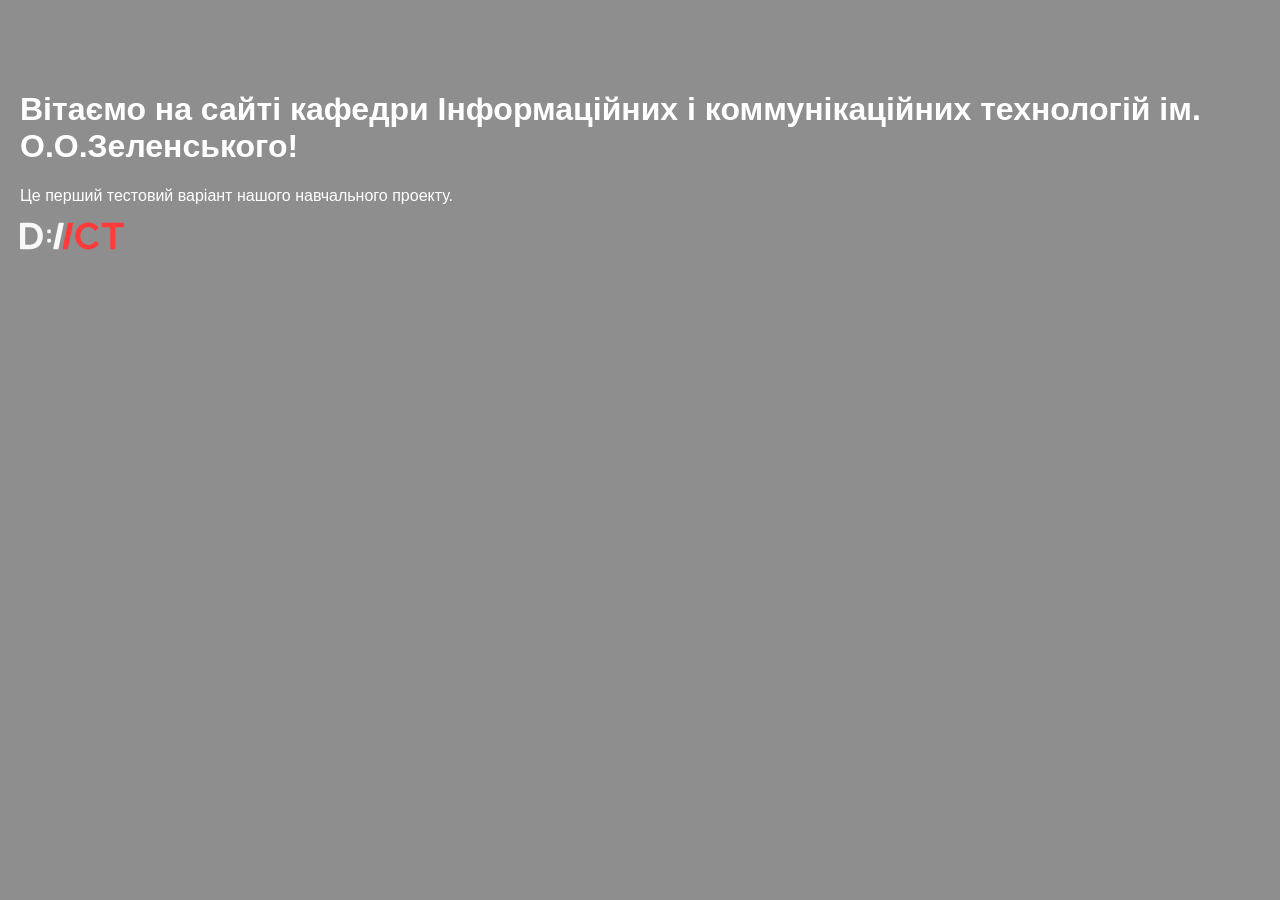
==== index.html @ aa23039f "Initial commit: create proect" ====
<!doctype html>
<html lang="en">
<head>
    <meta charset="UTF-8">
    <meta name="viewport"
          content="width=device-width, user-scalable=no, initial-scale=1.0, maximum-scale=1.0, minimum-scale=1.0">
    <meta http-equiv="X-UA-Compatible" content="ie=edge">
    <title>Homepage | Department of Information and
        Communication Technologies</title>
    <link rel="stylesheet" href="css/style.css">
</head>
<body>
<h1>Вітаємо на сайті кафедри Інформаційних і
    коммунікаційних технологій ім. О.О.Зеленського!</h1>
<p>Це перший тестовий варіант нашого навчального
    проекту.</p>
<img src="images/logo.svg" alt="Логотип кафедри">
<script src="js/main.js"></script>
</body>
</html>
---- css/style.css ----
body {
    font-family: Arial, sans-serif;
    background-color: #8E8E8E;
    color: #FFF;
    max-width: 1280px;
    margin: 50px auto;
    padding: 20px;
}
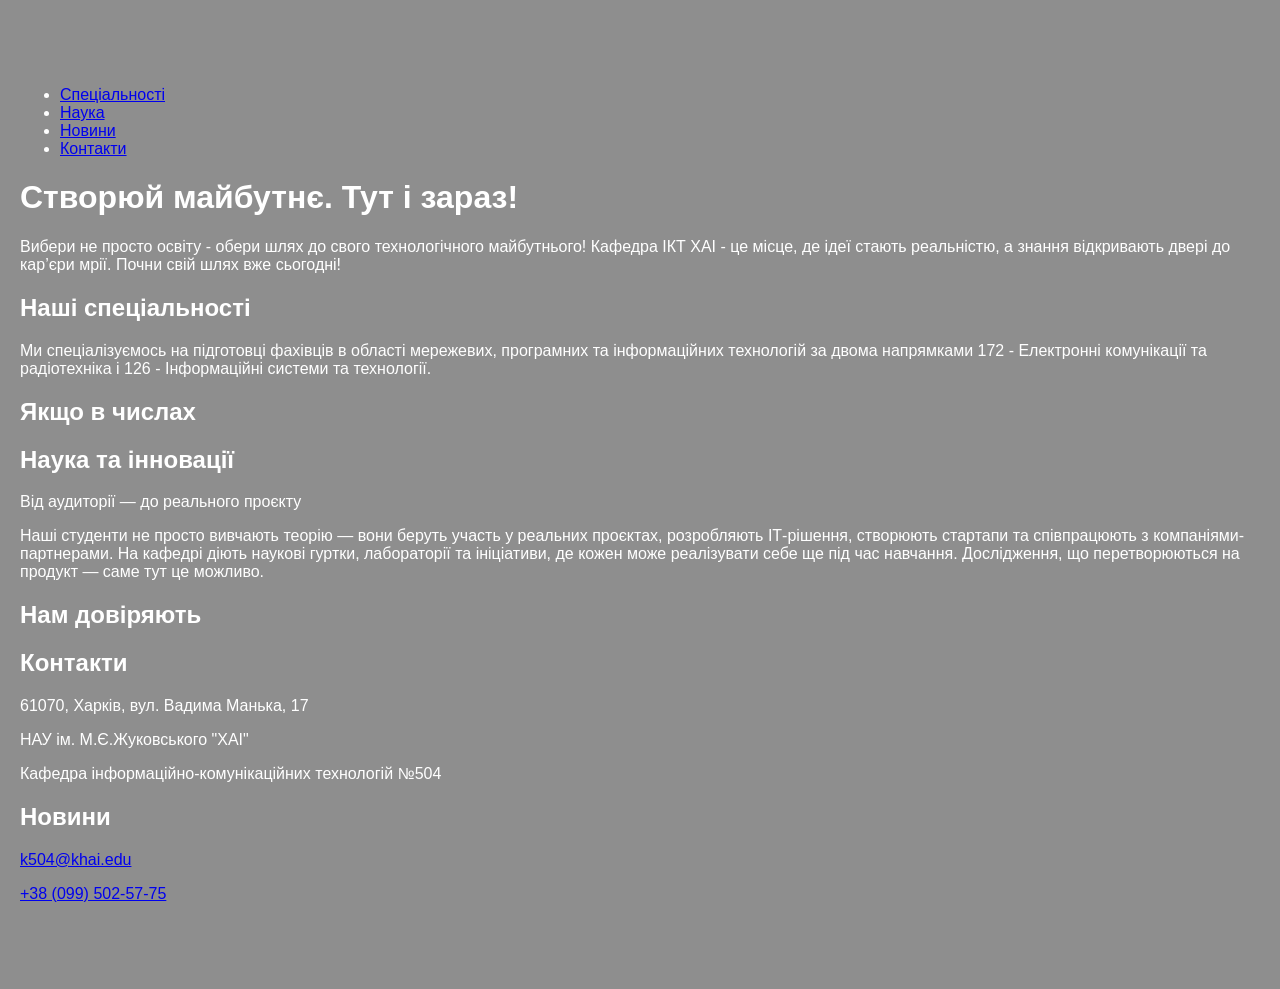
==== commit 5bf7ec49: "Practical work #2: created a basic page structure" ====
--- a/index.html
+++ b/index.html
@@ -10,11 +10,53 @@
     <link rel="stylesheet" href="css/style.css">
 </head>
 <body>
-<h1>Вітаємо на сайті кафедри Інформаційних і
-    коммунікаційних технологій ім. О.О.Зеленського!</h1>
-<p>Це перший тестовий варіант нашого навчального
-    проекту.</p>
-<img src="images/logo.svg" alt="Логотип кафедри">
-<script src="js/main.js"></script>
+<nav>
+    <ul>
+        <li><a href="#specialties">Спеціальності</a></li>
+        <li><a href="#science">Наука</a></li>
+        <li><a href="#news">Новини</a></li>
+        <li><a href="#contact">Контакти</a></li>
+    </ul>
+</nav>
+
+<h1>Створюй майбутнє. Тут і зараз!</h1>
+<p>
+    Вибери не просто освіту - обери шлях до свого технологічного майбутнього!
+    Кафедра ІКТ ХАІ - це місце, де ідеї
+    стають реальністю, а знання відкривають двері до кар’єри мрії. Почни свій
+    шлях вже сьогодні!
+</p>
+<h2 id="specialties">Наші спеціальності</h2>
+<p>
+    Ми спеціалізуємось на підготовці фахівців в області мережевих, програмних
+    та інформаційних технологій за двома
+    напрямками 172 - Електронні комунікації та радіотехніка і 126 -
+    Інформаційні системи та технології.
+</p>
+<h2>Якщо в числах</h2>
+<h2 id="science">Наука та інновації</h2>
+<p>Від аудиторії — до реального проєкту</p>
+<p>
+    Наші студенти не просто вивчають теорію — вони беруть участь у реальних
+    проєктах, розробляють ІТ-рішення,
+    створюють стартапи та співпрацюють з компаніями-партнерами. На кафедрі
+    діють наукові гуртки, лабораторії та
+    ініціативи, де кожен може реалізувати себе ще під час навчання.
+    Дослідження, що перетворюються на продукт —
+    саме тут це можливо.
+</p>
+<h2>Нам довіряють</h2>
+<h2 id="contact">Контакти</h2>
+<p>61070, Харків, вул. Вадима Манька, 17</p>
+<p>НАУ ім. М.Є.Жуковського "ХАІ"</p>
+<p>Кафедра інформаційно-комунікаційних технологій №504</p>
+<h2 id="news">Новини</h2>
+<p>
+    <a href="mailto:k504@khai.edu">k504@khai.edu</a>
+</p>
+
+<p>
+    <a href="tel:+380995025775">+38 (099) 502-57-75</a>
+</p>
 </body>
 </html>
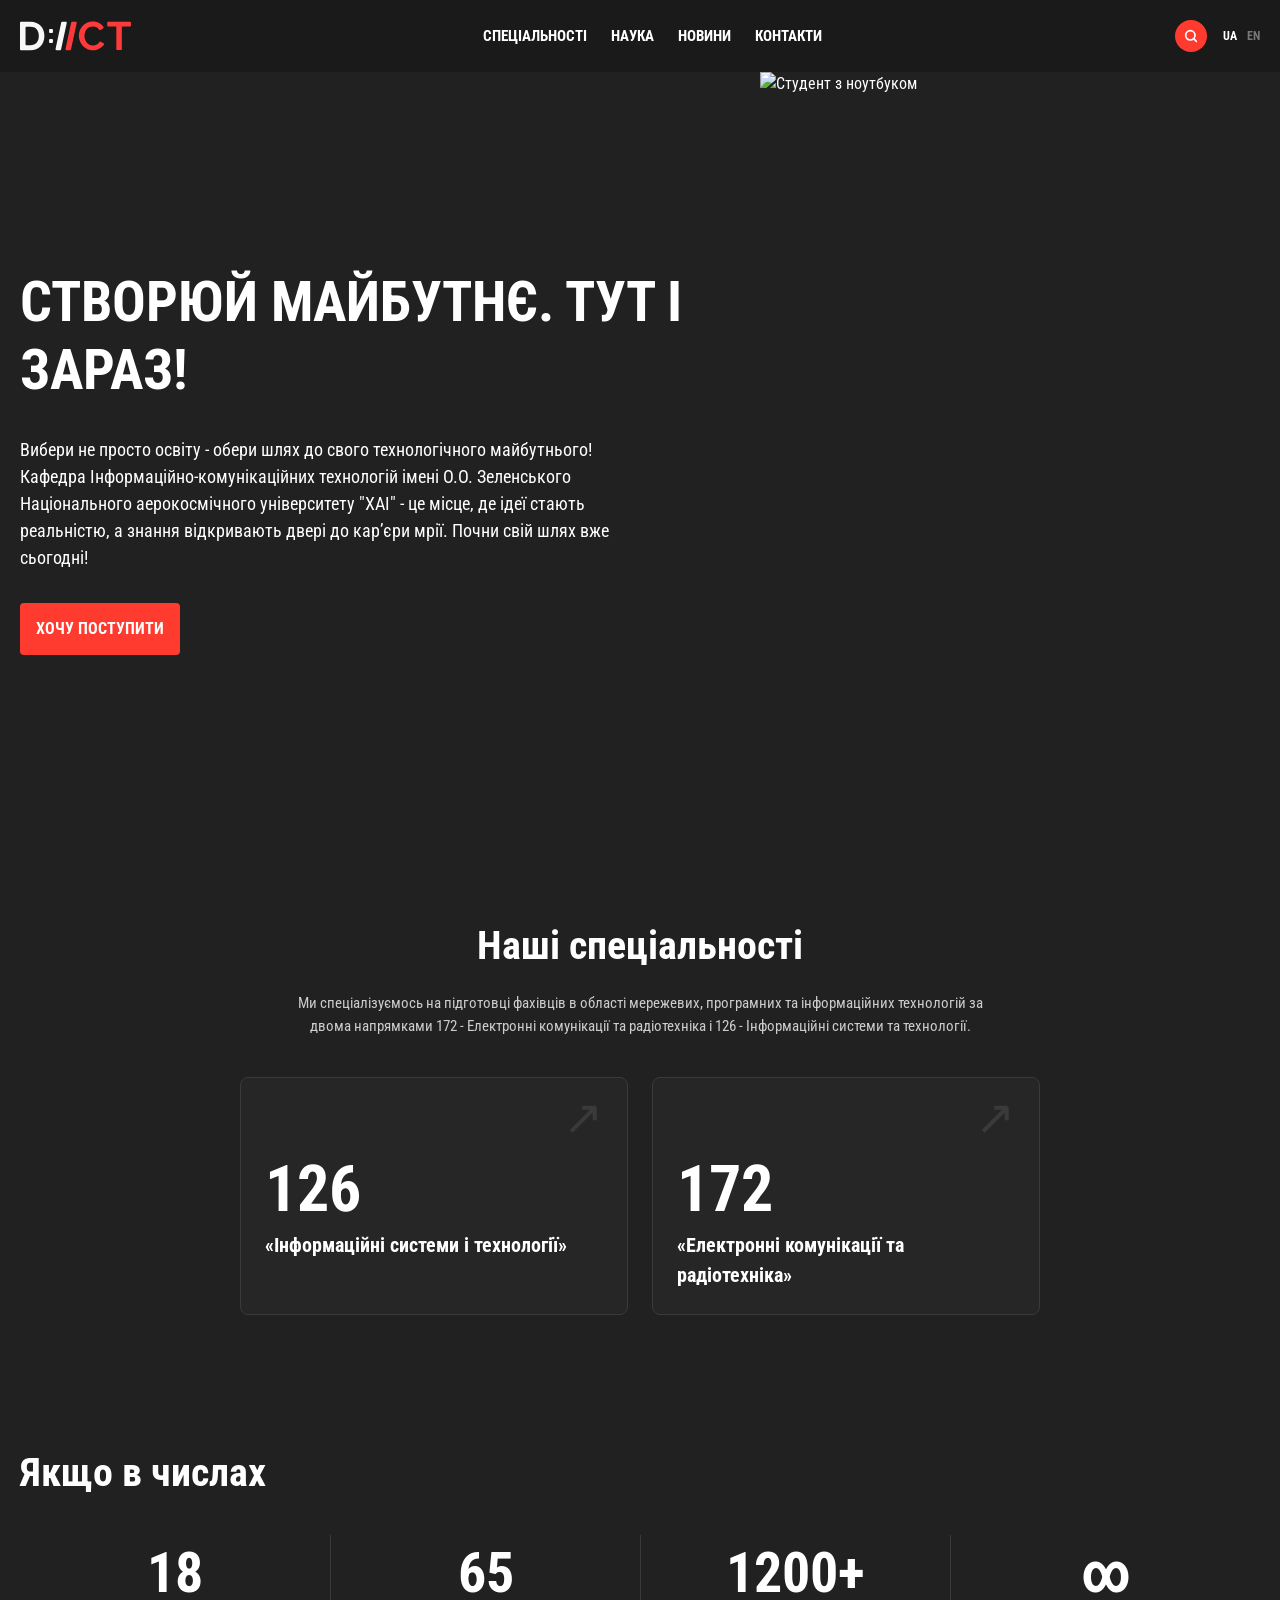
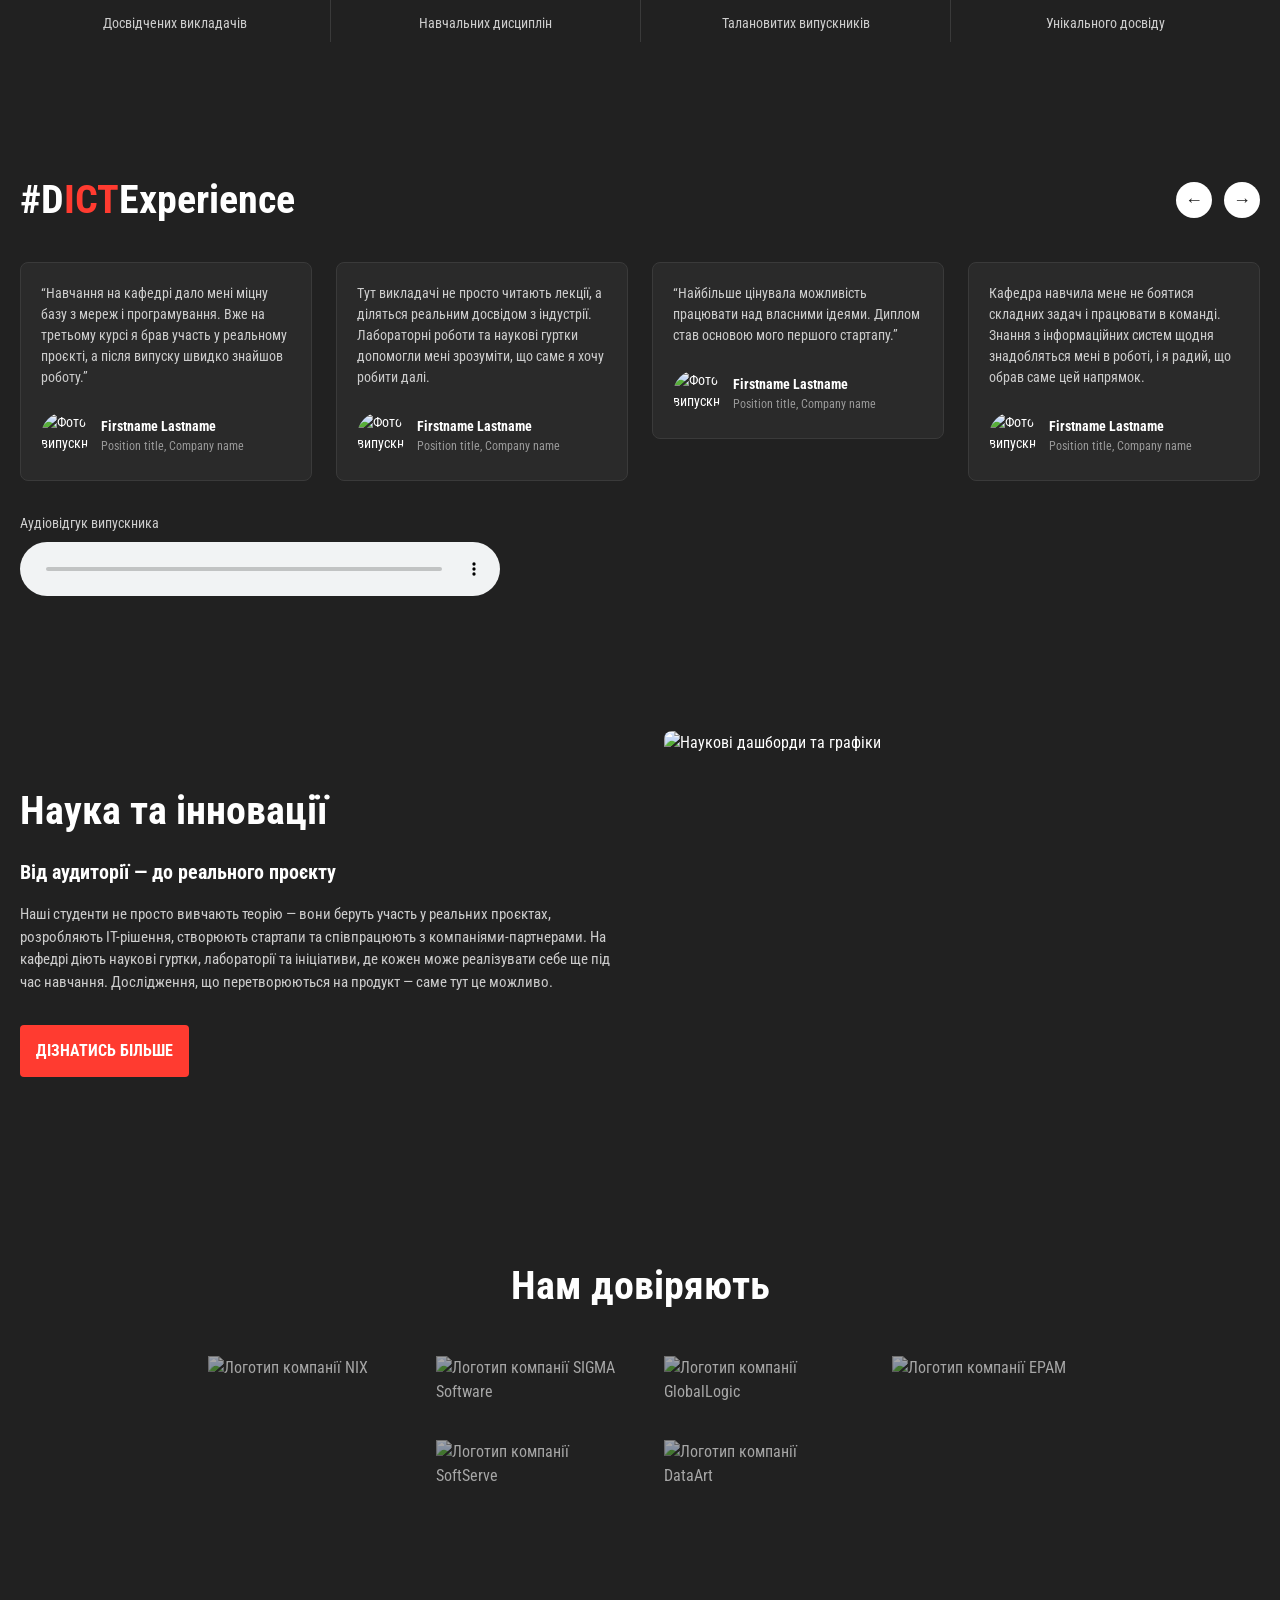
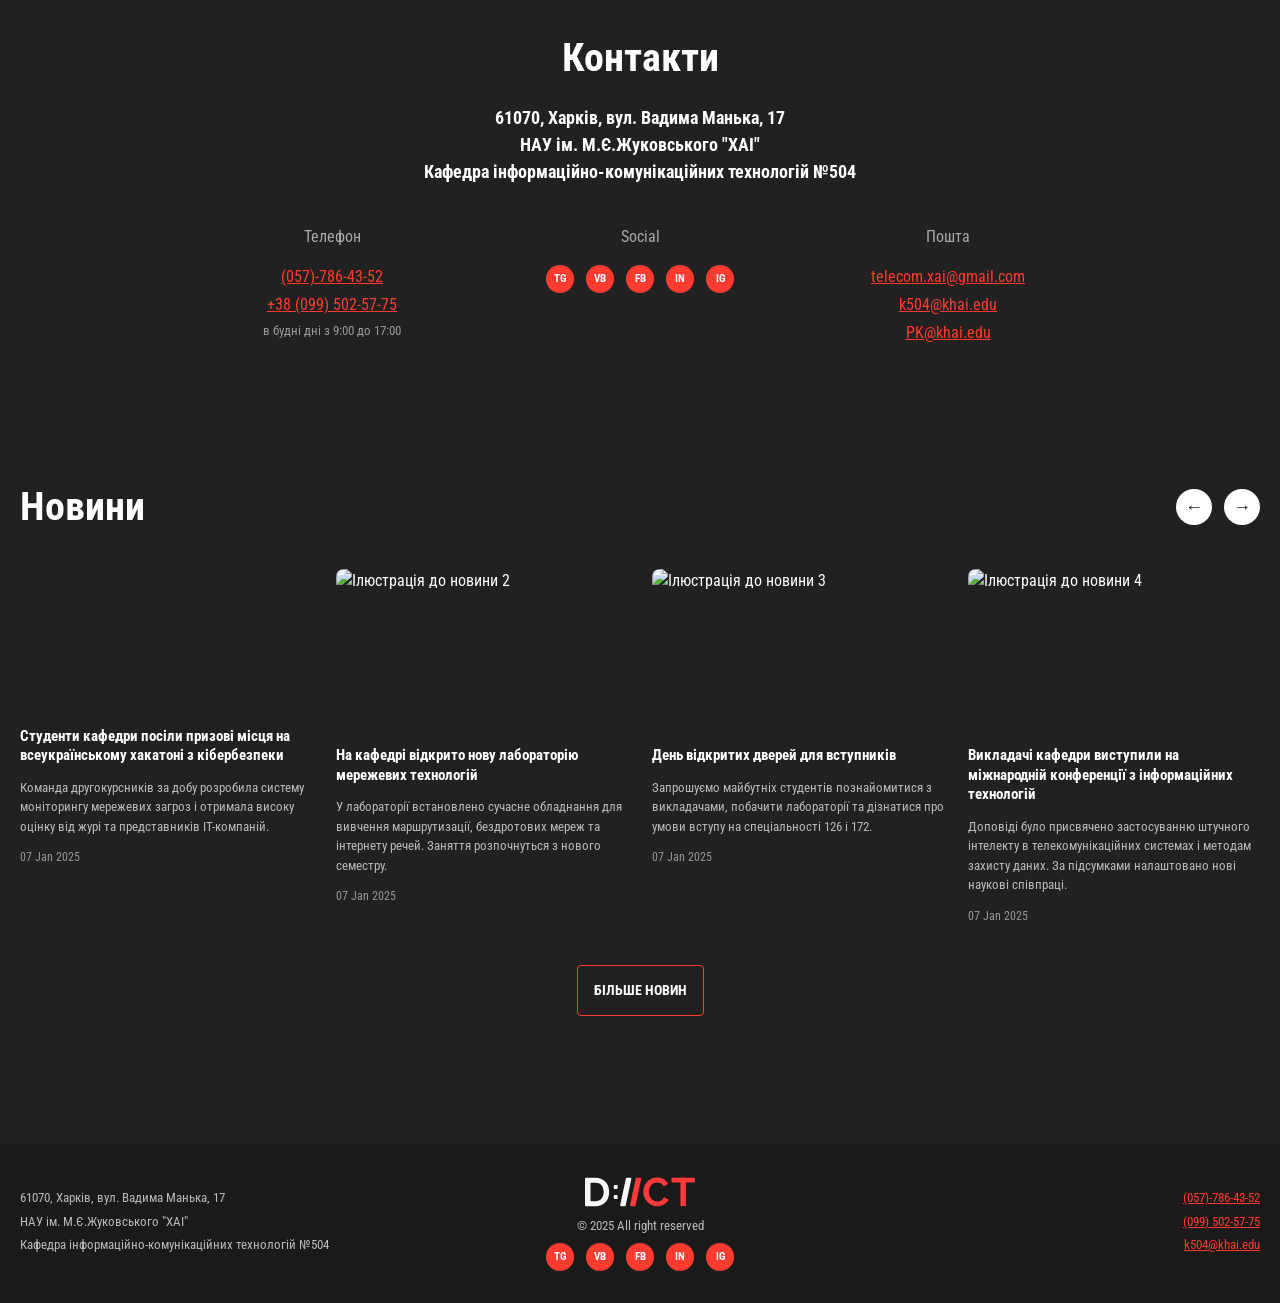
==== commit a2d0beae: "Practical work #3: structural and media elements" ====
--- a/index.html
+++ b/index.html
@@ -1,62 +1,368 @@
 <!doctype html>
-<html lang="en">
+<html lang="uk">
 <head>
     <meta charset="UTF-8">
-    <meta name="viewport"
-          content="width=device-width, user-scalable=no, initial-scale=1.0, maximum-scale=1.0, minimum-scale=1.0">
-    <meta http-equiv="X-UA-Compatible" content="ie=edge">
-    <title>Homepage | Department of Information and
-        Communication Technologies</title>
+    <meta name="viewport" content="width=device-width, initial-scale=1.0">
+    <title>Homepage | Department of Information and Communication Technologies</title>
+    <link rel="preconnect" href="https://fonts.googleapis.com">
+    <link rel="preconnect" href="https://fonts.gstatic.com" crossorigin>
+    <link href="https://fonts.googleapis.com/css2?family=Roboto+Condensed:wght@400;700&display=swap" rel="stylesheet">
     <link rel="stylesheet" href="css/style.css">
+    <script src="js/main.js" defer></script>
 </head>
 <body>
-<nav>
-    <ul>
-        <li><a href="#specialties">Спеціальності</a></li>
-        <li><a href="#science">Наука</a></li>
-        <li><a href="#news">Новини</a></li>
-        <li><a href="#contact">Контакти</a></li>
-    </ul>
-</nav>
-
-<h1>Створюй майбутнє. Тут і зараз!</h1>
-<p>
-    Вибери не просто освіту - обери шлях до свого технологічного майбутнього!
-    Кафедра ІКТ ХАІ - це місце, де ідеї
-    стають реальністю, а знання відкривають двері до кар’єри мрії. Почни свій
-    шлях вже сьогодні!
-</p>
-<h2 id="specialties">Наші спеціальності</h2>
-<p>
-    Ми спеціалізуємось на підготовці фахівців в області мережевих, програмних
-    та інформаційних технологій за двома
-    напрямками 172 - Електронні комунікації та радіотехніка і 126 -
-    Інформаційні системи та технології.
-</p>
-<h2>Якщо в числах</h2>
-<h2 id="science">Наука та інновації</h2>
-<p>Від аудиторії — до реального проєкту</p>
-<p>
-    Наші студенти не просто вивчають теорію — вони беруть участь у реальних
-    проєктах, розробляють ІТ-рішення,
-    створюють стартапи та співпрацюють з компаніями-партнерами. На кафедрі
-    діють наукові гуртки, лабораторії та
-    ініціативи, де кожен може реалізувати себе ще під час навчання.
-    Дослідження, що перетворюються на продукт —
-    саме тут це можливо.
-</p>
-<h2>Нам довіряють</h2>
-<h2 id="contact">Контакти</h2>
-<p>61070, Харків, вул. Вадима Манька, 17</p>
-<p>НАУ ім. М.Є.Жуковського "ХАІ"</p>
-<p>Кафедра інформаційно-комунікаційних технологій №504</p>
-<h2 id="news">Новини</h2>
-<p>
-    <a href="mailto:k504@khai.edu">k504@khai.edu</a>
-</p>
-
-<p>
-    <a href="tel:+380995025775">+38 (099) 502-57-75</a>
-</p>
+
+<header>
+    <div class="header-inner">
+        <a href="#top" class="logo">
+            <img src="images/logo.svg" alt="Логотип кафедри ІКТ ХАІ" title="Кафедра ІКТ ХАІ" height="32">
+        </a>
+
+        <nav aria-label="Головне меню">
+            <ul>
+                <li><a href="#specialties">Спеціальності</a></li>
+                <li><a href="#science">Наука</a></li>
+                <li><a href="#news">Новини</a></li>
+                <li><a href="#contact">Контакти</a></li>
+            </ul>
+        </nav>
+
+        <div class="header-tools">
+            <button type="button" class="search-btn" aria-label="Пошук" title="Пошук">
+                <svg width="16" height="16" viewBox="0 0 24 24" fill="none" stroke="currentColor"
+                     stroke-width="2.5" stroke-linecap="round" aria-hidden="true">
+                    <circle cx="11" cy="11" r="7"/>
+                    <path d="M20 20l-4-4"/>
+                </svg>
+            </button>
+            <div class="lang-switch">
+                <a href="#" hreflang="uk" aria-current="true">UA</a>
+                <a href="#" hreflang="en">EN</a>
+            </div>
+        </div>
+    </div>
+</header>
+
+<main id="top">
+    <section id="banner">
+        <div class="banner-text">
+            <h1>Створюй майбутнє. Тут і зараз!</h1>
+            <p>
+                Вибери не просто освіту - обери шлях до свого технологічного майбутнього!
+                Кафедра Інформаційно-комунікаційних технологій імені О.О. Зеленського
+                Національного аерокосмічного університету "ХАІ" - це місце, де ідеї стають
+                реальністю, а знання відкривають двері до кар’єри мрії. Почни свій шлях вже сьогодні!
+            </p>
+            <a href="#contact" class="btn">Хочу поступити</a>
+        </div>
+        <img class="banner-img"
+             src="https://placehold.co/500x780/c0392b/ffffff?text=Banner"
+             alt="Студент з ноутбуком"
+             title="Створюй майбутнє разом з кафедрою ІКТ"
+             width="500" height="780">
+    </section>
+
+    <section id="specialties">
+        <h2>Наші спеціальності</h2>
+        <p class="section-desc">
+            Ми спеціалізуємось на підготовці фахівців в області мережевих, програмних
+            та інформаційних технологій за двома напрямками 172 - Електронні комунікації
+            та радіотехніка і 126 - Інформаційні системи та технології.
+        </p>
+        <ul class="cards cards-2">
+            <li>
+                <article class="card">
+                    <a href="#" class="card-link">
+                        <h3>126</h3>
+                        <p>«Інформаційні системи і технології»</p>
+                    </a>
+                </article>
+            </li>
+            <li>
+                <article class="card">
+                    <a href="#" class="card-link">
+                        <h3>172</h3>
+                        <p>«Електронні комунікації та радіотехніка»</p>
+                    </a>
+                </article>
+            </li>
+        </ul>
+    </section>
+
+    <section id="numbers">
+        <h2>Якщо в числах</h2>
+        <ul class="stats">
+            <li>
+                <p class="stat-value">18</p>
+                <p class="stat-label">Досвідчених викладачів</p>
+            </li>
+            <li>
+                <p class="stat-value">65</p>
+                <p class="stat-label">Навчальних дисциплін</p>
+            </li>
+            <li>
+                <p class="stat-value">1200+</p>
+                <p class="stat-label">Талановитих випускників</p>
+            </li>
+            <li>
+                <p class="stat-value">∞</p>
+                <p class="stat-label">Унікального досвіду</p>
+            </li>
+        </ul>
+    </section>
+
+    <section id="reviews">
+        <div class="section-head">
+            <h2>#D<span class="accent">ICT</span>Experience</h2>
+            <div class="carousel-controls">
+                <button type="button" aria-label="Попередні відгуки" title="Назад">&larr;</button>
+                <button type="button" aria-label="Наступні відгуки" title="Вперед">&rarr;</button>
+            </div>
+        </div>
+
+        <ul class="cards cards-4">
+            <li>
+                <article class="review-card">
+                    <blockquote>
+                        <p>“Навчання на кафедрі дало мені міцну базу з мереж і програмування. Вже на третьому курсі я брав участь у реальному проєкті, а після випуску швидко знайшов роботу.”</p>
+                    </blockquote>
+                    <footer>
+                        <img src="https://placehold.co/48x48/555555/ffffff?text=A"
+                             alt="Фото випускника" title="Firstname Lastname" width="48" height="48">
+                        <div>
+                            <strong>Firstname Lastname</strong>
+                            <span>Position title, Company name</span>
+                        </div>
+                    </footer>
+                </article>
+            </li>
+            <li>
+                <article class="review-card">
+                    <blockquote>
+                        <p>Тут викладачі не просто читають лекції, а діляться реальним досвідом з індустрії. Лабораторні роботи та наукові гуртки допомогли мені зрозуміти, що саме я хочу робити далі.</p>
+                    </blockquote>
+                    <footer>
+                        <img src="https://placehold.co/48x48/555555/ffffff?text=B"
+                             alt="Фото випускника" title="Firstname Lastname" width="48" height="48">
+                        <div>
+                            <strong>Firstname Lastname</strong>
+                            <span>Position title, Company name</span>
+                        </div>
+                    </footer>
+                </article>
+            </li>
+            <li>
+                <article class="review-card">
+                    <blockquote>
+                        <p>“Найбільше цінувала можливість працювати над власними ідеями. Диплом став основою мого першого стартапу.”</p>
+                    </blockquote>
+                    <footer>
+                        <img src="https://placehold.co/48x48/555555/ffffff?text=C"
+                             alt="Фото випускника" title="Firstname Lastname" width="48" height="48">
+                        <div>
+                            <strong>Firstname Lastname</strong>
+                            <span>Position title, Company name</span>
+                        </div>
+                    </footer>
+                </article>
+            </li>
+            <li>
+                <article class="review-card">
+                    <blockquote>
+                        <p>Кафедра навчила мене не боятися складних задач і працювати в команді. Знання з інформаційних систем щодня знадобляться мені в роботі, і я радий, що обрав саме цей напрямок.</p>
+                    </blockquote>
+                    <footer>
+                        <img src="https://placehold.co/48x48/555555/ffffff?text=D"
+                             alt="Фото випускника" title="Firstname Lastname" width="48" height="48">
+                        <div>
+                            <strong>Firstname Lastname</strong>
+                            <span>Position title, Company name</span>
+                        </div>
+                    </footer>
+                </article>
+            </li>
+        </ul>
+
+        <figure class="audio-review">
+            <figcaption>Аудіовідгук випускника</figcaption>
+            <audio controls preload="none" title="Аудіовідгук випускника">
+                <source src="audio/review.mp3" type="audio/mpeg">
+                Ваш браузер не підтримує елемент audio.
+            </audio>
+        </figure>
+
+    </section>
+
+    <section id="science">
+        <div class="science-text">
+            <h2>Наука та інновації</h2>
+            <h3>Від аудиторії — до реального проєкту</h3>
+            <p>
+                Наші студенти не просто вивчають теорію — вони беруть участь у реальних
+                проєктах, розробляють ІТ-рішення, створюють стартапи та співпрацюють з
+                компаніями-партнерами. На кафедрі діють наукові гуртки, лабораторії та
+                ініціативи, де кожен може реалізувати себе ще під час навчання.
+                Дослідження, що перетворюються на продукт — саме тут це можливо.
+            </p>
+            <a href="#" class="btn">Дізнатись більше</a>
+        </div>
+        <img class="science-img"
+             src="https://placehold.co/600x400/2a2a2a/ff3b30?text=Science"
+             alt="Наукові дашборди та графіки"
+             title="Наука та інновації"
+             width="600" height="400">
+    </section>
+
+    <section id="partners">
+        <h2>Нам довіряють</h2>
+        <ul class="logos">
+            <li>
+                <img src="https://placehold.co/180x60/212121/777777?text=nix"
+                     alt="Логотип компанії NIX" title="NIX" width="180" height="60">
+            </li>
+            <li>
+                <img src="https://placehold.co/180x60/212121/777777?text=SIGMA"
+                     alt="Логотип компанії SIGMA Software" title="SIGMA Software" width="180" height="60">
+            </li>
+            <li>
+                <img src="https://placehold.co/180x60/212121/777777?text=GlobalLogic"
+                     alt="Логотип компанії GlobalLogic" title="GlobalLogic" width="180" height="60">
+            </li>
+            <li>
+                <img src="https://placehold.co/180x60/212121/777777?text=EPAM"
+                     alt="Логотип компанії EPAM" title="EPAM" width="180" height="60">
+            </li>
+            <li>
+                <img src="https://placehold.co/180x60/212121/777777?text=SoftServe"
+                     alt="Логотип компанії SoftServe" title="SoftServe" width="180" height="60">
+            </li>
+            <li>
+                <img src="https://placehold.co/180x60/212121/777777?text=DataArt"
+                     alt="Логотип компанії DataArt" title="DataArt" width="180" height="60">
+            </li>
+        </ul>
+    </section>
+
+    <section id="contact">
+        <h2>Контакти</h2>
+        <address class="contact-address">
+            <p>61070, Харків, вул. Вадима Манька, 17</p>
+            <p>НАУ ім. М.Є.Жуковського "ХАІ"</p>
+            <p>Кафедра інформаційно-комунікаційних технологій №504</p>
+        </address>
+
+        <div class="contact-columns">
+            <div>
+                <h3>Телефон</h3>
+                <p><a href="tel:+380577864352">(057)-786-43-52</a></p>
+                <p><a href="tel:+380995025775">+38 (099) 502-57-75</a></p>
+                <p class="contact-note">в будні дні з 9:00 до 17:00</p>
+            </div>
+            <div>
+                <h3>Social</h3>
+                <ul class="socials">
+                    <li><a href="#" title="Telegram" aria-label="Telegram">TG</a></li>
+                    <li><a href="#" title="Viber" aria-label="Viber">VB</a></li>
+                    <li><a href="#" title="Facebook" aria-label="Facebook">FB</a></li>
+                    <li><a href="#" title="LinkedIn" aria-label="LinkedIn">IN</a></li>
+                    <li><a href="#" title="Instagram" aria-label="Instagram">IG</a></li>
+                </ul>
+            </div>
+            <div>
+                <h3>Пошта</h3>
+                <p><a href="mailto:telecom.xai@gmail.com">telecom.xai@gmail.com</a></p>
+                <p><a href="mailto:k504@khai.edu">k504@khai.edu</a></p>
+                <p><a href="mailto:PK@khai.edu">PK@khai.edu</a></p>
+            </div>
+        </div>
+    </section>
+
+    <section id="news">
+        <div class="section-head">
+            <h2>Новини</h2>
+            <div class="carousel-controls">
+                <button type="button" aria-label="Попередні новини" title="Назад">&larr;</button>
+                <button type="button" aria-label="Наступні новини" title="Вперед">&rarr;</button>
+            </div>
+        </div>
+
+        <ul class="cards cards-4">
+            <li>
+                <article class="news-card">
+                    <video autoplay muted loop playsinline
+                           poster="https://placehold.co/300x170/2a2a2a/ff3b30?text=Video"
+                           title="Тестове відео новини" width="300" height="170">
+                        <source src="https://interactive-examples.mdn.mozilla.net/media/cc0-videos/flower.webm" type="video/webm">
+                        <source src="https://interactive-examples.mdn.mozilla.net/media/cc0-videos/flower.mp4" type="video/mp4">
+                        Ваш браузер не підтримує елемент video.
+                    </video>
+                    <h3>Студенти кафедри посіли призові місця на всеукраїнському хакатоні з кібербезпеки</h3>
+                    <p>Команда другокурсників за добу розробила систему моніторингу мережевих загроз і отримала високу оцінку від журі та представників ІТ-компаній.</p>
+                    <time datetime="2025-01-07">07 Jan 2025</time>
+                </article>
+            </li>
+            <li>
+                <article class="news-card">
+                    <img src="https://placehold.co/300x170/2a2a2a/ff3b30?text=News+2"
+                         alt="Ілюстрація до новини 2" title="Новина 2" width="300" height="170">
+                    <h3>На кафедрі відкрито нову лабораторію мережевих технологій</h3>
+                    <p>У лабораторії встановлено сучасне обладнання для вивчення маршрутизації, бездротових мереж та інтернету речей. Заняття розпочнуться з нового семестру.</p>
+                    <time datetime="2025-01-07">07 Jan 2025</time>
+                </article>
+            </li>
+            <li>
+                <article class="news-card">
+                    <img src="https://placehold.co/300x170/2a2a2a/ff3b30?text=News+3"
+                         alt="Ілюстрація до новини 3" title="Новина 3" width="300" height="170">
+                    <h3>День відкритих дверей для вступників</h3>
+                    <p>Запрошуємо майбутніх студентів познайомитися з викладачами, побачити лабораторії та дізнатися про умови вступу на спеціальності 126 і 172.</p>
+                    <time datetime="2025-01-07">07 Jan 2025</time>
+                </article>
+            </li>
+            <li>
+                <article class="news-card">
+                    <img src="https://placehold.co/300x170/2a2a2a/ff3b30?text=News+4"
+                         alt="Ілюстрація до новини 4" title="Новина 4" width="300" height="170">
+                    <h3>Викладачі кафедри виступили на міжнародній конференції з інформаційних технологій</h3>
+                    <p>Доповіді було присвячено застосуванню штучного інтелекту в телекомунікаційних системах і методам захисту даних. За підсумками налаштовано нові наукові співпраці.</p>
+                    <time datetime="2025-01-07">07 Jan 2025</time>
+                </article>
+            </li>
+        </ul>
+
+        <a href="#" class="btn btn-outline news-more">Більше новин</a>
+    </section>
+</main>
+
+<footer class="site-footer">
+    <div class="footer-inner">
+        <address class="footer-address">
+            <p>61070, Харків, вул. Вадима Манька, 17</p>
+            <p>НАУ ім. М.Є.Жуковського "ХАІ"</p>
+            <p>Кафедра інформаційно-комунікаційних технологій №504</p>
+        </address>
+
+        <div class="footer-center">
+            <a href="#top" class="logo">
+                <img src="images/logo.svg" alt="Логотип кафедри ІКТ ХАІ" title="Кафедра ІКТ ХАІ" height="32">
+            </a>
+            <p>© 2025 All right reserved</p>
+            <ul class="socials">
+                <li><a href="#" title="Telegram" aria-label="Telegram">TG</a></li>
+                <li><a href="#" title="Viber" aria-label="Viber">VB</a></li>
+                <li><a href="#" title="Facebook" aria-label="Facebook">FB</a></li>
+                <li><a href="#" title="LinkedIn" aria-label="LinkedIn">IN</a></li>
+                <li><a href="#" title="Instagram" aria-label="Instagram">IG</a></li>
+            </ul>
+        </div>
+
+        <div class="footer-contacts">
+            <p><a href="tel:+380577864352">(057)-786-43-52</a></p>
+            <p><a href="tel:+380995025775">(099) 502-57-75</a></p>
+            <p><a href="mailto:k504@khai.edu">k504@khai.edu</a></p>
+        </div>
+    </div>
+</footer>
+
 </body>
 </html>
--- a/css/style.css
+++ b/css/style.css
@@ -1,8 +1,611 @@
+*, *::before, *::after {
+    box-sizing: border-box;
+}
+
 body {
-    font-family: Arial, sans-serif;
-    background-color: #8E8E8E;
-    color: #FFF;
+    margin: 0;
+    font-family: "Roboto Condensed", Arial, sans-serif;
+    background-color: #212121;
+    color: #fff;
+    line-height: 1.5;
+}
+
+a {
+    color: inherit;
+}
+
+ul {
+    list-style: none;
+    margin: 0;
+    padding: 0;
+}
+
+main {
     max-width: 1280px;
-    margin: 50px auto;
+    margin: 0 auto;
+    padding: 0 20px;
+}
+
+header {
+    background-color: #1a1a1a;
+}
+
+.header-inner {
+    max-width: 1280px;
+    margin: 0 auto;
     padding: 20px;
-}
+    display: flex;
+    align-items: center;
+    justify-content: space-between;
+    gap: 24px;
+}
+
+.logo {
+    display: flex;
+}
+
+header nav ul {
+    display: flex;
+    gap: 24px;
+}
+
+header nav a {
+    color: #fff;
+    text-decoration: none;
+    font-size: 15px;
+    font-weight: 700;
+    text-transform: uppercase;
+}
+
+header nav a:hover {
+    color: #ff3b30;
+}
+
+.header-tools {
+    display: flex;
+    align-items: center;
+    gap: 16px;
+}
+
+.search-btn {
+    display: flex;
+    align-items: center;
+    justify-content: center;
+    width: 32px;
+    height: 32px;
+    border: 0;
+    border-radius: 50%;
+    background-color: #ff3b30;
+    color: #fff;
+    cursor: pointer;
+}
+
+.lang-switch {
+    display: flex;
+    gap: 10px;
+    font-size: 12px;
+    font-weight: 700;
+}
+
+.lang-switch a {
+    text-decoration: none;
+    color: #777;
+}
+
+.lang-switch a[aria-current] {
+    color: #fff;
+}
+
+.btn {
+    display: inline-block;
+    padding: 14px 16px;
+    border-radius: 4px;
+    background-color: #ff3b30;
+    color: #fff;
+    font-size: 16px;
+    font-weight: 700;
+    text-transform: uppercase;
+    text-decoration: none;
+}
+
+.btn:hover {
+    background-color: #e0281d;
+}
+
+#banner {
+    display: grid;
+    grid-template-columns: 1fr 500px;
+    align-items: center;
+    gap: 40px;
+    padding: 0;
+}
+
+.banner-text h1 {
+    margin: 0 0 32px;
+    font-size: 56px;
+    line-height: 1.2;
+    text-transform: uppercase;
+}
+
+.banner-text p {
+    max-width: 640px;
+    margin: 0 0 32px;
+    font-size: 18px;
+}
+
+.banner-img {
+    display: block;
+    width: 100%;
+    height: auto;
+    border-radius: 0 0 250px 250px;
+}
+
+@media (max-width: 900px) {
+    #banner {
+        grid-template-columns: 1fr;
+        padding: 32px 0;
+    }
+}
+
+section {
+    padding: 64px 0;
+}
+
+section h2 {
+    margin: 0 0 16px;
+    text-align: center;
+    font-size: 40px;
+}
+
+.section-desc {
+    max-width: 720px;
+    margin: 0 auto 40px;
+    text-align: center;
+    font-size: 15px;
+    color: #ccc;
+}
+
+.cards {
+    display: grid;
+    gap: 24px;
+}
+
+.cards-2 {
+    grid-template-columns: repeat(2, 1fr);
+    max-width: 800px;
+    margin: 0 auto;
+}
+
+.card {
+    height: 100%;
+    border: 1px solid #3a3a3a;
+    border-radius: 8px;
+    background-color: #262626;
+}
+
+.card-link {
+    position: relative;
+    display: block;
+    height: 100%;
+    padding: 80px 24px 24px;
+    text-decoration: none;
+}
+
+.card-link::after {
+    content: "↗";
+    position: absolute;
+    top: 16px;
+    right: 24px;
+    font-size: 48px;
+    line-height: 1;
+    color: #3a3a3a;
+}
+
+.card-link:hover {
+    border-color: #ff3b30;
+}
+
+.card-link:hover::after {
+    color: #ff3b30;
+}
+
+.card h3 {
+    margin: 0;
+    font-size: 64px;
+    line-height: 1;
+}
+
+.card p {
+    margin: 8px 0 0;
+    font-size: 20px;
+    font-weight: 700;
+}
+
+@media (max-width: 700px) {
+    .cards-2 {
+        grid-template-columns: 1fr;
+    }
+}
+
+#numbers h2 {
+    margin-bottom: 32px;
+    text-align: left;
+}
+
+.stats {
+    display: grid;
+    grid-template-columns: repeat(4, 1fr);
+}
+
+.stats li {
+    padding: 8px 16px;
+    text-align: center;
+    border-left: 1px solid #3a3a3a;
+}
+
+.stats li:first-child {
+    border-left: 0;
+}
+
+.stat-value {
+    margin: 0;
+    font-size: 56px;
+    font-weight: 700;
+    line-height: 1.1;
+}
+
+.stat-label {
+    margin: 8px 0 0;
+    font-size: 14px;
+    color: #ccc;
+}
+
+@media (max-width: 700px) {
+    .stats {
+        grid-template-columns: repeat(2, 1fr);
+        row-gap: 24px;
+    }
+
+    .stats li:nth-child(odd) {
+        border-left: 0;
+    }
+}
+
+.section-head {
+    display: flex;
+    align-items: center;
+    justify-content: space-between;
+    gap: 16px;
+    margin-bottom: 32px;
+}
+
+.section-head h2 {
+    margin: 0;
+    text-align: left;
+}
+
+.accent {
+    color: #ff3b30;
+}
+
+.carousel-controls {
+    display: flex;
+    gap: 12px;
+}
+
+.carousel-controls button {
+    width: 36px;
+    height: 36px;
+    border: 0;
+    border-radius: 50%;
+    background-color: #fff;
+    color: #212121;
+    font-size: 18px;
+    line-height: 1;
+    cursor: pointer;
+}
+
+.carousel-controls button:hover {
+    background-color: #ff3b30;
+    color: #fff;
+}
+
+.cards-4 {
+    grid-template-columns: repeat(4, 1fr);
+    align-items: start;
+}
+
+.review-card {
+    display: flex;
+    flex-direction: column;
+    gap: 24px;
+    padding: 20px;
+    border: 1px solid #3a3a3a;
+    border-radius: 8px;
+    background-color: #2a2a2a;
+}
+
+.review-card blockquote {
+    margin: 0;
+}
+
+.review-card blockquote p {
+    margin: 0;
+    font-size: 14px;
+    color: #ccc;
+}
+
+.review-card footer {
+    display: flex;
+    align-items: center;
+    gap: 12px;
+    font-size: 14px;
+}
+
+.review-card footer img {
+    border-radius: 50%;
+}
+
+.review-card footer span {
+    display: block;
+    font-size: 12px;
+    color: #999;
+}
+
+@media (max-width: 1000px) {
+    .cards-4 {
+        grid-template-columns: repeat(2, 1fr);
+    }
+}
+
+@media (max-width: 600px) {
+    .cards-4 {
+        grid-template-columns: 1fr;
+    }
+}
+
+#science {
+    display: grid;
+    grid-template-columns: 1fr 1fr;
+    align-items: center;
+    gap: 48px;
+}
+
+.science-text h2 {
+    text-align: left;
+}
+
+.science-text h3 {
+    margin: 0 0 16px;
+    font-size: 20px;
+}
+
+.science-text p {
+    margin: 0 0 32px;
+    font-size: 15px;
+    color: #ccc;
+}
+
+.science-img {
+    display: block;
+    width: 100%;
+    height: auto;
+    border-radius: 8px;
+}
+
+@media (max-width: 900px) {
+    #science {
+        grid-template-columns: 1fr;
+    }
+}
+
+.logos {
+    display: flex;
+    flex-wrap: wrap;
+    justify-content: center;
+    align-items: center;
+    gap: 24px 48px;
+    max-width: 900px;
+    margin: 40px auto 0;
+}
+
+.logos img {
+    display: block;
+    opacity: 0.6;
+}
+
+.logos img:hover {
+    opacity: 1;
+}
+
+.contact-address {
+    margin: 0 0 40px;
+    text-align: center;
+    font-style: normal;
+    font-size: 18px;
+    font-weight: 700;
+}
+
+.contact-address p {
+    margin: 0;
+}
+
+.contact-columns {
+    display: grid;
+    grid-template-columns: repeat(3, 1fr);
+    gap: 24px;
+    max-width: 900px;
+    margin: 0 auto;
+    text-align: center;
+}
+
+.contact-columns h3 {
+    margin: 0 0 16px;
+    font-size: 16px;
+    font-weight: 400;
+    color: #aaa;
+}
+
+.contact-columns p {
+    margin: 0 0 4px;
+}
+
+.contact-columns a {
+    color: #ff3b30;
+}
+
+.contact-note {
+    font-size: 13px;
+    color: #999;
+}
+
+.socials {
+    display: flex;
+    justify-content: center;
+    gap: 12px;
+}
+
+.socials a {
+    display: flex;
+    align-items: center;
+    justify-content: center;
+    width: 28px;
+    height: 28px;
+    border-radius: 50%;
+    background-color: #ff3b30;
+    color: #fff;
+    font-size: 11px;
+    font-weight: 700;
+    text-decoration: none;
+}
+
+.socials a:hover {
+    background-color: #fff;
+    color: #212121;
+}
+
+.news-card {
+    display: flex;
+    flex-direction: column;
+    gap: 12px;
+}
+
+.news-card img,
+.news-card video {
+    display: block;
+    width: 100%;
+    height: auto;
+    border-radius: 8px;
+}
+
+.news-card h3 {
+    margin: 0;
+    font-size: 15px;
+    line-height: 1.3;
+}
+
+.news-card p {
+    margin: 0;
+    font-size: 13px;
+    color: #bbb;
+}
+
+.news-card time {
+    font-size: 12px;
+    color: #999;
+}
+
+.btn-outline {
+    background-color: transparent;
+    border: 1px solid #ff3b30;
+    font-size: 14px;
+}
+
+.btn-outline:hover {
+    background-color: #ff3b30;
+}
+
+.news-more {
+    display: block;
+    width: max-content;
+    margin: 40px auto 0;
+}
+
+@media (max-width: 700px) {
+    .contact-columns {
+        grid-template-columns: 1fr;
+    }
+}
+
+.site-footer {
+    margin-top: 64px;
+    background-color: #1a1a1a;
+}
+
+.footer-inner {
+    display: grid;
+    grid-template-columns: 1fr auto 1fr;
+    align-items: center;
+    gap: 24px;
+    max-width: 1280px;
+    margin: 0 auto;
+    padding: 32px 20px;
+    font-size: 13px;
+    color: #bbb;
+}
+
+.footer-address {
+    font-style: normal;
+}
+
+.footer-address p,
+.footer-center p,
+.footer-contacts p {
+    margin: 0 0 4px;
+}
+
+.footer-center {
+    display: flex;
+    flex-direction: column;
+    align-items: center;
+    gap: 8px;
+    text-align: center;
+}
+
+.footer-center p {
+    margin: 0;
+}
+
+.footer-contacts {
+    text-align: right;
+}
+
+.footer-contacts a {
+    color: #ff3b30;
+}
+
+@media (max-width: 800px) {
+    .footer-inner {
+        grid-template-columns: 1fr;
+        text-align: center;
+    }
+
+    .footer-contacts {
+        text-align: center;
+    }
+}
+
+.audio-review {
+    margin: 32px 0 0;
+}
+
+.audio-review figcaption {
+    margin-bottom: 8px;
+    font-size: 14px;
+    color: #ccc;
+}
+
+.audio-review audio {
+    width: 100%;
+    max-width: 480px;
+}
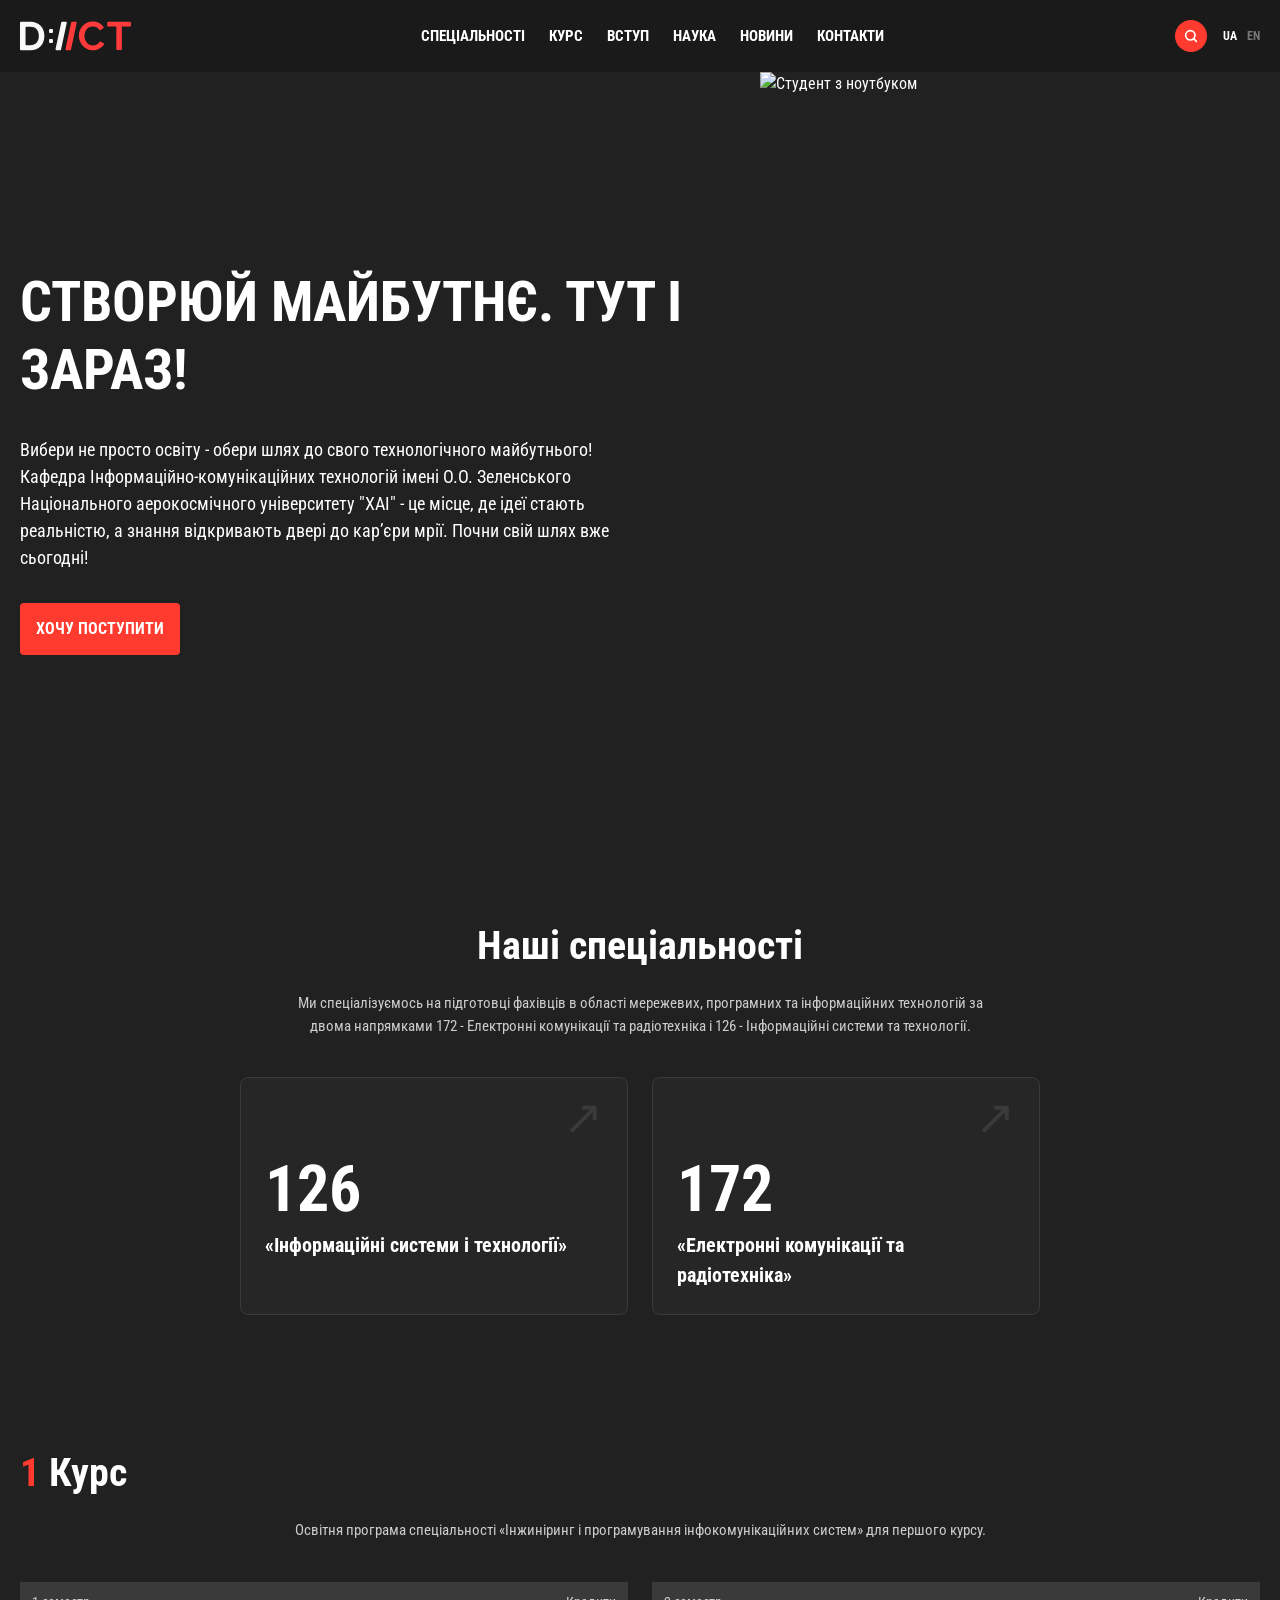
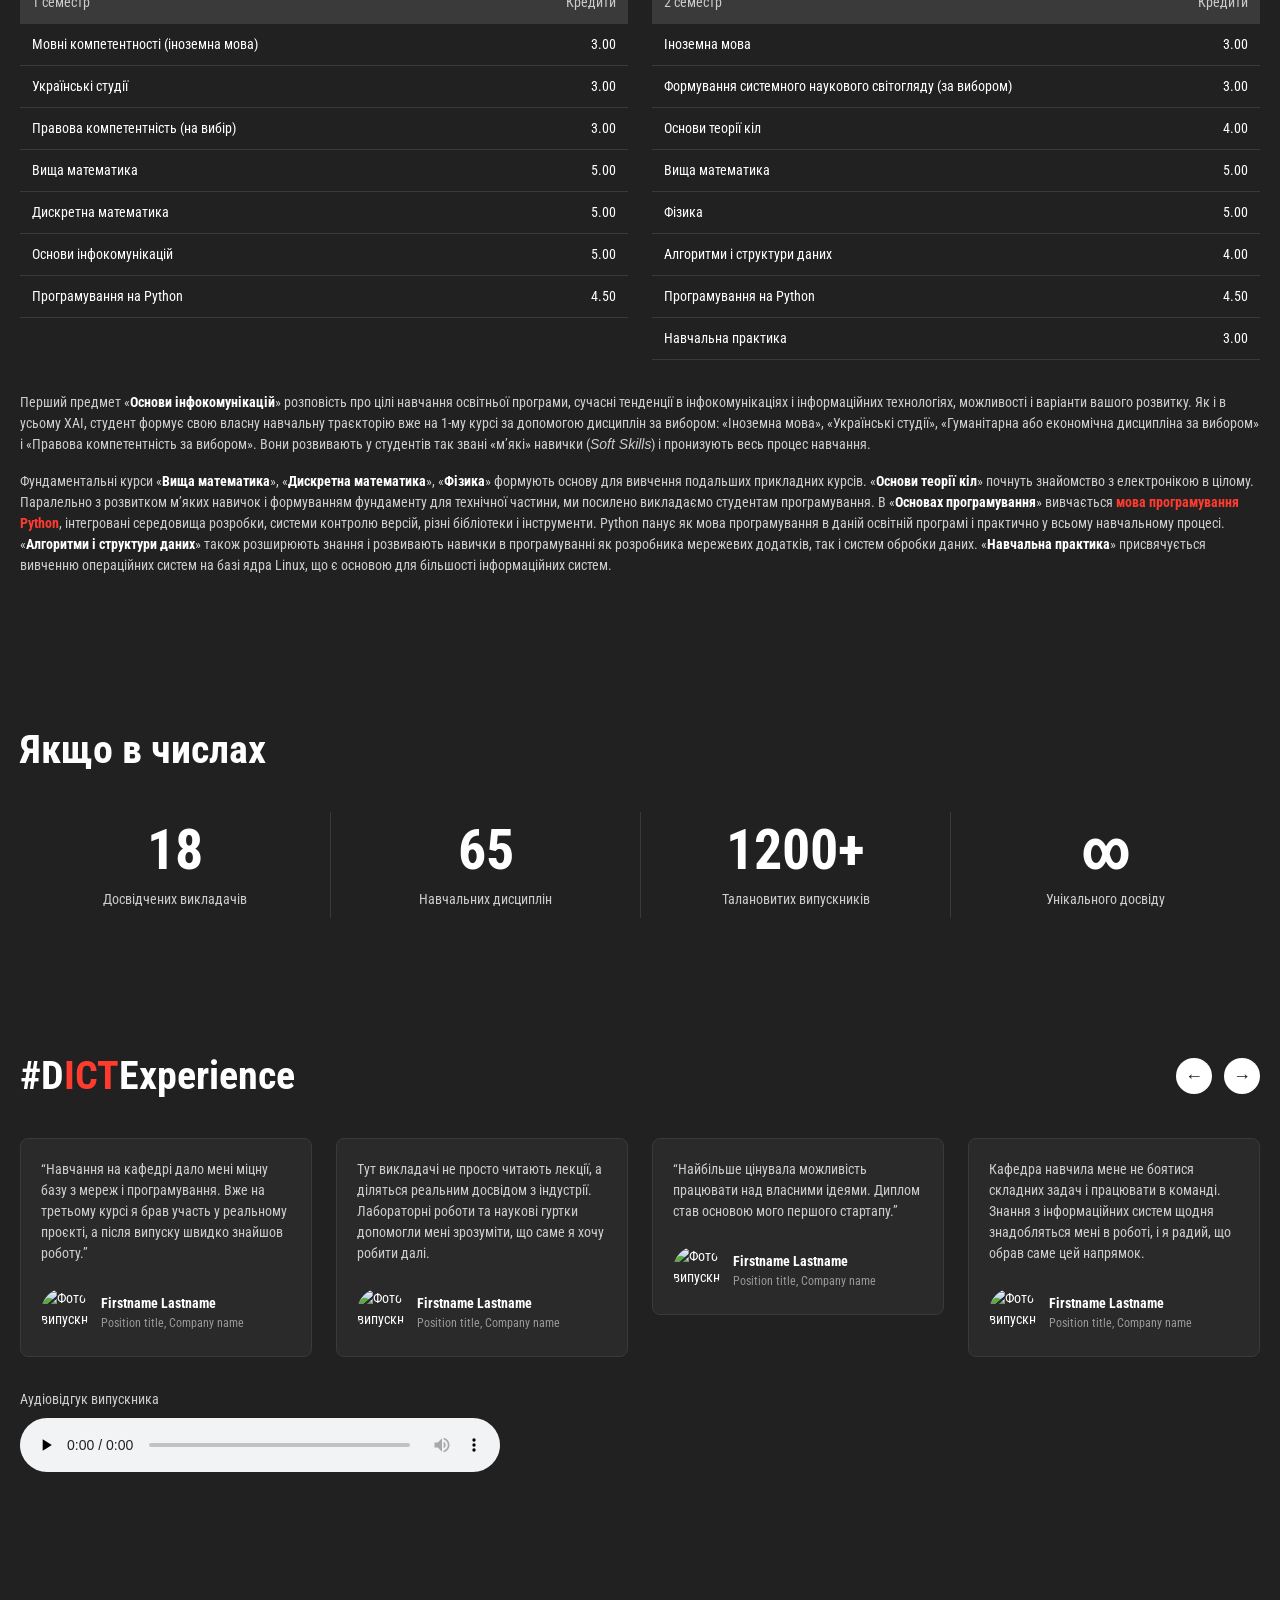
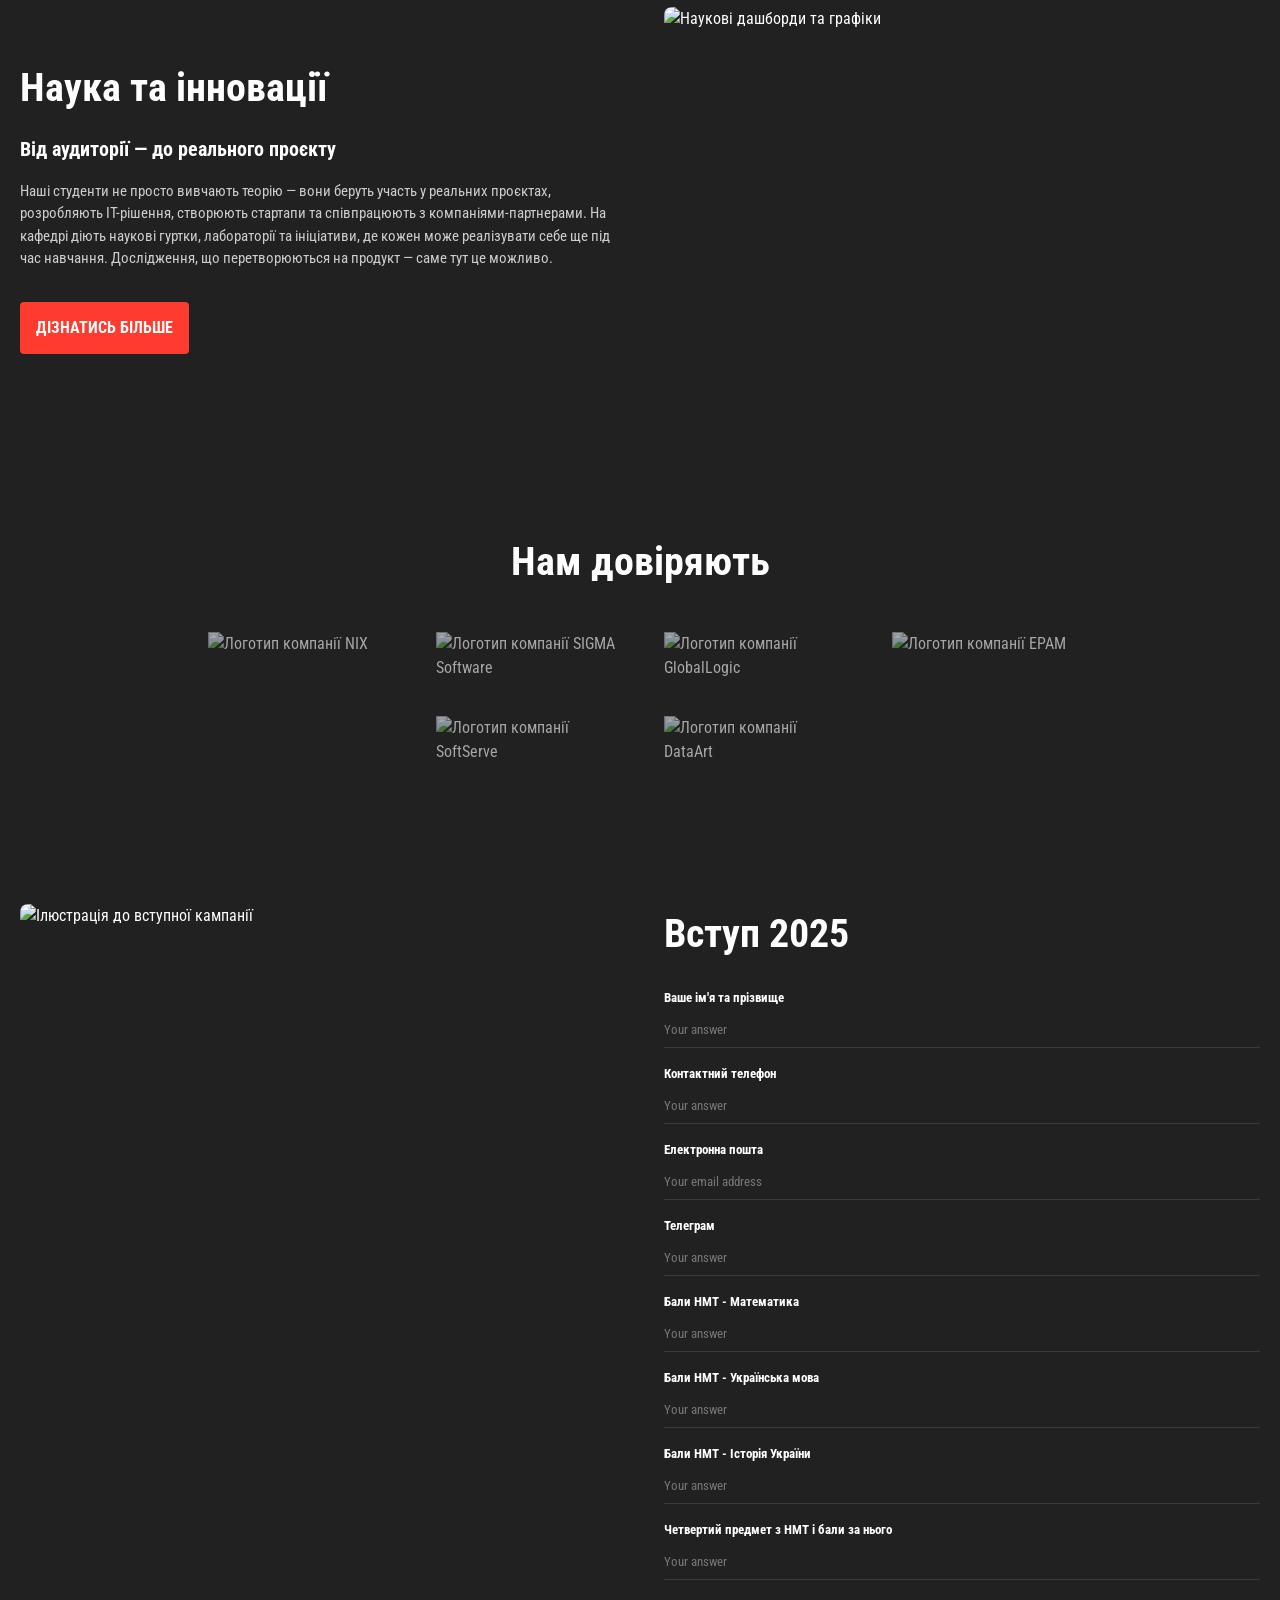
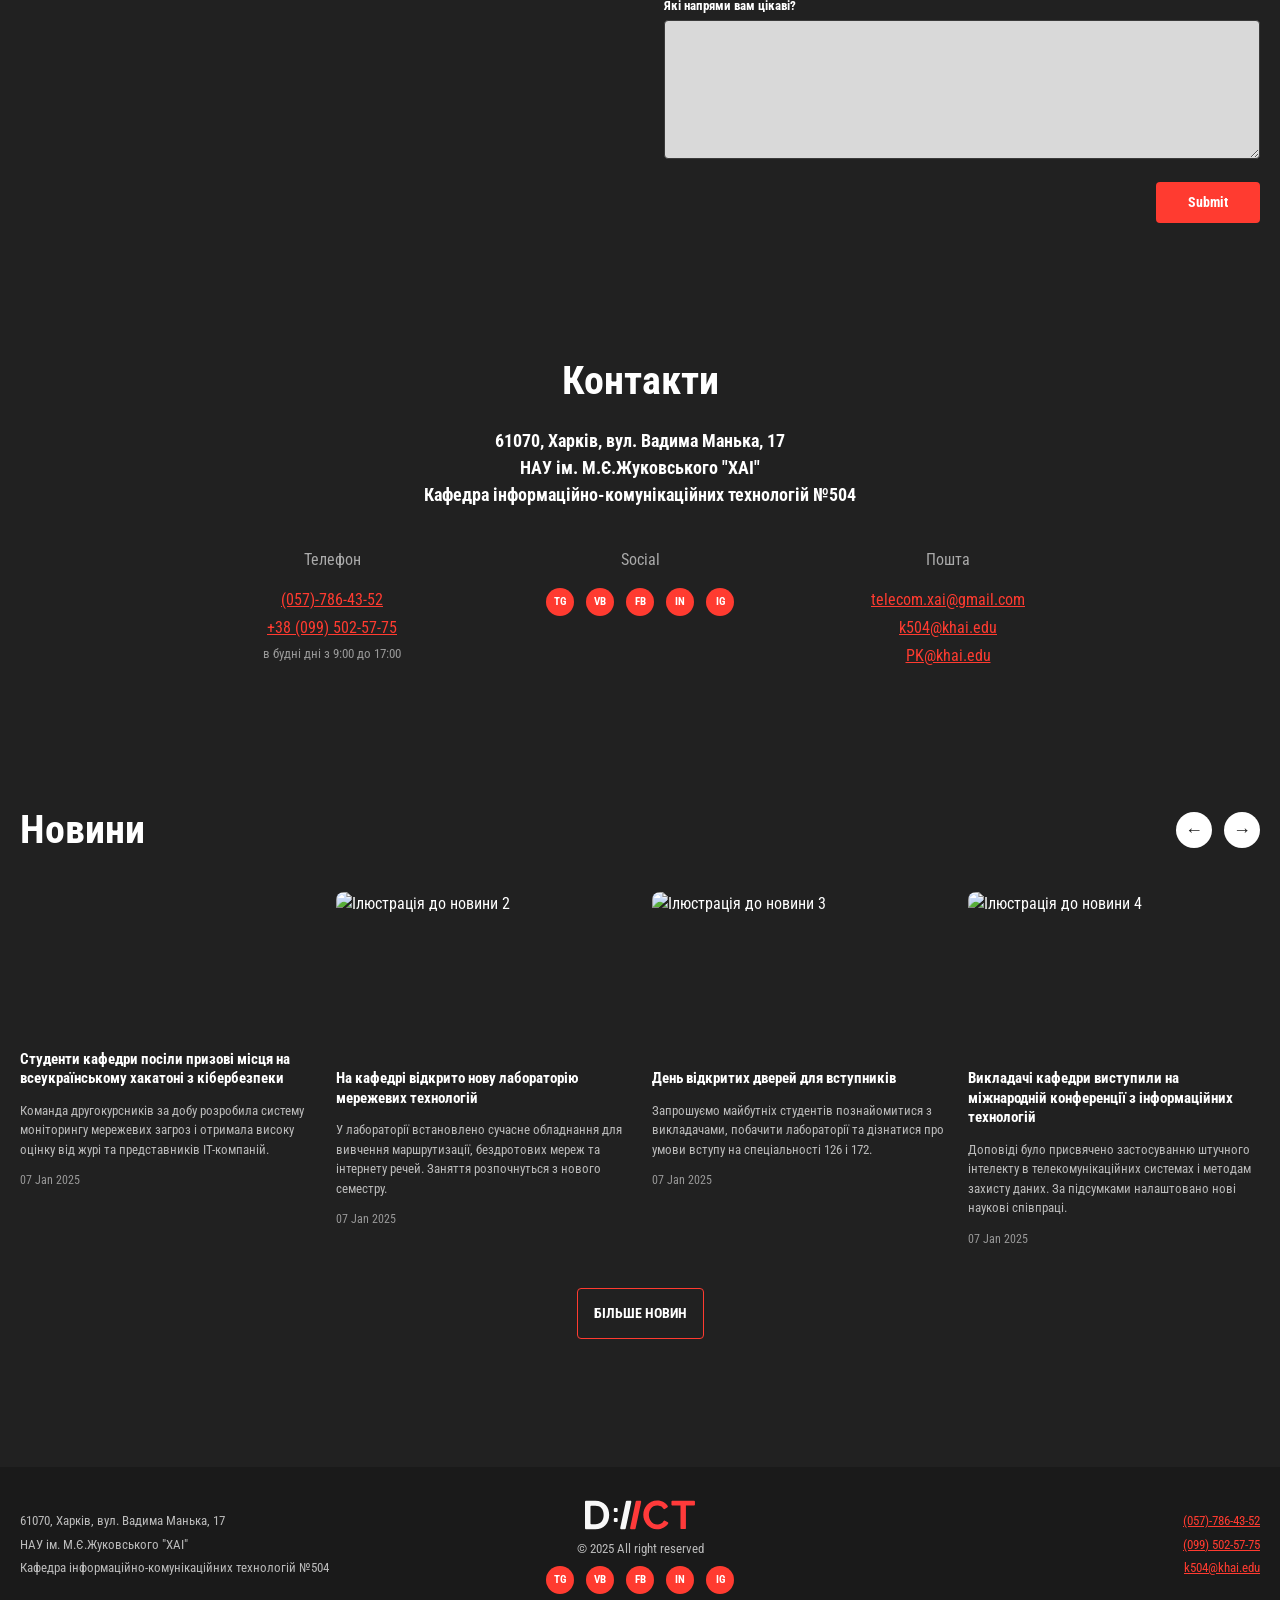
==== commit 20006656: "Practical work #4: add table and form" ====
--- a/index.html
+++ b/index.html
@@ -21,6 +21,8 @@
         <nav aria-label="Головне меню">
             <ul>
                 <li><a href="#specialties">Спеціальності</a></li>
+                <li><a href="#curriculum">Курс</a></li>
+                <li><a href="#admission">Вступ</a></li>
                 <li><a href="#science">Наука</a></li>
                 <li><a href="#news">Новини</a></li>
                 <li><a href="#contact">Контакти</a></li>
@@ -89,6 +91,80 @@
         </ul>
     </section>
 
+    <section id="curriculum">
+        <h2><span class="accent">1</span> Курс</h2>
+        <p class="section-desc">
+            Освітня програма спеціальності «Інжиніринг і програмування інфокомунікаційних систем»
+            для першого курсу.
+        </p>
+
+        <div class="tables-2">
+            <table class="curriculum-table">
+                <caption class="visually-hidden">Дисципліни 1 семестру</caption>
+                <thead>
+                <tr>
+                    <th scope="col">1 семестр</th>
+                    <th scope="col">Кредити</th>
+                </tr>
+                </thead>
+                <tbody>
+                <tr><td>Мовні компетентності (іноземна мова)</td><td>3.00</td></tr>
+                <tr><td>Українські студії</td><td>3.00</td></tr>
+                <tr><td>Правова компетентність (на вибір)</td><td>3.00</td></tr>
+                <tr><td>Вища математика</td><td>5.00</td></tr>
+                <tr><td>Дискретна математика</td><td>5.00</td></tr>
+                <tr><td>Основи інфокомунікацій</td><td>5.00</td></tr>
+                <tr><td>Програмування на Python</td><td>4.50</td></tr>
+                </tbody>
+            </table>
+
+            <table class="curriculum-table">
+                <caption class="visually-hidden">Дисципліни 2 семестру</caption>
+                <thead>
+                <tr>
+                    <th scope="col">2 семестр</th>
+                    <th scope="col">Кредити</th>
+                </tr>
+                </thead>
+                <tbody>
+                <tr><td>Іноземна мова</td><td>3.00</td></tr>
+                <tr><td>Формування системного наукового світогляду (за вибором)</td><td>3.00</td></tr>
+                <tr><td>Основи теорії кіл</td><td>4.00</td></tr>
+                <tr><td>Вища математика</td><td>5.00</td></tr>
+                <tr><td>Фізика</td><td>5.00</td></tr>
+                <tr><td>Алгоритми і структури даних</td><td>4.00</td></tr>
+                <tr><td>Програмування на Python</td><td>4.50</td></tr>
+                <tr><td>Навчальна практика</td><td>3.00</td></tr>
+                </tbody>
+            </table>
+        </div>
+
+        <div class="curriculum-desc">
+            <p>
+                Перший предмет «<strong>Основи інфокомунікацій</strong>» розповість про цілі навчання
+                освітньої програми, сучасні тенденції в інфокомунікаціях і інформаційних технологіях,
+                можливості і варіанти вашого розвитку. Як і в усьому ХАІ, студент формує свою власну
+                навчальну траєкторію вже на 1-му курсі за допомогою дисциплін за вибором: «Іноземна мова»,
+                «Українські студії», «Гуманітарна або економічна дисципліна за вибором» і «Правова
+                компетентність за вибором». Вони розвивають у студентів так звані «м’які» навички
+                (<em>Soft Skills</em>) і пронизують весь процес навчання.
+            </p>
+            <p>
+                Фундаментальні курси «<strong>Вища математика</strong>», «<strong>Дискретна математика</strong>»,
+                «<strong>Фізика</strong>» формують основу для вивчення подальших прикладних курсів.
+                «<strong>Основи теорії кіл</strong>» почнуть знайомство з електронікою в цілому. Паралельно з
+                розвитком м’яких навичок і формуванням фундаменту для технічної частини, ми посилено
+                викладаємо студентам програмування. В «<strong>Основах програмування</strong>» вивчається
+                <mark>мова програмування Python</mark>, інтегровані середовища розробки, системи контролю версій,
+                різні бібліотеки і інструменти. Python панує як мова програмування в даній освітній програмі
+                і практично у всьому навчальному процесі. «<strong>Алгоритми і структури даних</strong>» також
+                розширюють знання і розвивають навички в програмуванні як розробника мережевих додатків, так і
+                систем обробки даних. «<strong>Навчальна практика</strong>» присвячується вивченню операційних
+                систем на базі ядра Linux, що є основою для більшості інформаційних систем.
+            </p>
+        </div>
+    </section>
+
     <section id="numbers">
         <h2>Якщо в числах</h2>
         <ul class="stats">
@@ -241,6 +317,75 @@
                      alt="Логотип компанії DataArt" title="DataArt" width="180" height="60">
             </li>
         </ul>
+    </section>
+
+    <section id="admission">
+        <div class="admission">
+            <img class="admission-img"
+                 src="https://placehold.co/600x760/2a2a2a/ff3b30?text=Admission"
+                 alt="Ілюстрація до вступної кампанії"
+                 title="Вступ 2025"
+                 width="600" height="760">
+
+            <form class="admission-form" action="#" method="post">
+                <h2>Вступ 2025</h2>
+
+                <div class="form-field">
+                    <label for="full-name">Ваше ім'я та прізвище</label>
+                    <input type="text" id="full-name" name="full_name"
+                           placeholder="Your answer" required autocomplete="name">
+                </div>
+
+                <div class="form-field">
+                    <label for="phone">Контактний телефон</label>
+                    <input type="tel" id="phone" name="phone"
+                           placeholder="Your answer" required autocomplete="tel"
+                           pattern="\+?[0-9\s\-\(\)]{10,18}"
+                           title="Наприклад: +38 (099) 123-45-67">
+                </div>
+
+                <div class="form-field">
+                    <label for="email">Електронна пошта</label>
+                    <input type="email" id="email" name="email"
+                           placeholder="Your email address" required autocomplete="email">
+                </div>
+
+                <div class="form-field">
+                    <label for="telegram">Телеграм</label>
+                    <input type="text" id="telegram" name="telegram" placeholder="Your answer">
+                </div>
+
+                <div class="form-field">
+                    <label for="nmt-math">Бали НМТ - Математика</label>
+                    <input type="number" id="nmt-math" name="nmt_math"
+                           placeholder="Your answer" min="100" max="200" required>
+                </div>
+
+                <div class="form-field">
+                    <label for="nmt-ukr">Бали НМТ - Українська мова</label>
+                    <input type="number" id="nmt-ukr" name="nmt_ukr"
+                           placeholder="Your answer" min="100" max="200" required>
+                </div>
+
+                <div class="form-field">
+                    <label for="nmt-history">Бали НМТ - Історія України</label>
+                    <input type="number" id="nmt-history" name="nmt_history"
+                           placeholder="Your answer" min="100" max="200" required>
+                </div>
+
+                <div class="form-field">
+                    <label for="nmt-fourth">Четвертий предмет з НМТ і бали за нього</label>
+                    <input type="text" id="nmt-fourth" name="nmt_fourth" placeholder="Your answer">
+                </div>
+
+                <div class="form-field">
+                    <label for="interests">Які напрями вам цікаві?</label>
+                    <textarea id="interests" name="interests" rows="6"></textarea>
+                </div>
+
+                <button type="submit" class="form-submit">Submit</button>
+            </form>
+        </div>
     </section>
 
     <section id="contact">
--- a/css/style.css
+++ b/css/style.css
@@ -608,4 +608,167 @@
 .audio-review audio {
     width: 100%;
     max-width: 480px;
+}
+
+.visually-hidden {
+    position: absolute;
+    width: 1px;
+    height: 1px;
+    margin: -1px;
+    padding: 0;
+    overflow: hidden;
+    clip: rect(0 0 0 0);
+    white-space: nowrap;
+    border: 0;
+}
+
+#curriculum h2 {
+    text-align: left;
+}
+
+.tables-2 {
+    display: grid;
+    grid-template-columns: 1fr 1fr;
+    align-items: start;
+    gap: 24px;
+}
+
+.curriculum-table {
+    width: 100%;
+    border-collapse: collapse;
+    font-size: 14px;
+}
+
+.curriculum-table th,
+.curriculum-table td {
+    padding: 10px 12px;
+    border-bottom: 1px solid #3a3a3a;
+    text-align: left;
+}
+
+.curriculum-table thead th {
+    background-color: #3a3a3a;
+    font-weight: 400;
+    color: #ccc;
+}
+
+.curriculum-table th:last-child,
+.curriculum-table td:last-child {
+    width: 90px;
+    text-align: right;
+}
+
+.curriculum-table tbody tr:hover {
+    background-color: #2a2a2a;
+}
+
+.curriculum-desc {
+    margin-top: 32px;
+    font-size: 14px;
+    color: #ccc;
+}
+
+.curriculum-desc p {
+    margin: 0 0 16px;
+}
+
+.curriculum-desc strong {
+    color: #fff;
+}
+
+.curriculum-desc mark {
+    background: none;
+    color: #ff3b30;
+    font-weight: 700;
+}
+
+@media (max-width: 800px) {
+    .tables-2 {
+        grid-template-columns: 1fr;
+    }
+}
+
+.admission {
+    display: grid;
+    grid-template-columns: 1fr 1fr;
+    gap: 48px;
+    align-items: start;
+}
+
+.admission-img {
+    display: block;
+    width: 100%;
+    height: auto;
+    border-radius: 8px;
+}
+
+.admission-form h2 {
+    margin-bottom: 24px;
+    text-align: left;
+}
+
+.form-field {
+    margin-bottom: 16px;
+}
+
+.form-field label {
+    display: block;
+    margin-bottom: 4px;
+    font-size: 13px;
+    font-weight: 700;
+}
+
+.form-field input,
+.form-field textarea {
+    width: 100%;
+    padding: 8px 0;
+    border: 0;
+    border-bottom: 1px solid #3a3a3a;
+    background: transparent;
+    color: #fff;
+    font: inherit;
+    font-size: 13px;
+}
+
+.form-field input::placeholder {
+    color: #777;
+}
+
+.form-field input:focus,
+.form-field textarea:focus {
+    outline: 0;
+    border-bottom-color: #ff3b30;
+}
+
+.form-field textarea {
+    padding: 10px;
+    border: 1px solid #3a3a3a;
+    border-radius: 4px;
+    background-color: #d9d9d9;
+    color: #212121;
+    resize: vertical;
+}
+
+.form-submit {
+    display: block;
+    margin-left: auto;
+    padding: 10px 32px;
+    border: 0;
+    border-radius: 4px;
+    background-color: #ff3b30;
+    color: #fff;
+    font: inherit;
+    font-size: 14px;
+    font-weight: 700;
+    cursor: pointer;
+}
+
+.form-submit:hover {
+    background-color: #e0281d;
+}
+
+@media (max-width: 800px) {
+    .admission {
+        grid-template-columns: 1fr;
+    }
 }
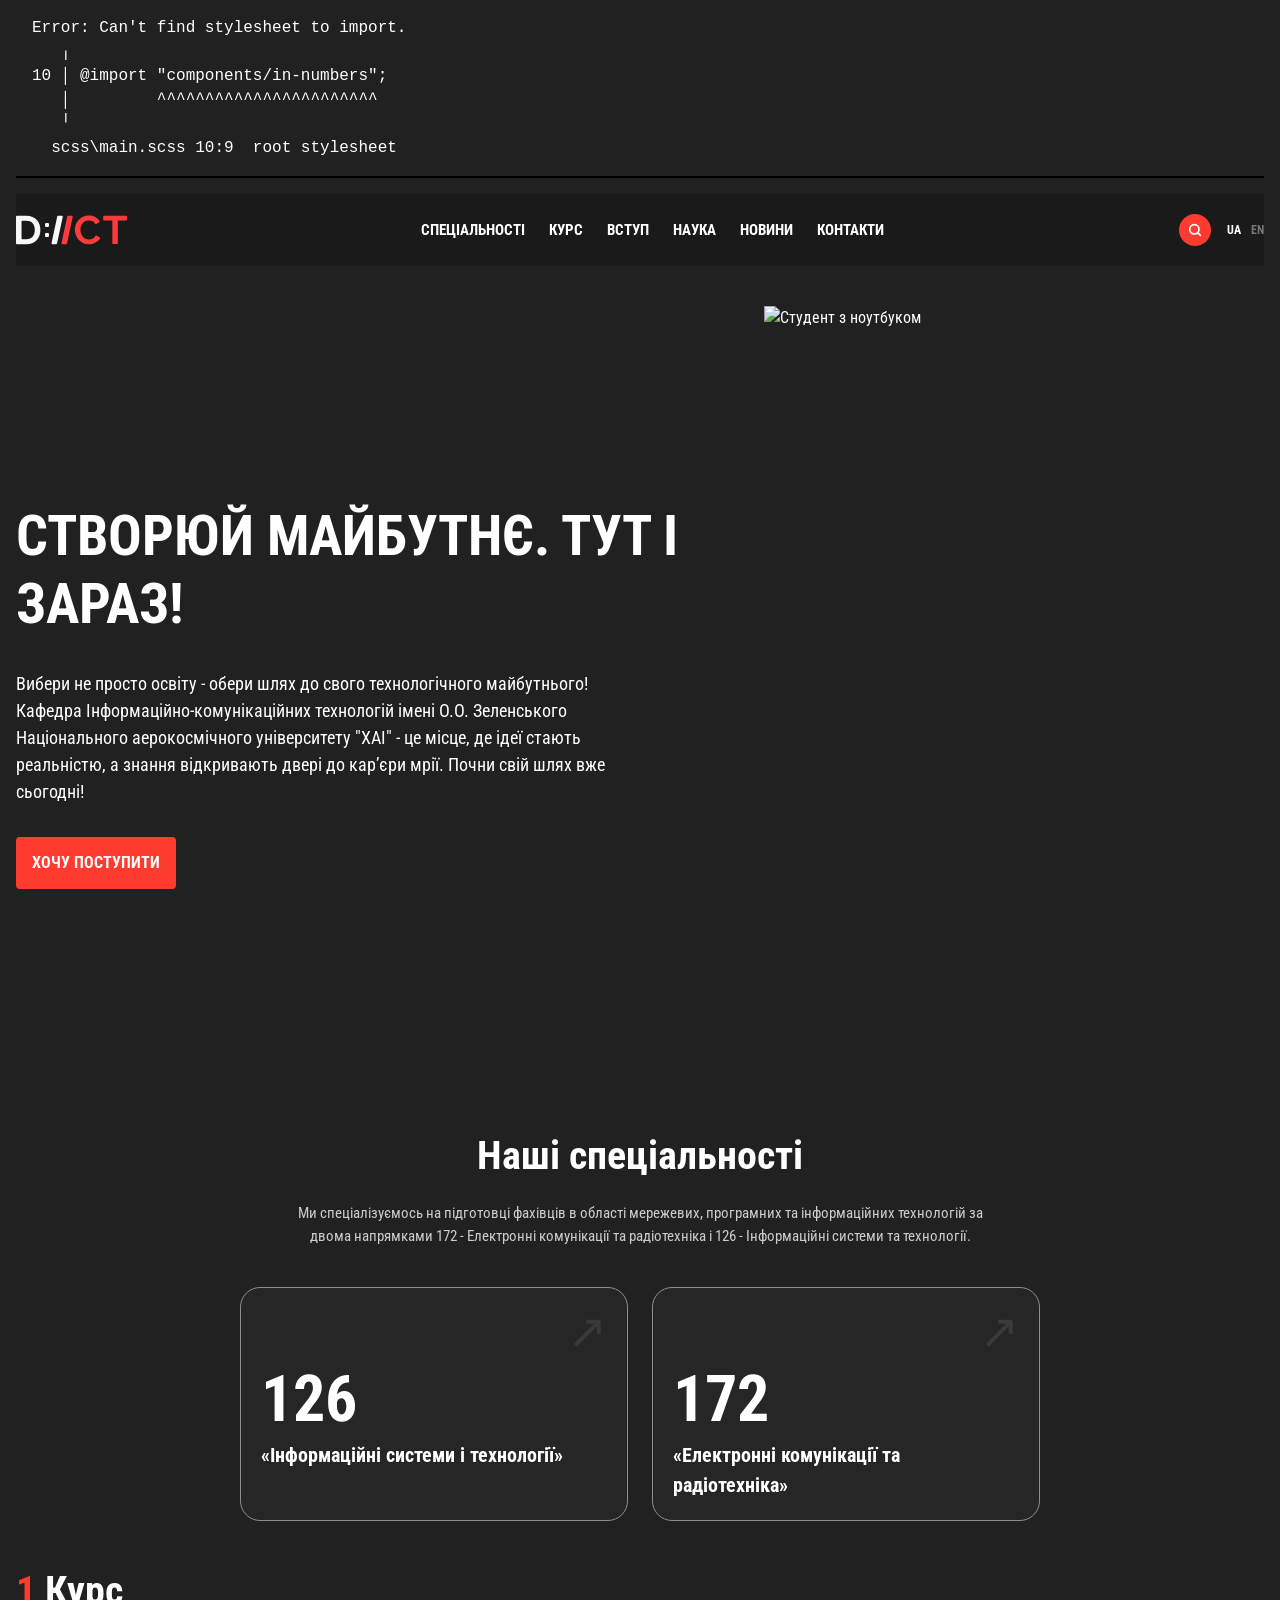
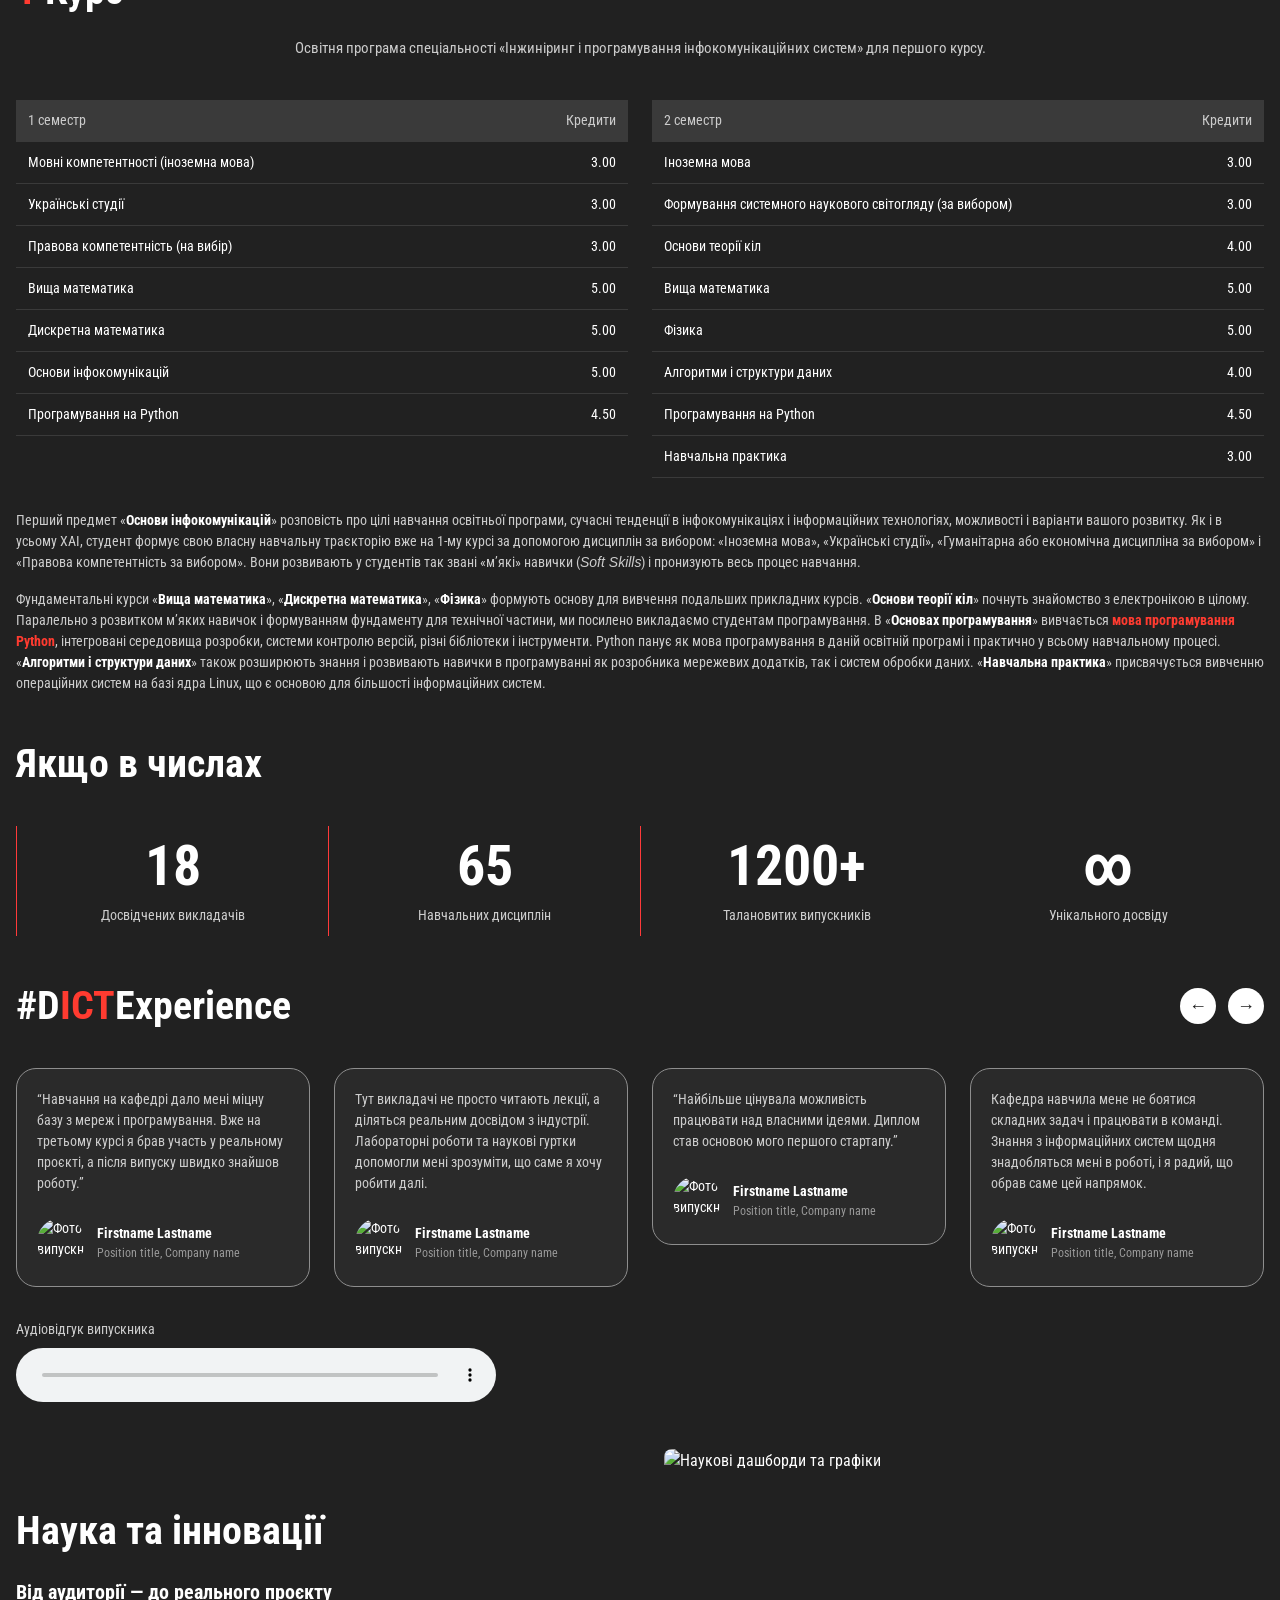
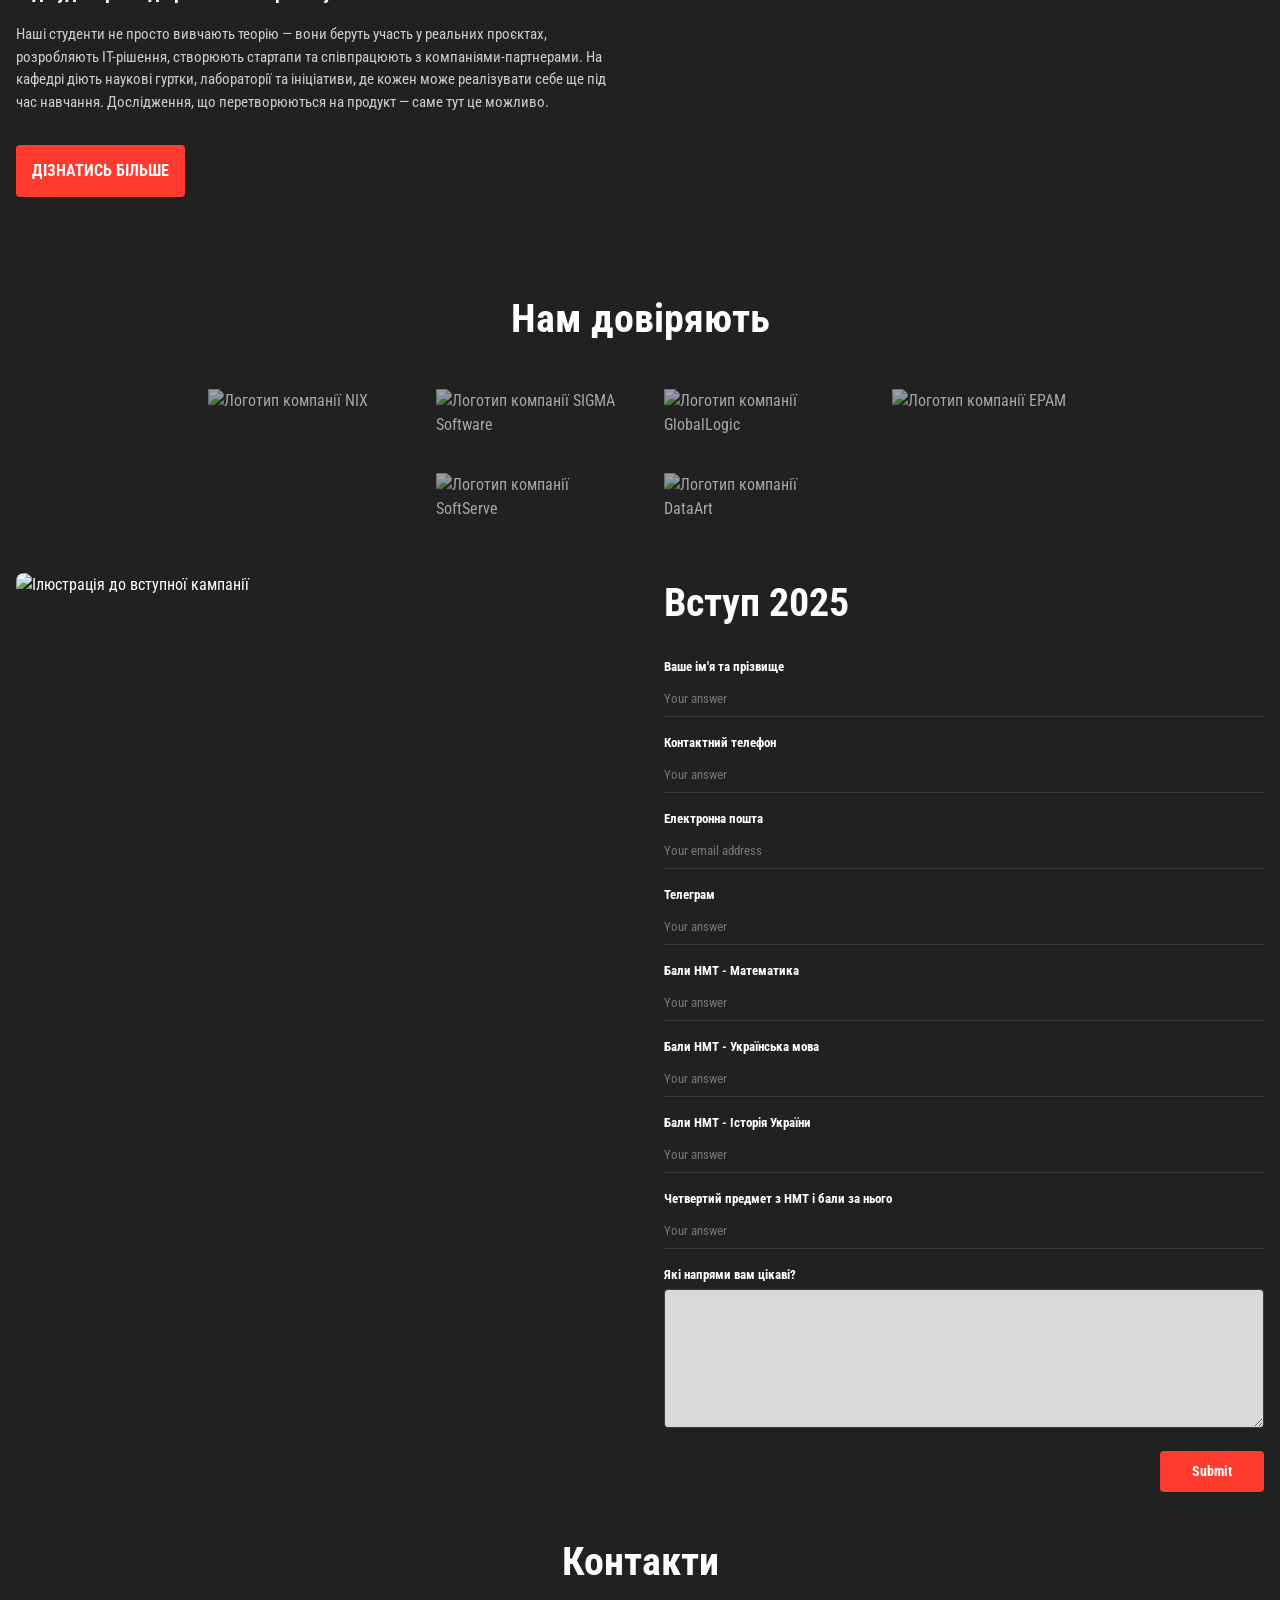
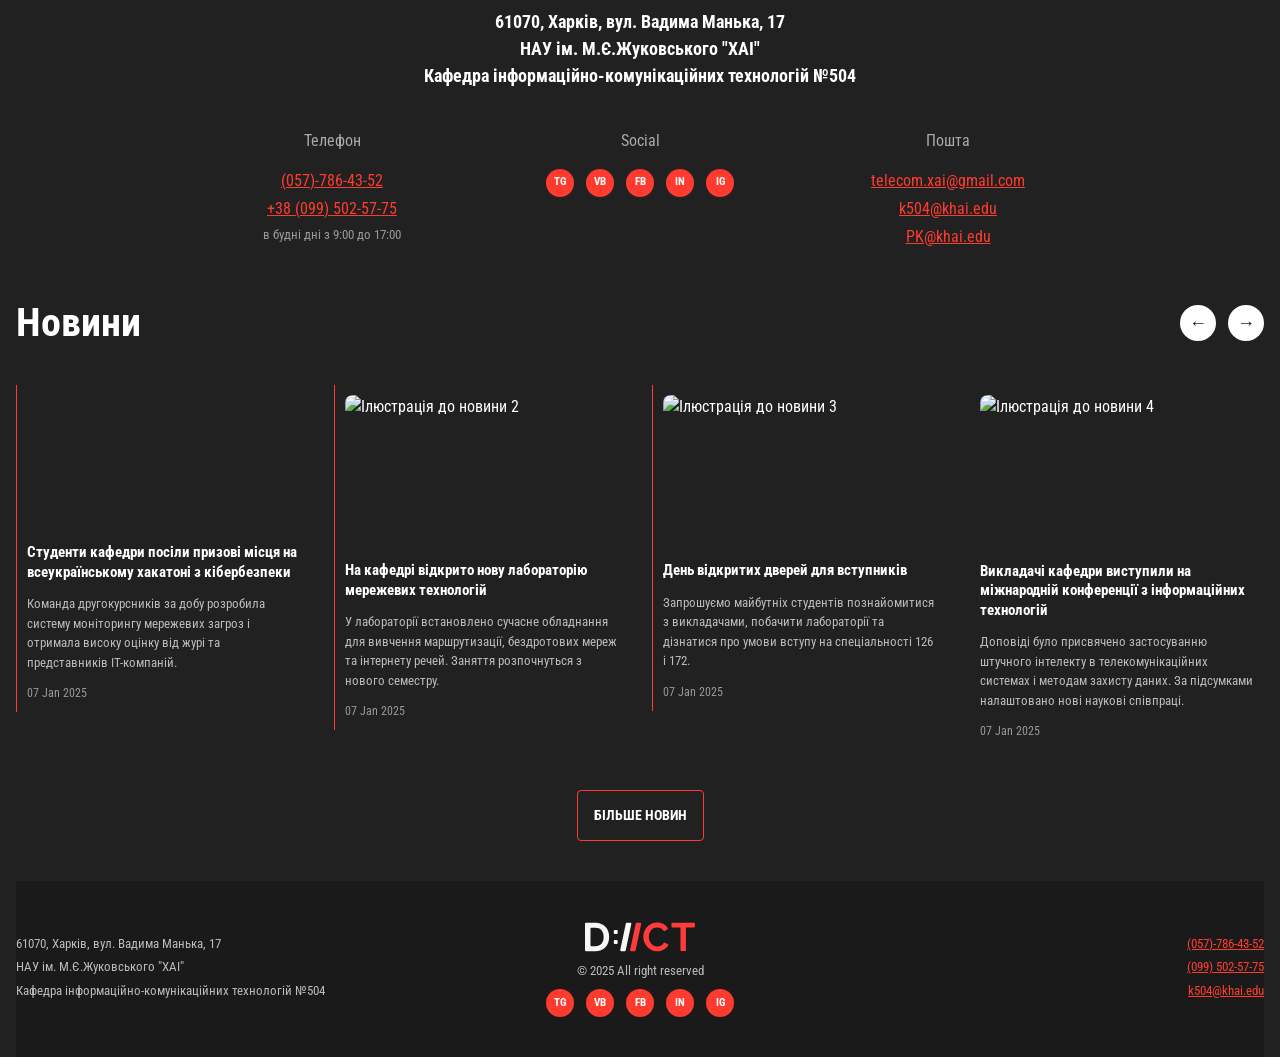
==== commit a3a423b7: "Practical word #6: SCSS projects, setting up a compiler, variables, nestings, mixins" ====
--- a/index.html
+++ b/index.html
@@ -4,6 +4,7 @@
     <meta charset="UTF-8">
     <meta name="viewport" content="width=device-width, initial-scale=1.0">
     <title>Homepage | Department of Information and Communication Technologies</title>
+    <link rel="stylesheet" href="css/main.css">
     <link rel="preconnect" href="https://fonts.googleapis.com">
     <link rel="preconnect" href="https://fonts.gstatic.com" crossorigin>
     <link href="https://fonts.googleapis.com/css2?family=Roboto+Condensed:wght@400;700&display=swap" rel="stylesheet">
--- a/css/main.css
+++ b/css/main.css
@@ -0,0 +1,17 @@
+/* Error: Can't find stylesheet to import.
+ *    ,
+ * 10 | @import "components/in-numbers";
+ *    |         ^^^^^^^^^^^^^^^^^^^^^^^
+ *    '
+ *   scss\main.scss 10:9  root stylesheet */
+
+body::before {
+  font-family: "Source Code Pro", "SF Mono", Monaco, Inconsolata, "Fira Mono",
+      "Droid Sans Mono", monospace, monospace;
+  white-space: pre;
+  display: block;
+  padding: 1em;
+  margin-bottom: 1em;
+  border-bottom: 2px solid black;
+  content: "Error: Can't find stylesheet to import.\a    \2577 \a 10 \2502  @import \"components/in-numbers\";\d\a    \2502          ^^^^^^^^^^^^^^^^^^^^^^^\a    \2575 \a   scss\\main.scss 10:9  root stylesheet";
+}
--- a/css/style.css
+++ b/css/style.css
@@ -3,7 +3,9 @@
 }
 
 body {
-    margin: 0;
+    max-width: 80em;
+    margin: 0 auto;
+    padding: 0 16px;
     font-family: "Roboto Condensed", Arial, sans-serif;
     background-color: #212121;
     color: #fff;
@@ -20,20 +22,12 @@
     padding: 0;
 }
 
-main {
-    max-width: 1280px;
-    margin: 0 auto;
-    padding: 0 20px;
-}
-
 header {
+    padding: 20px 0;
     background-color: #1a1a1a;
 }
 
 .header-inner {
-    max-width: 1280px;
-    margin: 0 auto;
-    padding: 20px;
     display: flex;
     align-items: center;
     justify-content: space-between;
@@ -117,7 +111,6 @@
     grid-template-columns: 1fr 500px;
     align-items: center;
     gap: 40px;
-    padding: 0;
 }
 
 .banner-text h1 {
@@ -143,12 +136,11 @@
 @media (max-width: 900px) {
     #banner {
         grid-template-columns: 1fr;
-        padding: 32px 0;
     }
 }
 
 section {
-    padding: 64px 0;
+    margin: 40px 0;
 }
 
 section h2 {
@@ -178,8 +170,9 @@
 
 .card {
     height: 100%;
-    border: 1px solid #3a3a3a;
-    border-radius: 8px;
+    padding: 20px;
+    border: 1px solid #8E8E8E;
+    border-radius: 20px;
     background-color: #262626;
 }
 
@@ -187,21 +180,21 @@
     position: relative;
     display: block;
     height: 100%;
-    padding: 80px 24px 24px;
+    padding: 60px 0 0;
     text-decoration: none;
 }
 
 .card-link::after {
     content: "↗";
     position: absolute;
-    top: 16px;
-    right: 24px;
+    top: 0;
+    right: 0;
     font-size: 48px;
     line-height: 1;
     color: #3a3a3a;
 }
 
-.card-link:hover {
+.card:hover {
     border-color: #ff3b30;
 }
 
@@ -238,13 +231,12 @@
 }
 
 .stats li {
-    padding: 8px 16px;
+    padding: 10px;
     text-align: center;
-    border-left: 1px solid #3a3a3a;
-}
-
-.stats li:first-child {
-    border-left: 0;
+}
+
+.stats li:not(:last-child) {
+    border-left: 1px solid #FF3A3A;
 }
 
 .stat-value {
@@ -320,8 +312,8 @@
     flex-direction: column;
     gap: 24px;
     padding: 20px;
-    border: 1px solid #3a3a3a;
-    border-radius: 8px;
+    border: 1px solid #8E8E8E;
+    border-radius: 20px;
     background-color: #2a2a2a;
 }
 
@@ -484,10 +476,15 @@
     color: #212121;
 }
 
+#news .cards-4 li:not(:last-child) {
+    border-left: 1px solid #FF3A3A;
+}
+
 .news-card {
     display: flex;
     flex-direction: column;
     gap: 12px;
+    padding: 10px;
 }
 
 .news-card img,
@@ -538,7 +535,7 @@
 }
 
 .site-footer {
-    margin-top: 64px;
+    padding: 40px 0;
     background-color: #1a1a1a;
 }
 
@@ -547,9 +544,6 @@
     grid-template-columns: 1fr auto 1fr;
     align-items: center;
     gap: 24px;
-    max-width: 1280px;
-    margin: 0 auto;
-    padding: 32px 20px;
     font-size: 13px;
     color: #bbb;
 }
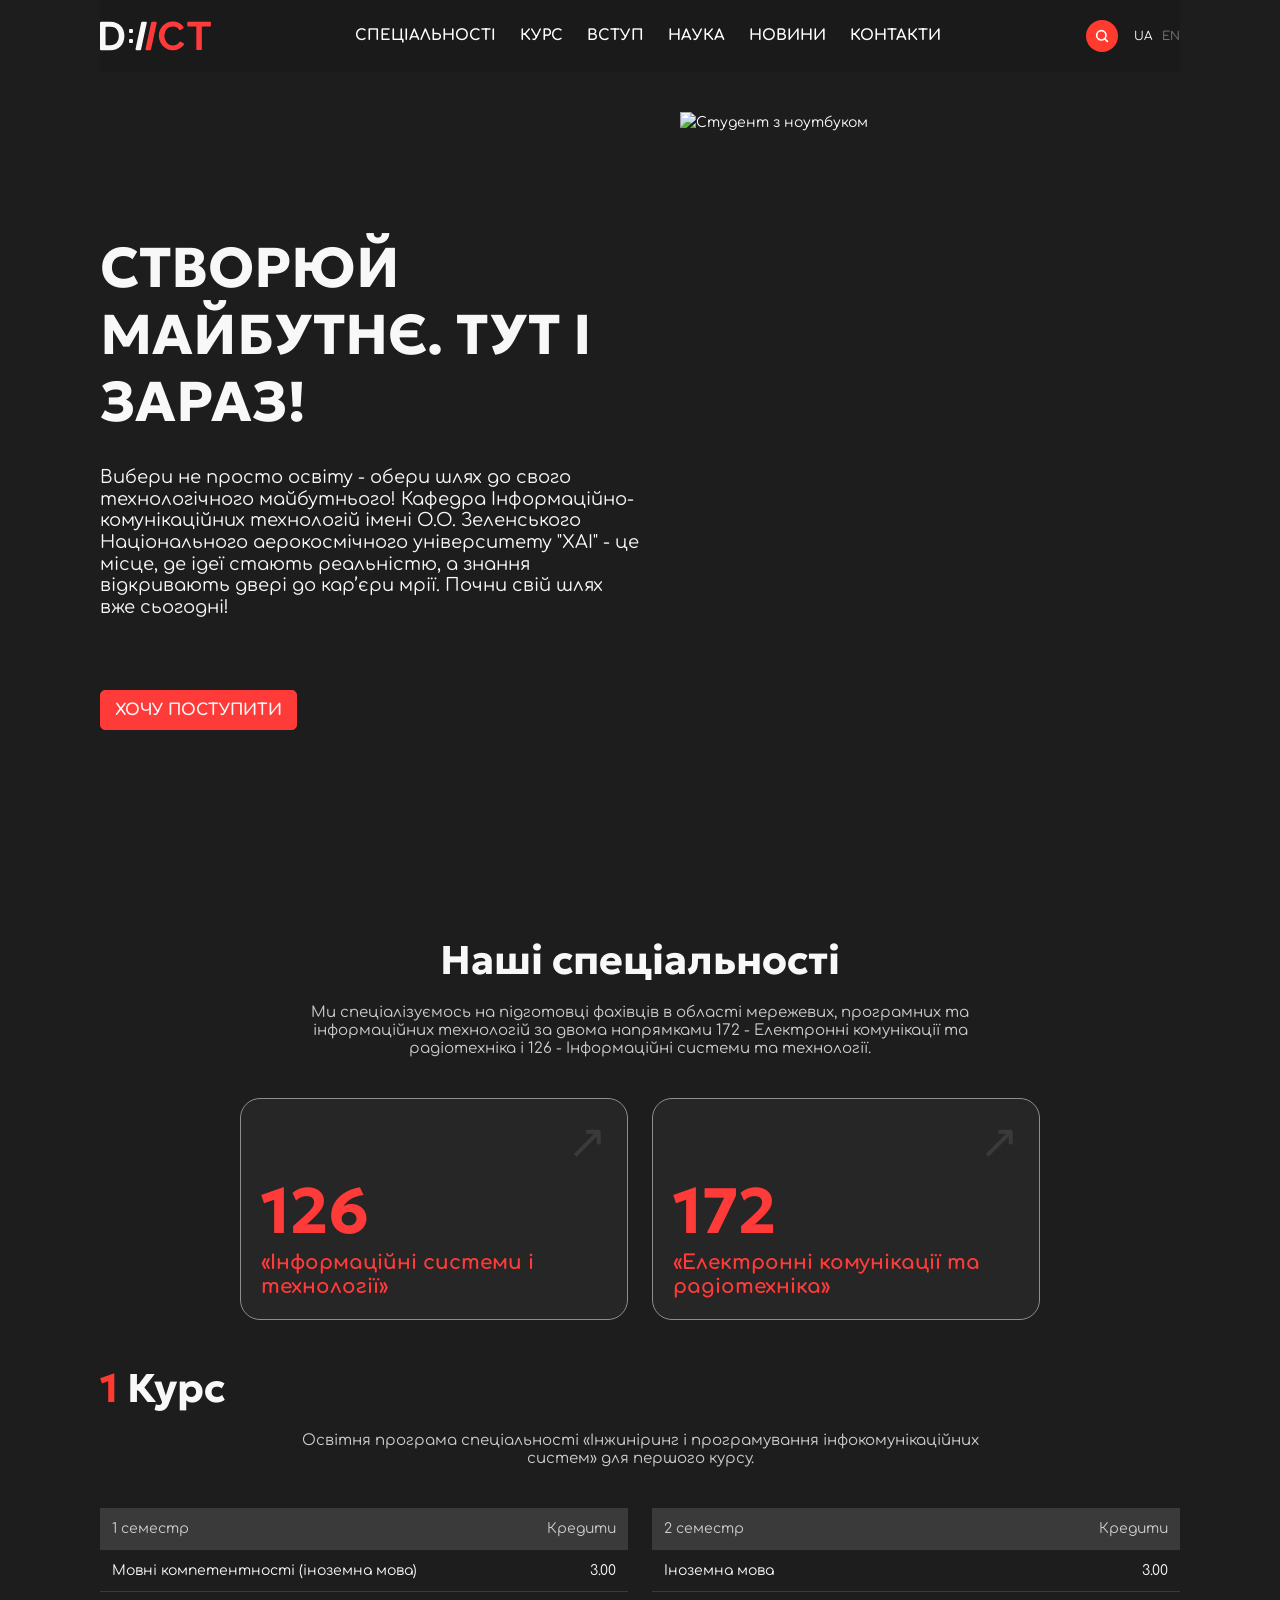
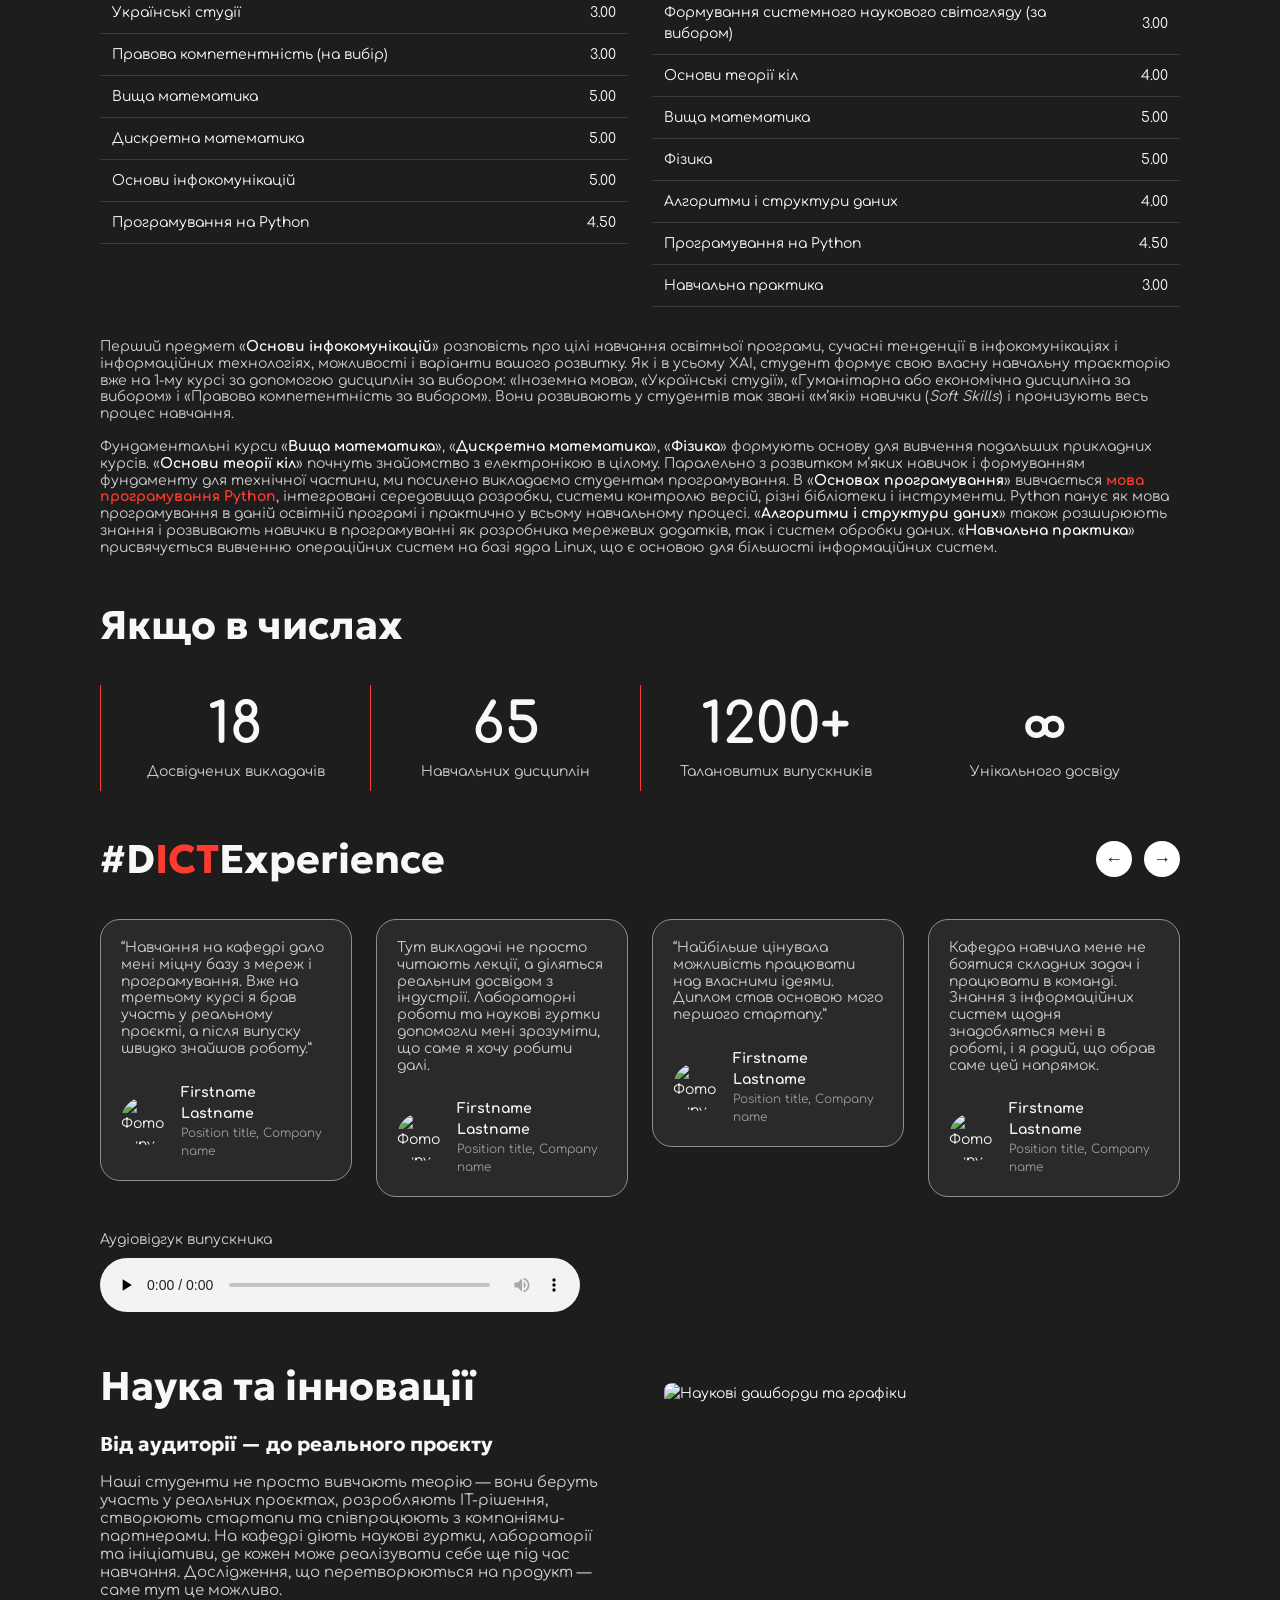
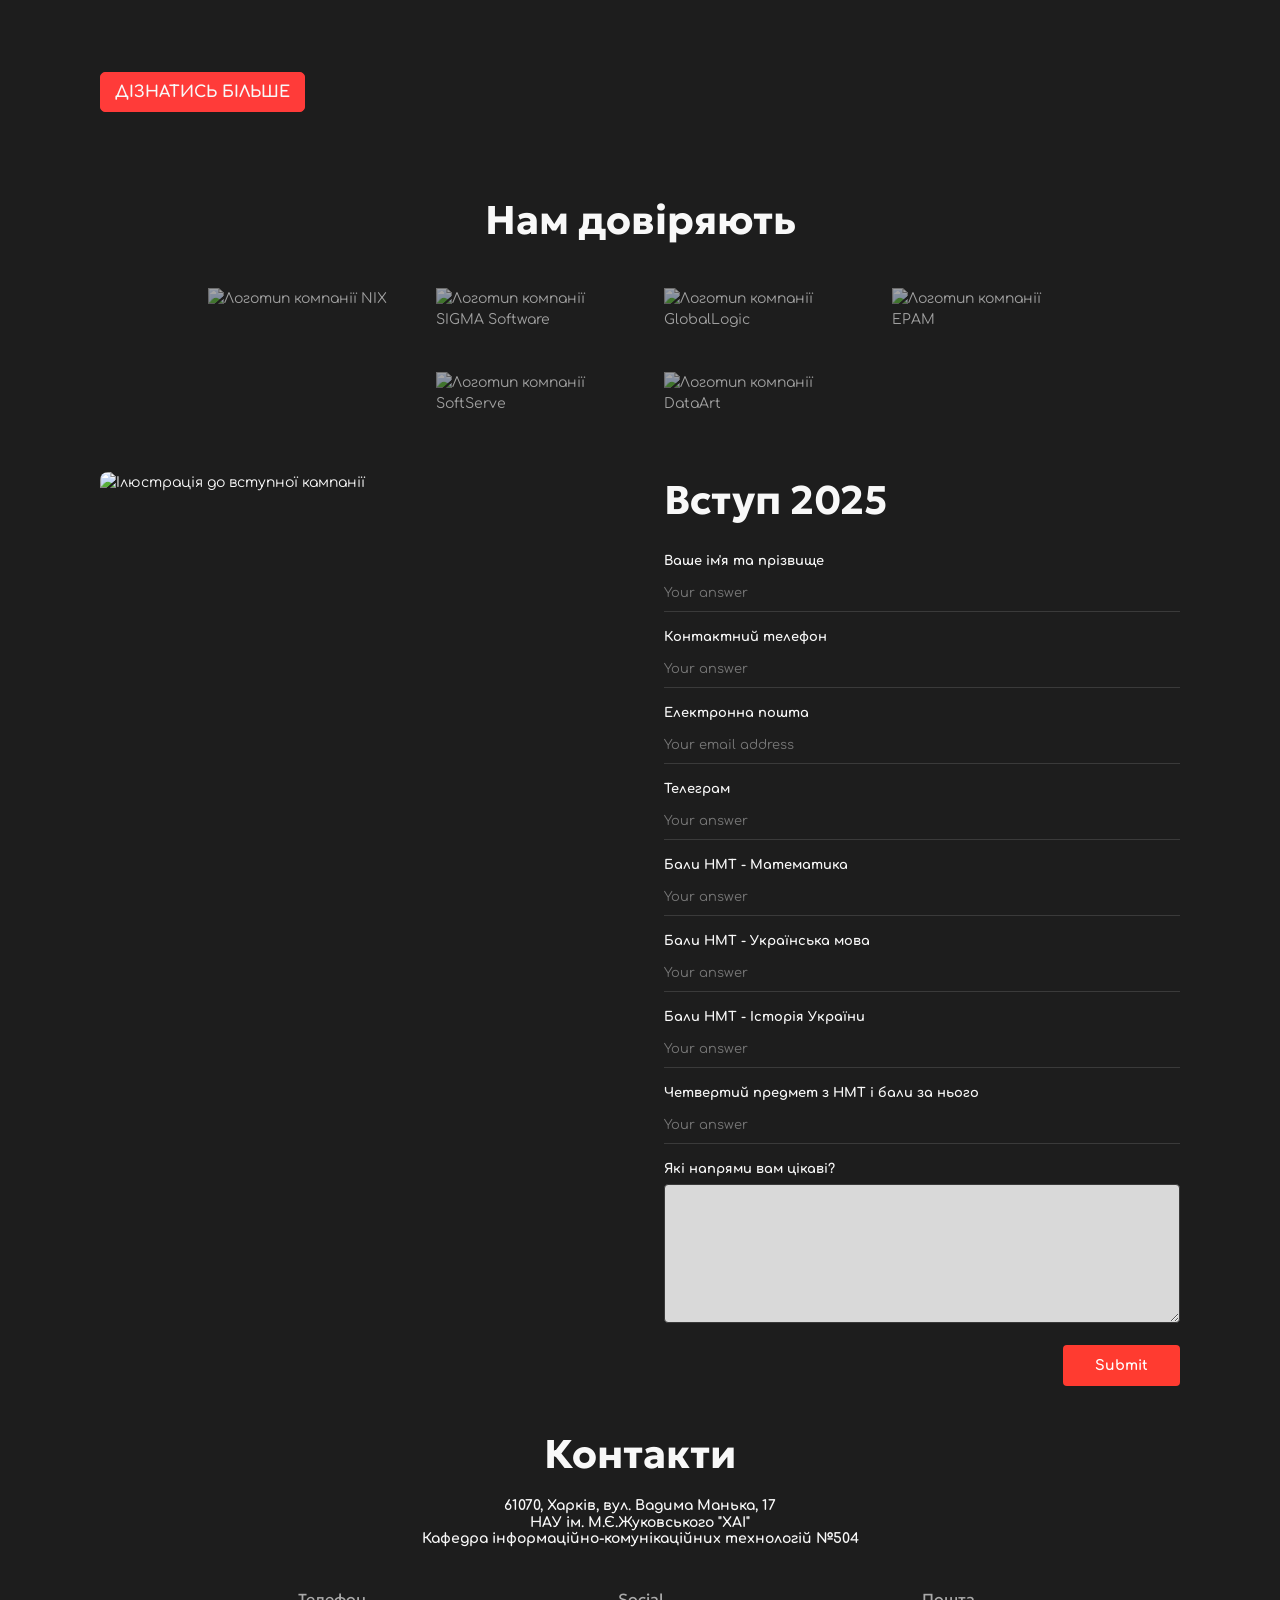
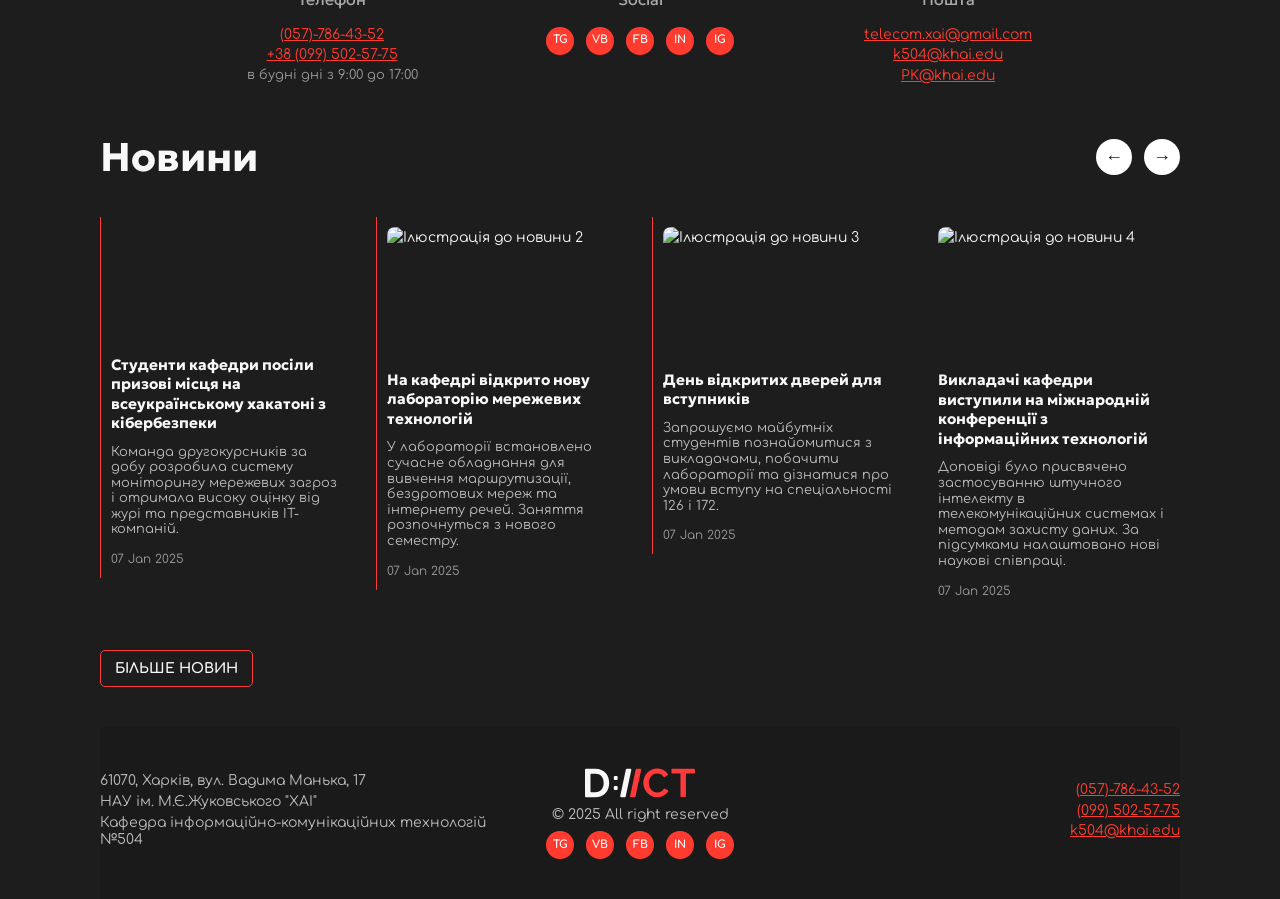
==== commit f0e42dba: "Practical word #7" ====
--- a/index.html
+++ b/index.html
@@ -4,11 +4,10 @@
     <meta charset="UTF-8">
     <meta name="viewport" content="width=device-width, initial-scale=1.0">
     <title>Homepage | Department of Information and Communication Technologies</title>
-    <link rel="stylesheet" href="css/main.css">
     <link rel="preconnect" href="https://fonts.googleapis.com">
     <link rel="preconnect" href="https://fonts.gstatic.com" crossorigin>
-    <link href="https://fonts.googleapis.com/css2?family=Roboto+Condensed:wght@400;700&display=swap" rel="stylesheet">
     <link rel="stylesheet" href="css/style.css">
+    <link rel="stylesheet" href="css/main.css">
     <script src="js/main.js" defer></script>
 </head>
 <body>
--- a/css/main.css
+++ b/css/main.css
@@ -1,17 +1,177 @@
-/* Error: Can't find stylesheet to import.
- *    ,
- * 10 | @import "components/in-numbers";
- *    |         ^^^^^^^^^^^^^^^^^^^^^^^
- *    '
- *   scss\main.scss 10:9  root stylesheet */
+@import url("https://fonts.googleapis.com/css2?family=Comfortaa:wght@300..700&family=Geologica:wght@100..900&display=swap");
+:root {
+  --primary-color: #1d1d1d;
+  --primary-text-color: #f8f8f8;
+  --red-color: #ff3b39;
+  --red-hover-color: #ff1a18;
+  --grey-color: #7c7c7c;
+  --silver-color: #bfbfbf;
+}
 
-body::before {
-  font-family: "Source Code Pro", "SF Mono", Monaco, Inconsolata, "Fira Mono",
-      "Droid Sans Mono", monospace, monospace;
-  white-space: pre;
-  display: block;
-  padding: 1em;
-  margin-bottom: 1em;
-  border-bottom: 2px solid black;
-  content: "Error: Can't find stylesheet to import.\a    \2577 \a 10 \2502  @import \"components/in-numbers\";\d\a    \2502          ^^^^^^^^^^^^^^^^^^^^^^^\a    \2575 \a   scss\\main.scss 10:9  root stylesheet";
+[data-theme=light] {
+  --primary-color: #f8f8f8;
+  --primary-text-color: #1d1d1d;
+  --red-color: #ff3b39;
+  --red-hover-color: #ff1a18;
+  --grey-color: #7c7c7c;
+  --silver-color: #bfbfbf;
 }
+
+body {
+  font-size: 14px;
+  font-family: "Comfortaa", sans-serif;
+  color: var(--primary-text-color);
+}
+
+h1, h2, h3, h4, h5, h6,
+.h1, .h2, .h3, .h4, .h5, .h6 {
+  line-height: 1.4;
+  font-weight: 700;
+  font-family: "Geologica", sans-serif;
+}
+
+h1, .h1 {
+  font-size: 38px;
+}
+
+h2, .h2 {
+  font-size: 32px;
+}
+
+h3, .h3 {
+  font-size: 28px;
+}
+
+h4, .h4 {
+  font-size: 24px;
+}
+
+h5, .h5 {
+  font-size: 18px;
+}
+
+h6, .h6 {
+  font-size: 16px;
+}
+
+.p, p {
+  font-size: 14px;
+  line-height: 1.2;
+  margin: 12px 0;
+}
+
+.small, small {
+  font-size: 12px;
+  line-height: 1.2;
+}
+
+.large-text,
+.large {
+  font-size: 16px;
+  line-height: 1.4;
+}
+
+a {
+  color: var(--red-color);
+  font-weight: 400;
+  text-decoration: underline;
+}
+a:active, a:hover, a:focus {
+  text-decoration: none;
+}
+
+strong {
+  font-weight: 700;
+}
+
+em {
+  font-style: italic;
+}
+
+body {
+  background: var(--primary-color);
+  color: var(--primary-text-color);
+  max-width: 80em;
+  margin: 0 auto;
+  padding: 0 20px;
+}
+
+a {
+  color: var(--red-color);
+}
+
+section {
+  margin: 40px 0;
+}
+
+input::placeholder,
+textarea::placeholder {
+  color: var(--silver-color);
+}
+
+.button,
+.btn {
+  background: var(--red-color);
+  color: var(--primary-text-color);
+  width: fit-content;
+  padding: 7px 14px;
+  border-radius: 5px;
+  margin: 40px 0;
+  border: 1px solid var(--red-color);
+}
+.button p,
+.btn p {
+  margin: 0;
+}
+.button:hover,
+.btn:hover {
+  background: var(--red-hover-color);
+  border-color: var(--red-hover-color);
+}
+.button:focus,
+.btn:focus {
+  background: var(--primary-color);
+}
+
+.btn-outline {
+  background: transparent;
+}
+.btn-outline:hover {
+  background: var(--red-hover-color);
+}
+
+header {
+  padding: 20px 0;
+}
+
+#feedbacks .cards-wrapper .card {
+  padding: 20px;
+  border-radius: 20px;
+  border: 1px solid #7c7c7c;
+}
+
+#in-numbers .cards-wrapper .card {
+  padding: 10px;
+  border-right: 1px solid #ff3b39;
+}
+#in-numbers .cards-wrapper .card:last-child {
+  border-right: none;
+}
+
+#news .news-cards .news-card {
+  border-right: 1px solid #ff3b39;
+}
+#news .news-cards .news-card:last-child {
+  border-right: none;
+}
+#news .news-cards .news-card .content-wrapper {
+  padding: 10px;
+}
+
+#specialties .cards-wrapper .card {
+  padding: 20px;
+  border-radius: 20px;
+  border: 1px solid #7c7c7c;
+}
+
+/*# sourceMappingURL=main.css.map */
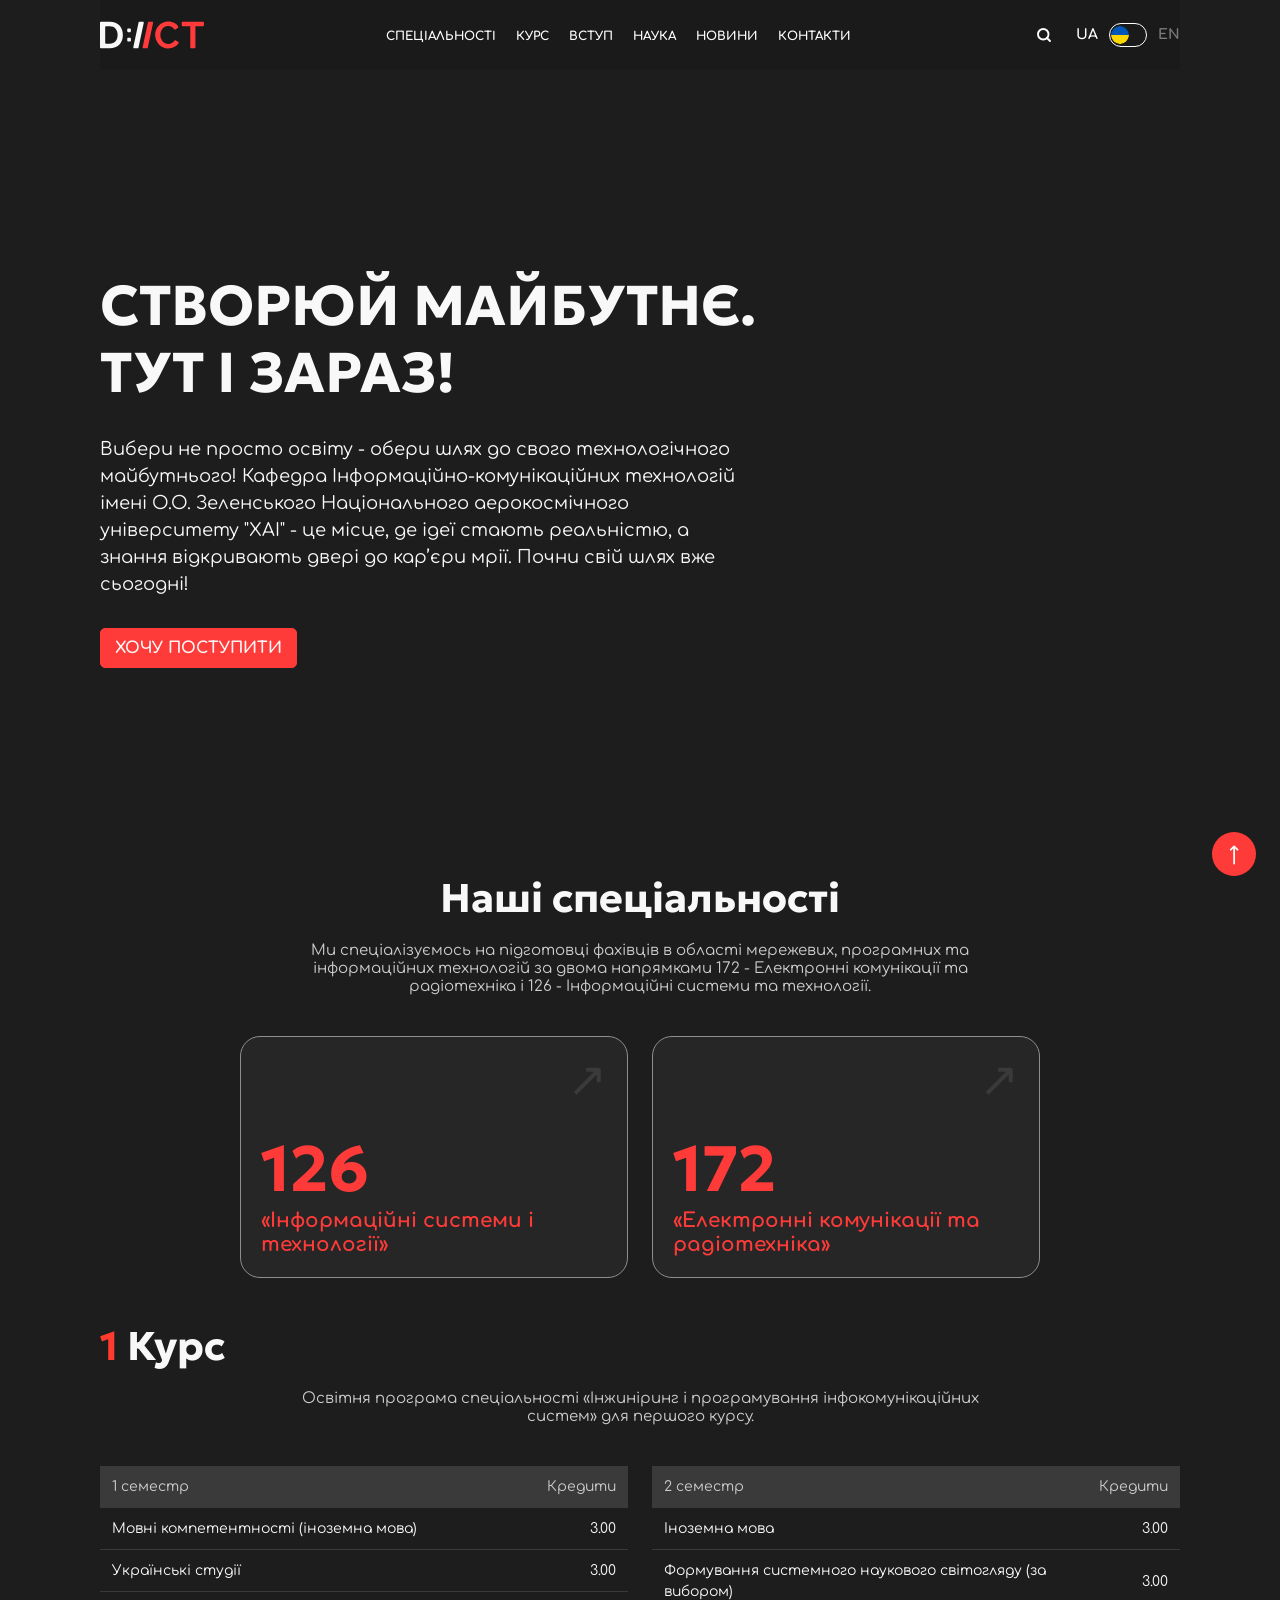
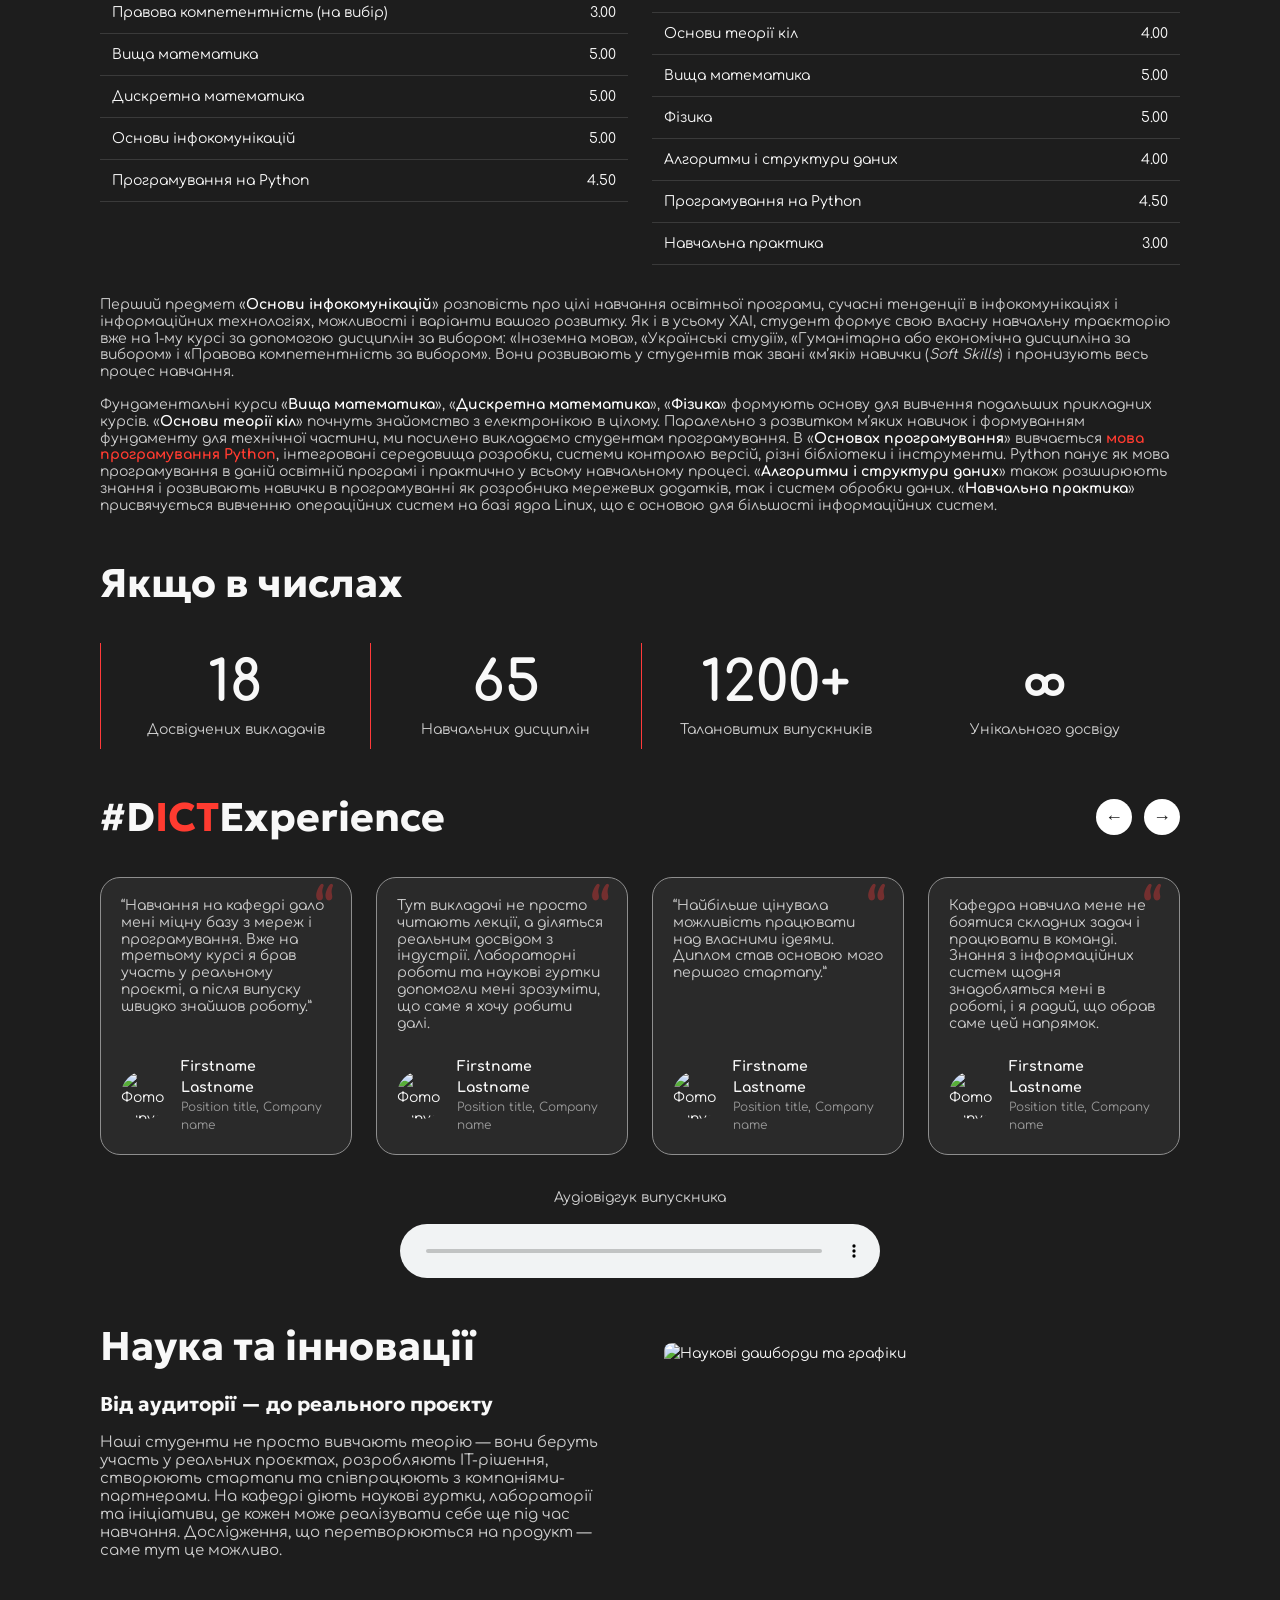
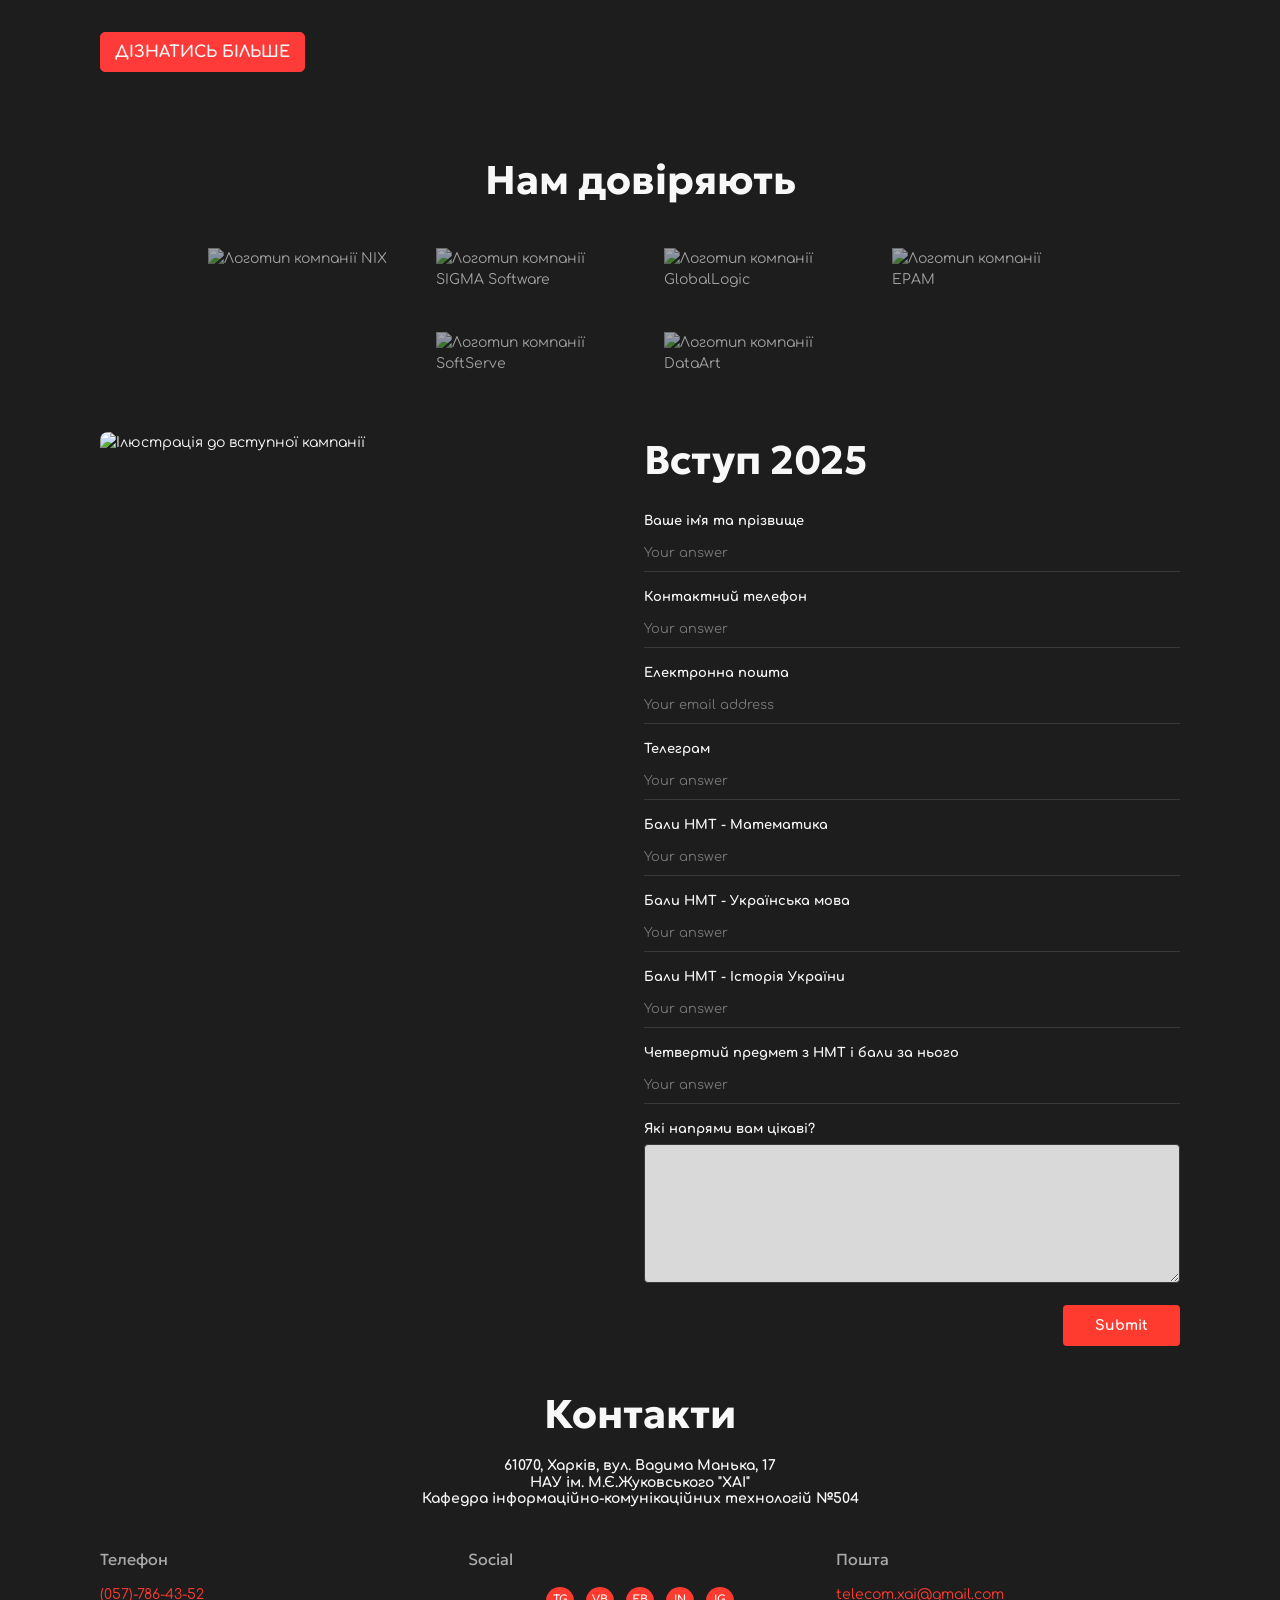
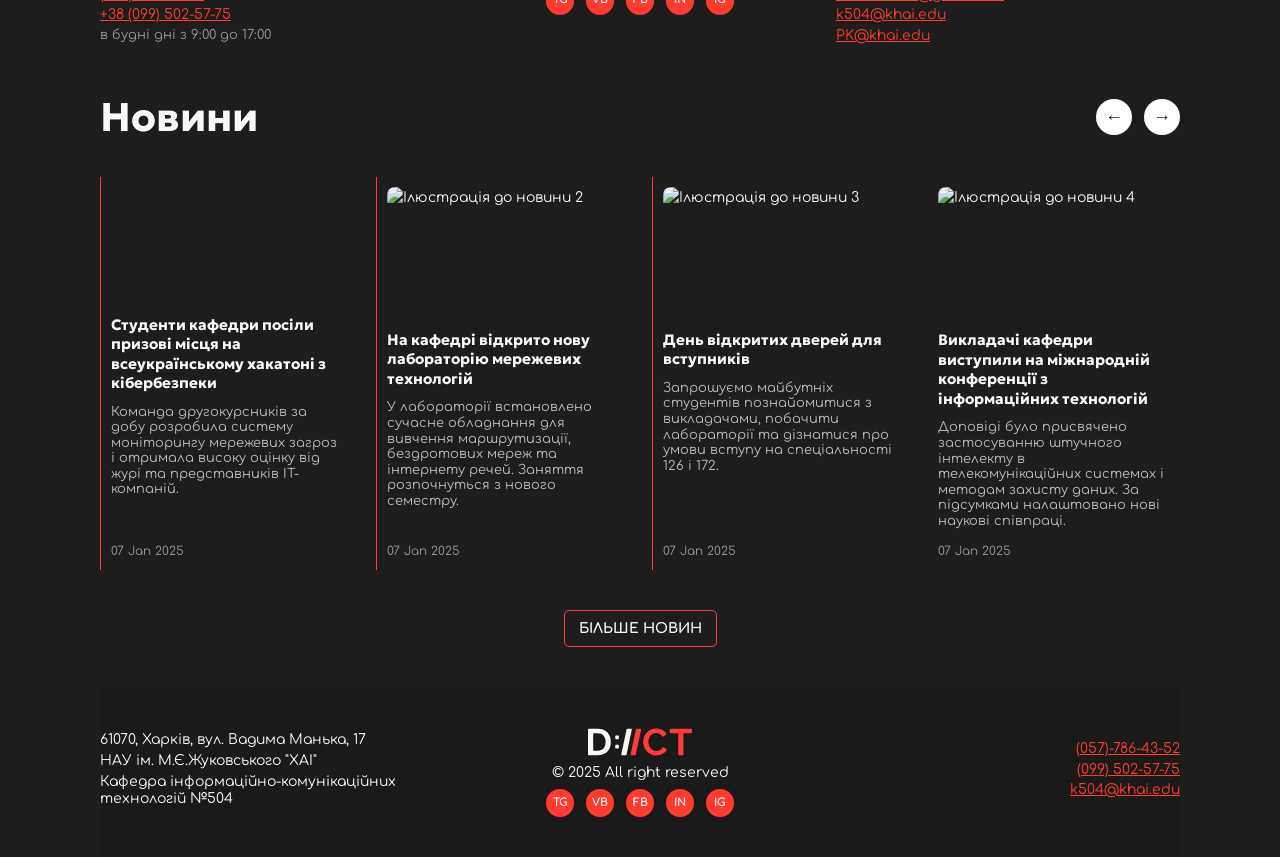
==== commit c11999ae: "Practical #8: Flexbox" ====
--- a/index.html
+++ b/index.html
@@ -15,53 +15,60 @@
 <header>
     <div class="header-inner">
         <a href="#top" class="logo">
-            <img src="images/logo.svg" alt="Логотип кафедри ІКТ ХАІ" title="Кафедра ІКТ ХАІ" height="32">
+            <img src="images/logo.svg" alt="Логотип кафедри ІКТ ХАІ" title="Кафедра ІКТ ХАІ" width="104" height="30">
         </a>
 
         <nav aria-label="Головне меню">
-            <ul>
-                <li><a href="#specialties">Спеціальності</a></li>
-                <li><a href="#curriculum">Курс</a></li>
-                <li><a href="#admission">Вступ</a></li>
-                <li><a href="#science">Наука</a></li>
-                <li><a href="#news">Новини</a></li>
-                <li><a href="#contact">Контакти</a></li>
+            <ul class="main-menu">
+                <li><a class="menu-link" href="#specialties">Спеціальності</a></li>
+                <li><a class="menu-link" href="#curriculum">Курс</a></li>
+                <li><a class="menu-link" href="#admission">Вступ</a></li>
+                <li><a class="menu-link" href="#science">Наука</a></li>
+                <li><a class="menu-link" href="#news">Новини</a></li>
+                <li><a class="menu-link" href="#contact">Контакти</a></li>
             </ul>
         </nav>
 
-        <div class="header-tools">
+        <div class="search">
             <button type="button" class="search-btn" aria-label="Пошук" title="Пошук">
-                <svg width="16" height="16" viewBox="0 0 24 24" fill="none" stroke="currentColor"
+                <svg width="18" height="18" viewBox="0 0 24 24" fill="none" stroke="currentColor"
                      stroke-width="2.5" stroke-linecap="round" aria-hidden="true">
                     <circle cx="11" cy="11" r="7"/>
                     <path d="M20 20l-4-4"/>
                 </svg>
             </button>
-            <div class="lang-switch">
-                <a href="#" hreflang="uk" aria-current="true">UA</a>
-                <a href="#" hreflang="en">EN</a>
-            </div>
+        </div>
+
+        <div class="lang">
+            <ul class="lang-wrapper">
+                <li class="ua"><a href="#" hreflang="uk" class="is-active" aria-current="true">UA</a></li>
+                <li class="en"><a href="#" hreflang="en">EN</a></li>
+            </ul>
         </div>
     </div>
 </header>
 
 <main id="top">
     <section id="banner">
-        <div class="banner-text">
+        <div class="content-wrapper">
             <h1>Створюй майбутнє. Тут і зараз!</h1>
-            <p>
-                Вибери не просто освіту - обери шлях до свого технологічного майбутнього!
-                Кафедра Інформаційно-комунікаційних технологій імені О.О. Зеленського
-                Національного аерокосмічного університету "ХАІ" - це місце, де ідеї стають
-                реальністю, а знання відкривають двері до кар’єри мрії. Почни свій шлях вже сьогодні!
-            </p>
-            <a href="#contact" class="btn">Хочу поступити</a>
-        </div>
-        <img class="banner-img"
-             src="https://placehold.co/500x780/c0392b/ffffff?text=Banner"
-             alt="Студент з ноутбуком"
-             title="Створюй майбутнє разом з кафедрою ІКТ"
-             width="500" height="780">
+            <div class="description">
+                <p>
+                    Вибери не просто освіту - обери шлях до свого технологічного майбутнього!
+                    Кафедра Інформаційно-комунікаційних технологій імені О.О. Зеленського
+                    Національного аерокосмічного університету "ХАІ" - це місце, де ідеї стають
+                    реальністю, а знання відкривають двері до кар’єри мрії. Почни свій шлях вже сьогодні!
+                </p>
+            </div>
+            <a href="#contact" class="btn button">Хочу поступити</a>
+        </div>
+        <div class="image-wrapper">
+            <img class="banner-img"
+                 src="https://placehold.co/500x780/c0392b/ffffff?text=Banner"
+                 alt="Студент з ноутбуком"
+                 title="Створюй майбутнє разом з кафедрою ІКТ"
+                 width="500" height="780">
+        </div>
     </section>
 
     <section id="specialties">
@@ -489,7 +496,7 @@
 
         <div class="footer-center">
             <a href="#top" class="logo">
-                <img src="images/logo.svg" alt="Логотип кафедри ІКТ ХАІ" title="Кафедра ІКТ ХАІ" height="32">
+                <img src="images/logo.svg" alt="Логотип кафедри ІКТ ХАІ" title="Кафедра ІКТ ХАІ" width="104" height="30">
             </a>
             <p>© 2025 All right reserved</p>
             <ul class="socials">
@@ -509,5 +516,7 @@
     </div>
 </footer>
 
+<a href="#top" class="to-top" aria-label="Нагору" title="Нагору">&uarr;</a>
+
 </body>
 </html>
--- a/css/style.css
+++ b/css/style.css
@@ -22,72 +22,8 @@
     padding: 0;
 }
 
-header {
-    padding: 20px 0;
-    background-color: #1a1a1a;
-}
-
-.header-inner {
-    display: flex;
-    align-items: center;
-    justify-content: space-between;
-    gap: 24px;
-}
-
 .logo {
     display: flex;
-}
-
-header nav ul {
-    display: flex;
-    gap: 24px;
-}
-
-header nav a {
-    color: #fff;
-    text-decoration: none;
-    font-size: 15px;
-    font-weight: 700;
-    text-transform: uppercase;
-}
-
-header nav a:hover {
-    color: #ff3b30;
-}
-
-.header-tools {
-    display: flex;
-    align-items: center;
-    gap: 16px;
-}
-
-.search-btn {
-    display: flex;
-    align-items: center;
-    justify-content: center;
-    width: 32px;
-    height: 32px;
-    border: 0;
-    border-radius: 50%;
-    background-color: #ff3b30;
-    color: #fff;
-    cursor: pointer;
-}
-
-.lang-switch {
-    display: flex;
-    gap: 10px;
-    font-size: 12px;
-    font-weight: 700;
-}
-
-.lang-switch a {
-    text-decoration: none;
-    color: #777;
-}
-
-.lang-switch a[aria-current] {
-    color: #fff;
 }
 
 .btn {
@@ -106,39 +42,6 @@
     background-color: #e0281d;
 }
 
-#banner {
-    display: grid;
-    grid-template-columns: 1fr 500px;
-    align-items: center;
-    gap: 40px;
-}
-
-.banner-text h1 {
-    margin: 0 0 32px;
-    font-size: 56px;
-    line-height: 1.2;
-    text-transform: uppercase;
-}
-
-.banner-text p {
-    max-width: 640px;
-    margin: 0 0 32px;
-    font-size: 18px;
-}
-
-.banner-img {
-    display: block;
-    width: 100%;
-    height: auto;
-    border-radius: 0 0 250px 250px;
-}
-
-@media (max-width: 900px) {
-    #banner {
-        grid-template-columns: 1fr;
-    }
-}
-
 section {
     margin: 40px 0;
 }
@@ -155,17 +58,6 @@
     text-align: center;
     font-size: 15px;
     color: #ccc;
-}
-
-.cards {
-    display: grid;
-    gap: 24px;
-}
-
-.cards-2 {
-    grid-template-columns: repeat(2, 1fr);
-    max-width: 800px;
-    margin: 0 auto;
 }
 
 .card {
@@ -214,22 +106,11 @@
     font-weight: 700;
 }
 
-@media (max-width: 700px) {
-    .cards-2 {
-        grid-template-columns: 1fr;
-    }
-}
-
 #numbers h2 {
     margin-bottom: 32px;
     text-align: left;
 }
 
-.stats {
-    display: grid;
-    grid-template-columns: repeat(4, 1fr);
-}
-
 .stats li {
     padding: 10px;
     text-align: center;
@@ -250,17 +131,6 @@
     margin: 8px 0 0;
     font-size: 14px;
     color: #ccc;
-}
-
-@media (max-width: 700px) {
-    .stats {
-        grid-template-columns: repeat(2, 1fr);
-        row-gap: 24px;
-    }
-
-    .stats li:nth-child(odd) {
-        border-left: 0;
-    }
 }
 
 .section-head {
@@ -302,11 +172,6 @@
     color: #fff;
 }
 
-.cards-4 {
-    grid-template-columns: repeat(4, 1fr);
-    align-items: start;
-}
-
 .review-card {
     display: flex;
     flex-direction: column;
@@ -344,25 +209,6 @@
     color: #999;
 }
 
-@media (max-width: 1000px) {
-    .cards-4 {
-        grid-template-columns: repeat(2, 1fr);
-    }
-}
-
-@media (max-width: 600px) {
-    .cards-4 {
-        grid-template-columns: 1fr;
-    }
-}
-
-#science {
-    display: grid;
-    grid-template-columns: 1fr 1fr;
-    align-items: center;
-    gap: 48px;
-}
-
 .science-text h2 {
     text-align: left;
 }
@@ -383,12 +229,6 @@
     width: 100%;
     height: auto;
     border-radius: 8px;
-}
-
-@media (max-width: 900px) {
-    #science {
-        grid-template-columns: 1fr;
-    }
 }
 
 .logos {
@@ -422,15 +262,6 @@
     margin: 0;
 }
 
-.contact-columns {
-    display: grid;
-    grid-template-columns: repeat(3, 1fr);
-    gap: 24px;
-    max-width: 900px;
-    margin: 0 auto;
-    text-align: center;
-}
-
 .contact-columns h3 {
     margin: 0 0 16px;
     font-size: 16px;
@@ -528,24 +359,9 @@
     margin: 40px auto 0;
 }
 
-@media (max-width: 700px) {
-    .contact-columns {
-        grid-template-columns: 1fr;
-    }
-}
-
 .site-footer {
     padding: 40px 0;
     background-color: #1a1a1a;
-}
-
-.footer-inner {
-    display: grid;
-    grid-template-columns: 1fr auto 1fr;
-    align-items: center;
-    gap: 24px;
-    font-size: 13px;
-    color: #bbb;
 }
 
 .footer-address {
@@ -576,17 +392,6 @@
 
 .footer-contacts a {
     color: #ff3b30;
-}
-
-@media (max-width: 800px) {
-    .footer-inner {
-        grid-template-columns: 1fr;
-        text-align: center;
-    }
-
-    .footer-contacts {
-        text-align: center;
-    }
 }
 
 .audio-review {
@@ -620,13 +425,6 @@
     text-align: left;
 }
 
-.tables-2 {
-    display: grid;
-    grid-template-columns: 1fr 1fr;
-    align-items: start;
-    gap: 24px;
-}
-
 .curriculum-table {
     width: 100%;
     border-collapse: collapse;
@@ -674,19 +472,6 @@
     background: none;
     color: #ff3b30;
     font-weight: 700;
-}
-
-@media (max-width: 800px) {
-    .tables-2 {
-        grid-template-columns: 1fr;
-    }
-}
-
-.admission {
-    display: grid;
-    grid-template-columns: 1fr 1fr;
-    gap: 48px;
-    align-items: start;
 }
 
 .admission-img {
@@ -760,9 +545,3 @@
 .form-submit:hover {
     background-color: #e0281d;
 }
-
-@media (max-width: 800px) {
-    .admission {
-        grid-template-columns: 1fr;
-    }
-}
--- a/css/main.css
+++ b/css/main.css
@@ -1,4 +1,4 @@
-@import url("https://fonts.googleapis.com/css2?family=Comfortaa:wght@300..700&family=Geologica:wght@100..900&display=swap");
+@import url('https://fonts.googleapis.com/css2?family=Comfortaa:wght@300..700&family=Geologica:wght@100..900&display=swap');
 :root {
   --primary-color: #1d1d1d;
   --primary-text-color: #f8f8f8;
@@ -8,7 +8,7 @@
   --silver-color: #bfbfbf;
 }
 
-[data-theme=light] {
+[data-theme="light"] {
   --primary-color: #f8f8f8;
   --primary-text-color: #1d1d1d;
   --red-color: #ff3b39;
@@ -19,15 +19,14 @@
 
 body {
   font-size: 14px;
-  font-family: "Comfortaa", sans-serif;
+  font-family: 'Comfortaa', sans-serif;
   color: var(--primary-text-color);
 }
 
-h1, h2, h3, h4, h5, h6,
-.h1, .h2, .h3, .h4, .h5, .h6 {
+h1, h2, h3, h4, h5, h6, .h1, .h2, .h3, .h4, .h5, .h6 {
   line-height: 1.4;
   font-weight: 700;
-  font-family: "Geologica", sans-serif;
+  font-family: 'Geologica', sans-serif;
 }
 
 h1, .h1 {
@@ -65,8 +64,7 @@
   line-height: 1.2;
 }
 
-.large-text,
-.large {
+.large-text, .large {
   font-size: 16px;
   line-height: 1.4;
 }
@@ -76,6 +74,7 @@
   font-weight: 400;
   text-decoration: underline;
 }
+
 a:active, a:hover, a:focus {
   text-decoration: none;
 }
@@ -104,13 +103,11 @@
   margin: 40px 0;
 }
 
-input::placeholder,
-textarea::placeholder {
+input::placeholder, textarea::placeholder {
   color: var(--silver-color);
 }
 
-.button,
-.btn {
+.button, .btn {
   background: var(--red-color);
   color: var(--primary-text-color);
   width: fit-content;
@@ -119,59 +116,566 @@
   margin: 40px 0;
   border: 1px solid var(--red-color);
 }
-.button p,
-.btn p {
+
+.button p, .btn p {
   margin: 0;
 }
-.button:hover,
-.btn:hover {
+
+.button:hover, .btn:hover {
   background: var(--red-hover-color);
   border-color: var(--red-hover-color);
 }
-.button:focus,
-.btn:focus {
+
+.button:focus, .btn:focus {
   background: var(--primary-color);
 }
 
 .btn-outline {
   background: transparent;
 }
+
 .btn-outline:hover {
   background: var(--red-hover-color);
 }
 
 header {
+  position: sticky;
+  top: 0;
+  z-index: 100;
   padding: 20px 0;
-}
-
-#feedbacks .cards-wrapper .card {
-  padding: 20px;
+  background: #1a1a1a;
+}
+
+header .header-inner {
+  display: flex;
+  flex-direction: row;
+  flex-wrap: wrap;
+  gap: 20px;
+  align-items: center;
+}
+
+.logo {
+  display: flex;
+  width: 104px;
+}
+
+nav {
+  width: calc(100% - 292px);
+}
+
+nav .main-menu {
+  margin: 0;
+  padding: 0;
+  list-style: none;
+  display: flex;
+  flex-direction: row;
+  flex-wrap: wrap;
+  gap: 20px;
+  justify-content: center;
+  font-weight: bold;
+}
+
+nav .main-menu .menu-link {
+  text-decoration: none;
+  color: #fff;
+  text-transform: uppercase;
+  font-weight: bold;
+  font-size: 12px;
+}
+
+nav .main-menu .menu-link:hover {
+  color: #ff3b39;
+}
+
+.search {
+  width: 24px;
+  margin-left: auto;
+}
+
+.search .search-btn {
+  display: flex;
+  align-items: center;
+  justify-content: center;
+  width: 24px;
+  height: 24px;
+  padding: 0;
+  border: 0;
+  background: transparent;
+  color: #fff;
+  cursor: pointer;
+}
+
+.search .search-btn:hover {
+  color: #ff3b39;
+}
+
+.lang {
+  width: 104px;
+}
+
+.lang .lang-wrapper {
+  list-style: none;
+  margin: 0;
+  padding: 0;
+  display: flex;
+  align-items: center;
+  justify-content: space-between;
+  gap: 10px;
+}
+
+.lang .lang-wrapper::before {
+  content: "";
+  display: block;
+  width: 38px;
+  height: 24px;
+  border-radius: 100px;
+  border: 1px solid #fff;
+  order: 2;
+}
+
+.lang .lang-wrapper li {
+  font-size: 14px;
+  font-weight: bold;
+  line-height: 24px;
+  color: #7c7c7c;
+  position: relative;
+}
+
+.lang .lang-wrapper li a {
+  text-decoration: none;
+  color: #7c7c7c;
+  display: inline-block;
+  font-size: 14px;
+  font-weight: bold;
+  line-height: 24px;
+}
+
+.lang .lang-wrapper li a.is-active {
+  color: #fff;
+}
+
+.lang .lang-wrapper li.ua {
+  order: 1;
+}
+
+.lang .lang-wrapper li.ua a::after {
+  content: "";
+  display: none;
+  width: 18px;
+  height: 18px;
+  border-radius: 50%;
+  background: url("../images/uk.png") no-repeat;
+  background-size: 18px 18px;
+  position: absolute;
+  top: 3px;
+  right: -31px;
+}
+
+.lang .lang-wrapper li.ua a.is-active::after {
+  display: block;
+}
+
+.lang .lang-wrapper li.en {
+  order: 3;
+}
+
+.lang .lang-wrapper li.en a::before {
+  content: "";
+  display: none;
+  width: 18px;
+  height: 18px;
+  border-radius: 50%;
+  background: url("../images/en.png") no-repeat;
+  background-size: 18px 18px;
+  position: absolute;
+  top: 3px;
+  left: -31px;
+}
+
+.lang .lang-wrapper li.en a.is-active::before {
+  display: block;
+}
+
+@media (max-width: 64em) {
+  header {
+    position: static;
+  }
+}
+
+@media (max-width: 64em) {
+  nav {
+    order: 5;
+    width: 100%;
+  }
+}
+
+@media (max-width: 64em) {
+  nav .main-menu {
+    gap: 12px 20px;
+  }
+}
+
+.site-footer {
+  padding: 40px 0;
+  background: #1a1a1a;
+}
+
+.site-footer .footer-inner {
+  display: flex;
+  flex-wrap: wrap;
+  align-items: center;
+  justify-content: space-between;
+  gap: 24px;
+}
+
+.site-footer .footer-inner > * {
+  flex: 1 1 240px;
+}
+
+@media (max-width: 48em) {
+  .site-footer .footer-inner {
+    flex-direction: column;
+    text-align: center;
+  }
+}
+
+@media (max-width: 48em) {
+  .site-footer .footer-contacts {
+    text-align: center;
+  }
+}
+
+.cards {
+  display: flex;
+  flex-wrap: wrap;
+  gap: 24px;
+}
+
+.cards-4 > li {
+  flex: 0 0 calc(25% - 18px);
+}
+
+@media (max-width: 68.75em) {
+  .cards-4 > li {
+    flex-basis: calc(50% - 12px);
+  }
+}
+
+@media (max-width: 40em) {
+  .cards-4 > li {
+    flex-basis: 100%;
+  }
+}
+
+#banner {
+  position: relative;
+  height: 720px;
+  display: flex;
+  align-items: center;
+}
+
+#banner .content-wrapper {
+  width: 67%;
+  display: flex;
+  flex-direction: column;
+  gap: 30px;
+  position: relative;
+  z-index: 9;
+}
+
+#banner .content-wrapper h1 {
+  margin: 0;
+  font-size: 56px;
+  line-height: 1.2;
+  text-transform: uppercase;
+}
+
+#banner .content-wrapper .description {
+  max-width: 640px;
+}
+
+#banner .content-wrapper .description p {
+  margin: 0;
+  font-size: 18px;
+  line-height: 1.5;
+}
+
+#banner .content-wrapper .button {
+  margin: 0;
+  text-decoration: none;
+  cursor: pointer;
+}
+
+#banner .image-wrapper {
+  position: absolute;
+  top: -80px;
+  right: 0;
+  z-index: 1;
+}
+
+#banner .image-wrapper img {
+  display: block;
+  width: auto;
+  height: 800px;
+  border-radius: 0 0 250px 250px;
+}
+
+@media (max-width: 64em) {
+  #banner {
+    height: auto;
+    flex-direction: column;
+    align-items: stretch;
+    justify-content: center;
+    gap: 30px;
+    padding: 40px 0;
+  }
+}
+
+@media (max-width: 64em) {
+  #banner .content-wrapper {
+    width: 100%;
+  }
+}
+
+@media (max-width: 64em) {
+  #banner .content-wrapper h1 {
+    font-size: 36px;
+  }
+}
+
+@media (max-width: 64em) {
+  #banner .image-wrapper {
+    position: static;
+  }
+}
+
+@media (max-width: 64em) {
+  #banner .image-wrapper img {
+    width: 100%;
+    max-width: 400px;
+    height: auto;
+    margin: 0 auto;
+  }
+}
+
+#specialties .cards-2 {
+  max-width: 800px;
+  margin: 0 auto;
+  justify-content: center;
+}
+
+#specialties .cards-2 > li {
+  flex: 1 1 280px;
+}
+
+#specialties .cards-2 .card {
   border-radius: 20px;
-  border: 1px solid #7c7c7c;
-}
-
-#in-numbers .cards-wrapper .card {
-  padding: 10px;
-  border-right: 1px solid #ff3b39;
-}
-#in-numbers .cards-wrapper .card:last-child {
-  border-right: none;
-}
-
-#news .news-cards .news-card {
-  border-right: 1px solid #ff3b39;
-}
-#news .news-cards .news-card:last-child {
-  border-right: none;
-}
-#news .news-cards .news-card .content-wrapper {
-  padding: 10px;
-}
-
-#specialties .cards-wrapper .card {
-  padding: 20px;
+}
+
+#specialties .cards-2 .card-link {
+  position: relative;
+  display: flex;
+  flex-direction: column;
+  justify-content: flex-end;
+  height: 100%;
+  min-height: 200px;
+}
+
+#specialties .cards-2 .card-link::after {
+  position: absolute;
+  top: 0;
+  right: 0;
+}
+
+#curriculum .tables-2 {
+  display: flex;
+  flex-wrap: wrap;
+  align-items: flex-start;
+  gap: 24px;
+}
+
+#curriculum .tables-2 .curriculum-table {
+  flex: 1 1 380px;
+  width: auto;
+}
+
+#numbers .stats {
+  display: flex;
+  flex-wrap: wrap;
+  align-items: stretch;
+  justify-content: space-between;
+  row-gap: 24px;
+}
+
+#numbers .stats li {
+  flex: 1 1 0;
+  min-width: 140px;
+  display: flex;
+  flex-direction: column;
+  justify-content: center;
+  align-items: center;
+}
+
+@media (max-width: 40em) {
+  #numbers .stats li {
+    flex: 0 0 50%;
+  }
+}
+
+@media (max-width: 40em) {
+  #numbers .stats li:nth-child(odd) {
+    border-left: 0;
+  }
+}
+
+#reviews .section-head {
+  display: flex;
+  flex-wrap: wrap;
+  gap: 16px;
+  align-items: center;
+  justify-content: space-between;
+}
+
+#reviews .cards-4 {
+  align-items: stretch;
+}
+
+#reviews .cards-4 > li {
+  display: flex;
+}
+
+#reviews .review-card {
+  position: relative;
+  flex: 1;
+  justify-content: space-between;
   border-radius: 20px;
-  border: 1px solid #7c7c7c;
-}
-
-/*# sourceMappingURL=main.css.map */
+}
+
+#reviews .review-card::before {
+  content: "\201C";
+  position: absolute;
+  top: 6px;
+  right: 18px;
+  font-size: 64px;
+  line-height: 1;
+  color: #ff3b39;
+  opacity: 0.35;
+  pointer-events: none;
+}
+
+#reviews .review-card footer {
+  margin-top: auto;
+}
+
+#reviews .audio-review {
+  display: flex;
+  flex-direction: column;
+  align-items: center;
+  gap: 8px;
+}
+
+#science {
+  display: flex;
+  flex-wrap: wrap;
+  align-items: center;
+  justify-content: space-between;
+  gap: 48px;
+}
+
+#science .science-text {
+  flex: 1 1 360px;
+}
+
+#science .science-img {
+  flex: 1 1 360px;
+  min-width: 0;
+  max-width: 100%;
+}
+
+#admission .admission {
+  display: flex;
+  flex-wrap: wrap;
+  align-items: flex-start;
+  gap: 48px;
+}
+
+#admission .admission .admission-img {
+  position: sticky;
+  top: 100px;
+  flex: 1 1 320px;
+  min-width: 0;
+  max-width: 100%;
+}
+
+#admission .admission .admission-form {
+  flex: 1 1 360px;
+}
+
+#contact .contact-columns {
+  display: flex;
+  flex-wrap: wrap;
+  justify-content: space-between;
+  align-items: flex-start;
+  gap: 24px;
+}
+
+#contact .contact-columns > div {
+  flex: 1 1 200px;
+}
+
+#contact .socials {
+  display: flex;
+  justify-content: center;
+  align-items: center;
+}
+
+#news .section-head {
+  display: flex;
+  flex-wrap: wrap;
+  gap: 16px;
+  align-items: center;
+  justify-content: space-between;
+}
+
+#news .news-card {
+  height: 100%;
+}
+
+#news .news-card time {
+  margin-top: auto;
+}
+
+#news .cards-4 > li {
+  display: flex;
+}
+
+#news .cards-4 > li .news-card {
+  flex: 1;
+}
+
+#news .news-more {
+  display: block;
+  margin: 40px auto 0;
+}
+
+.to-top {
+  position: fixed;
+  right: 24px;
+  bottom: 24px;
+  z-index: 50;
+  display: flex;
+  align-items: center;
+  justify-content: center;
+  width: 44px;
+  height: 44px;
+  border-radius: 50%;
+  background: #ff3b39;
+  color: #fff;
+  font-size: 22px;
+  line-height: 1;
+  text-decoration: none;
+}
+
+.to-top:hover {
+  background: #ff1a18;
+}
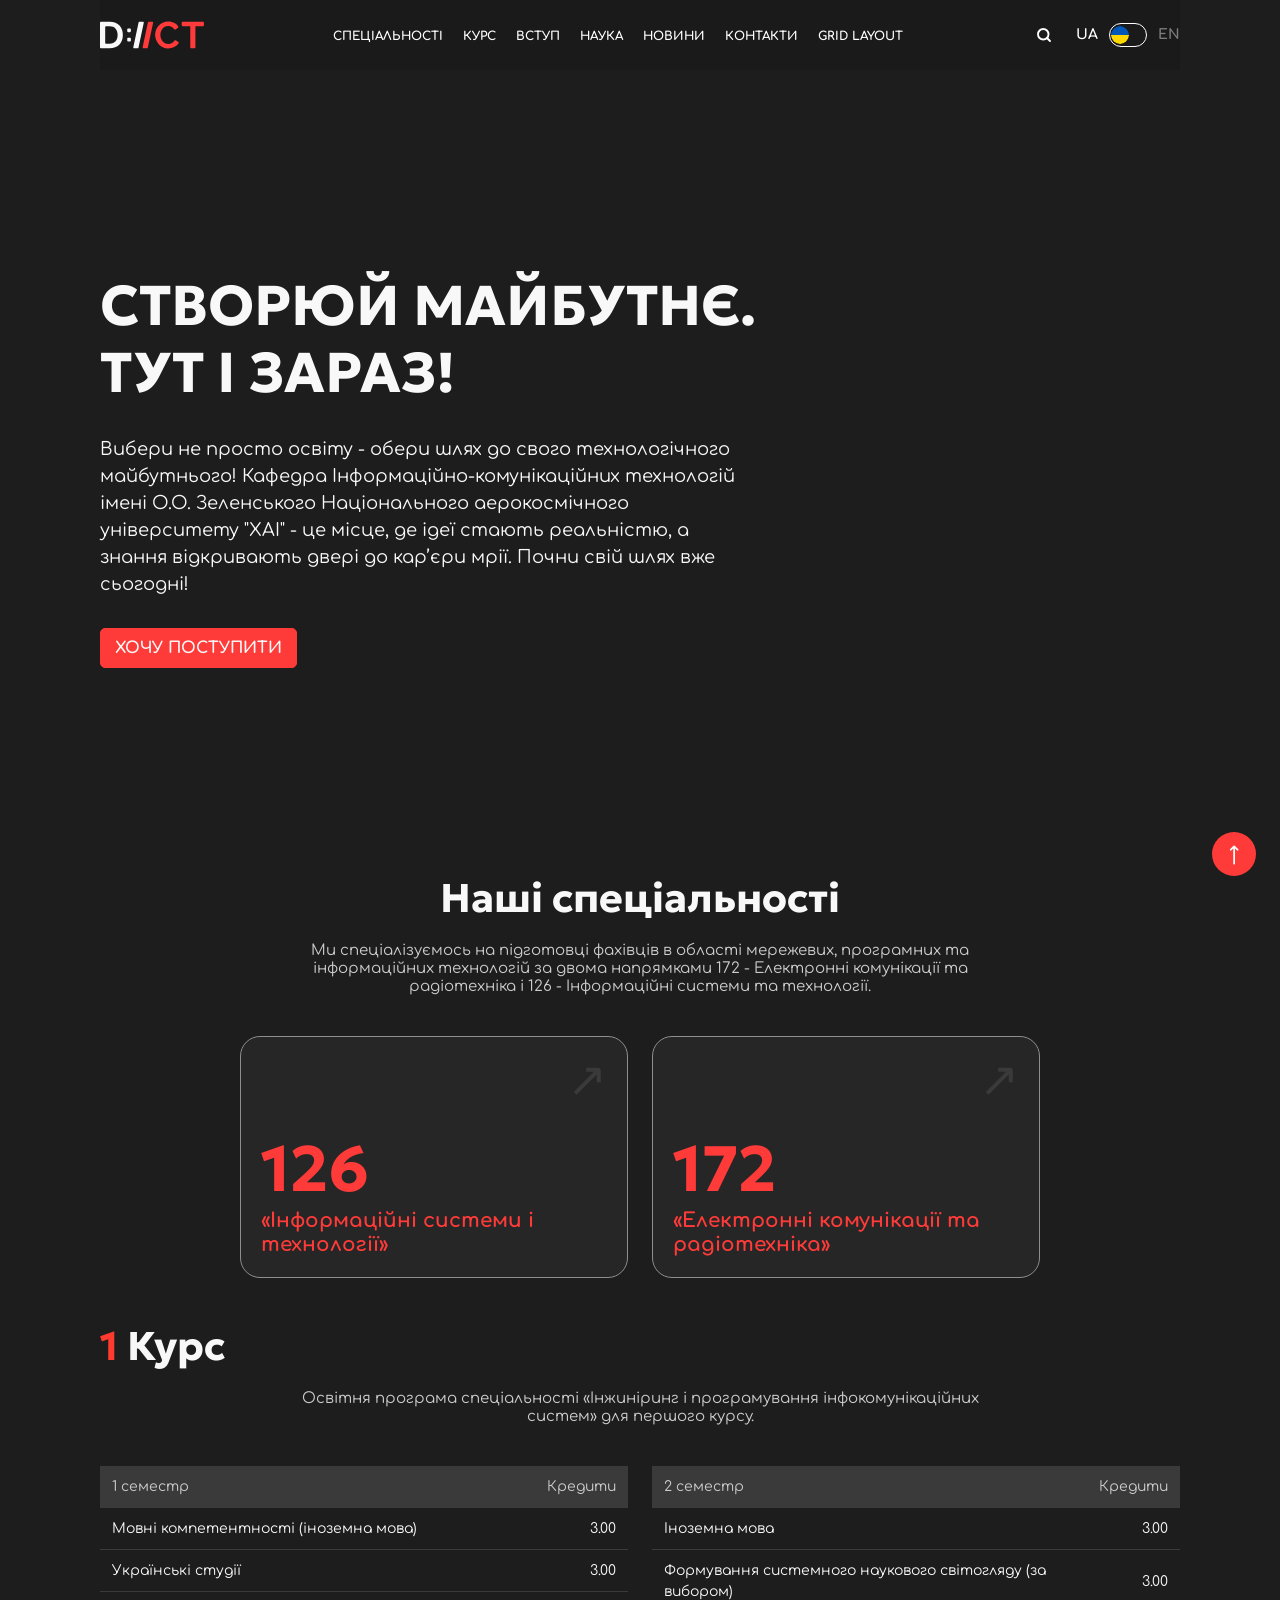
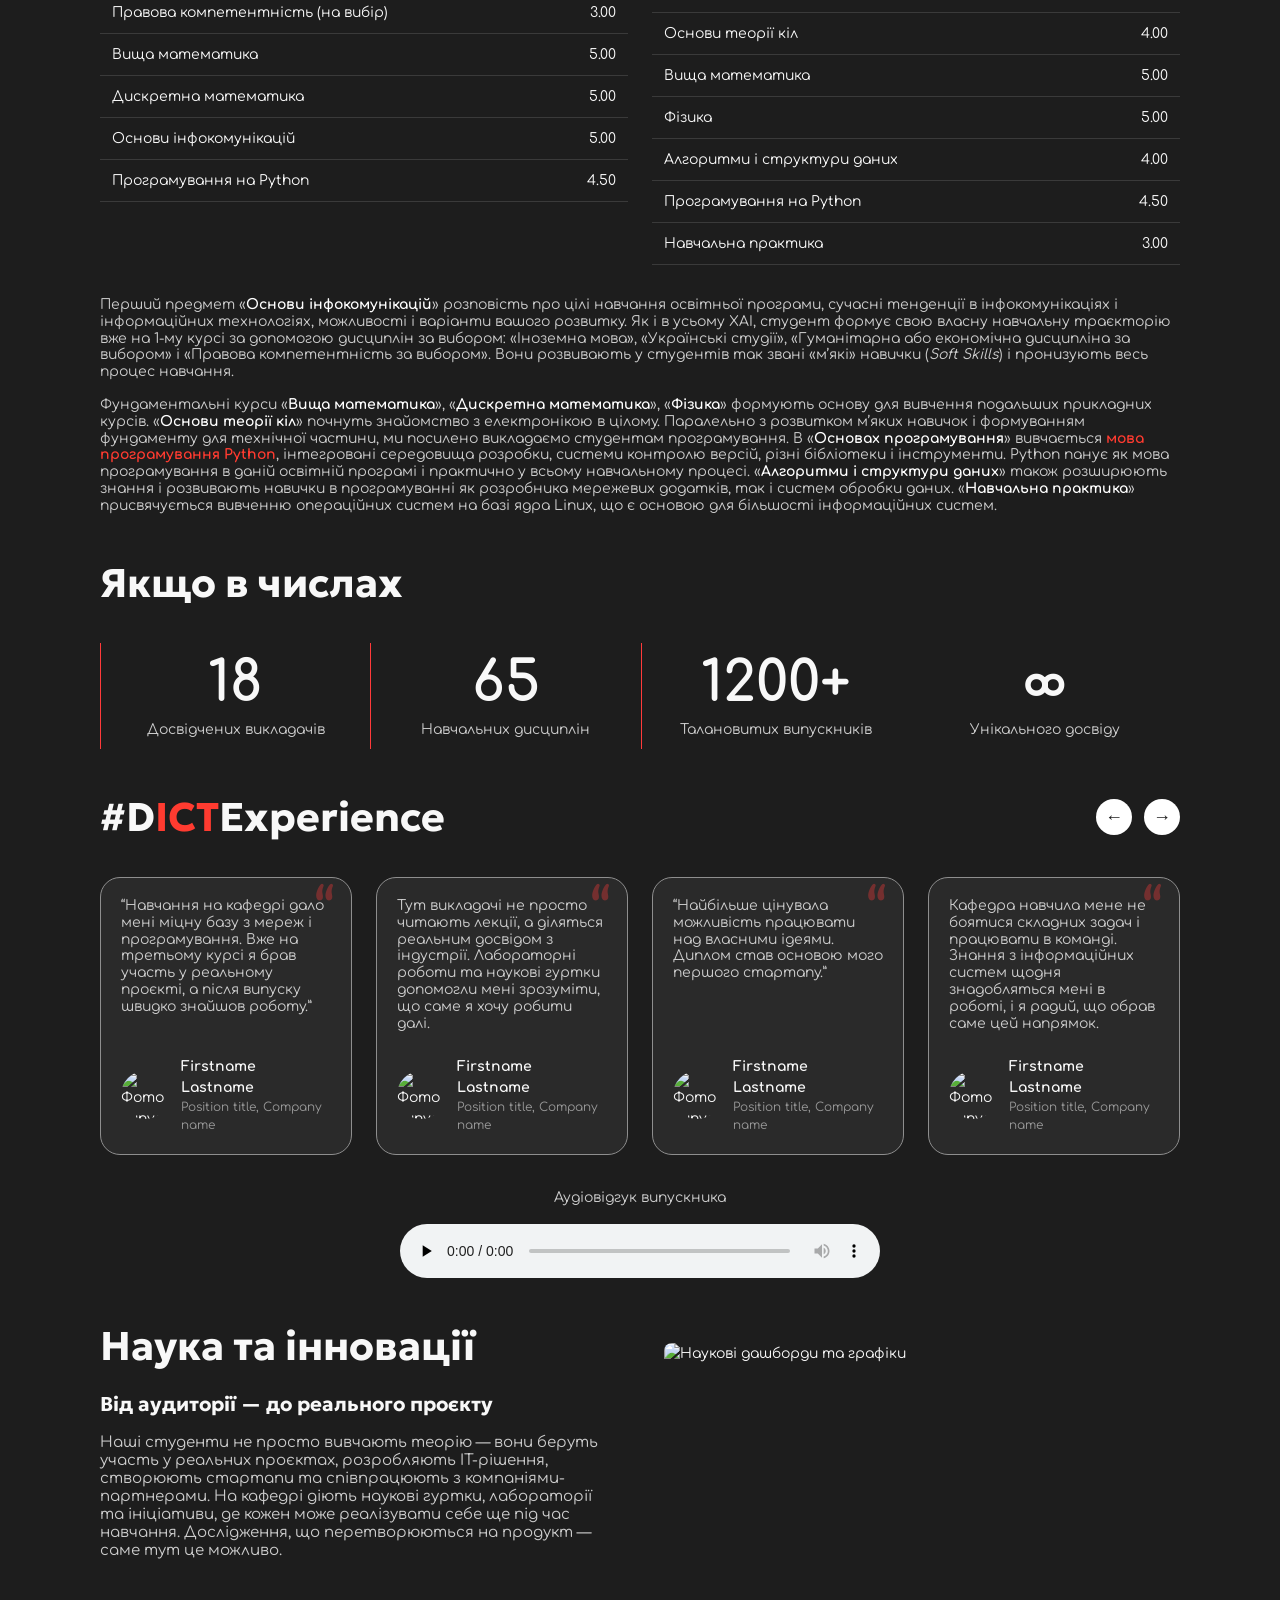
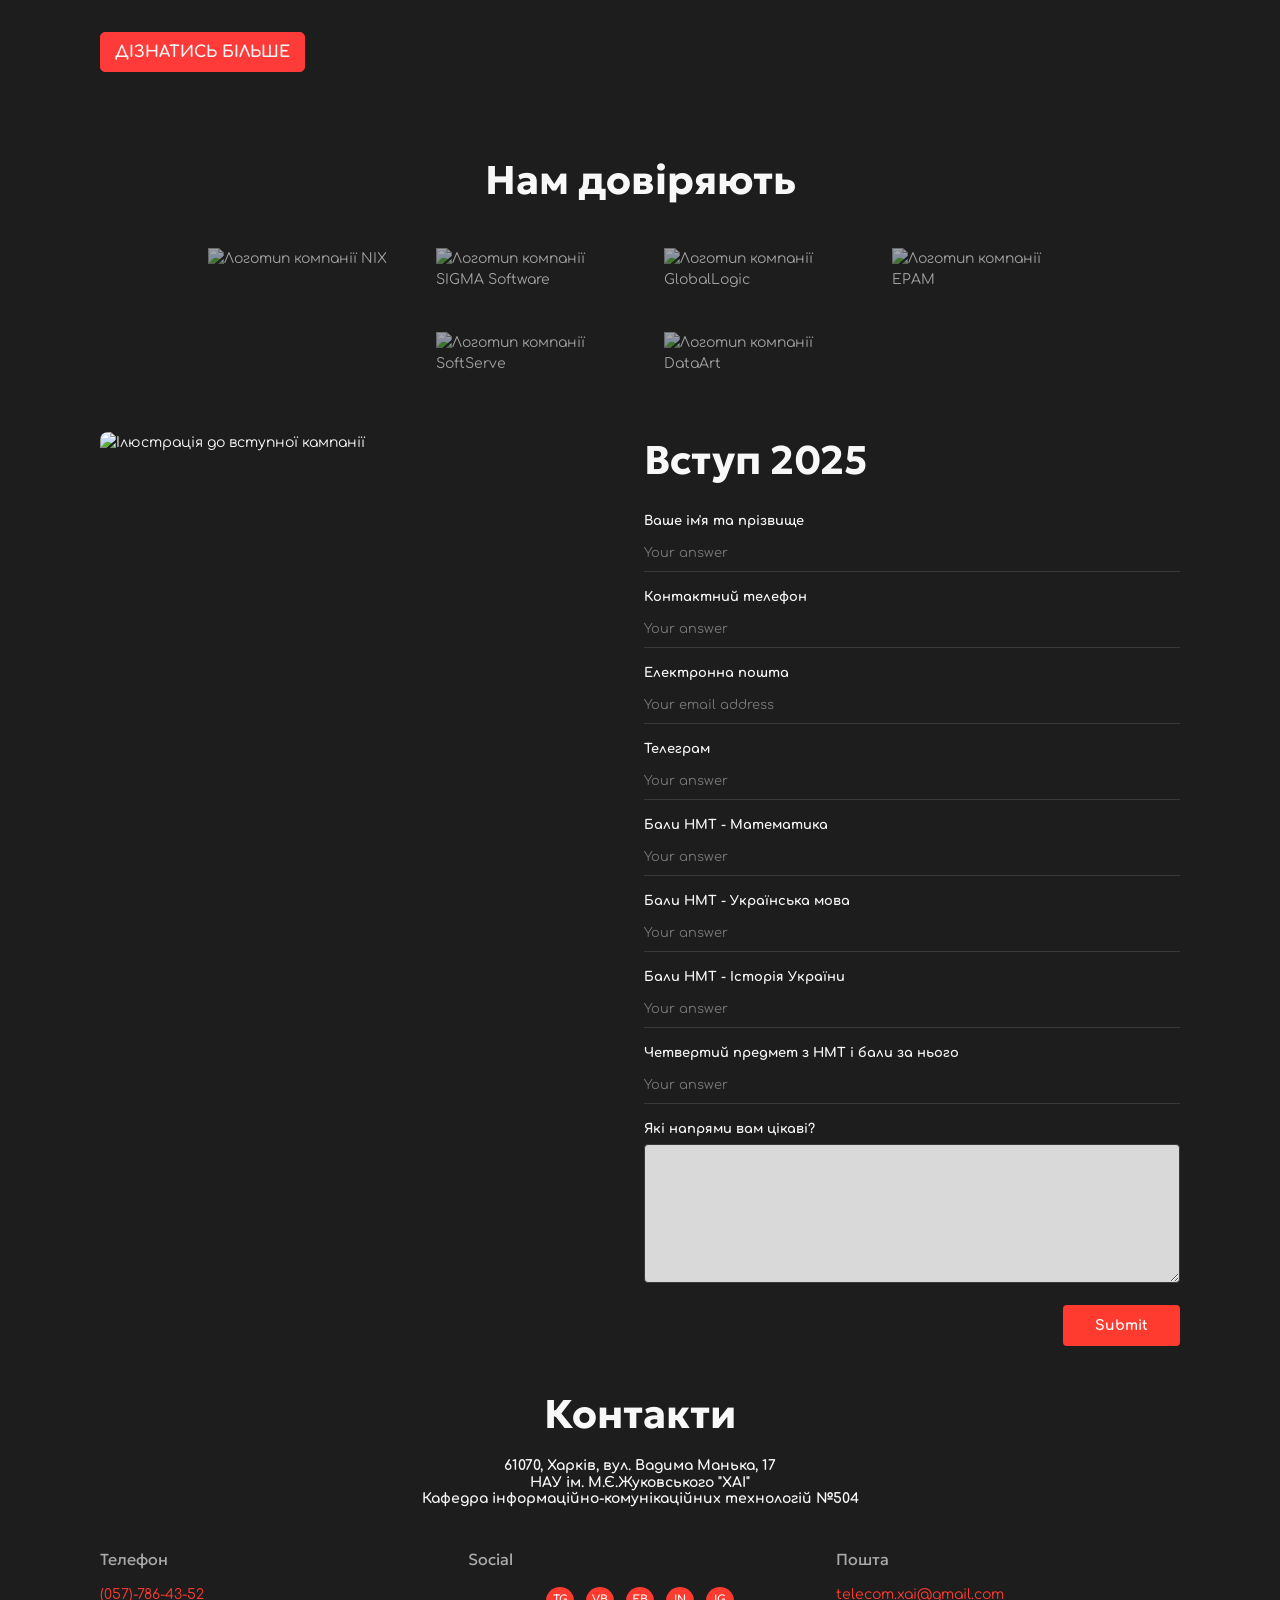
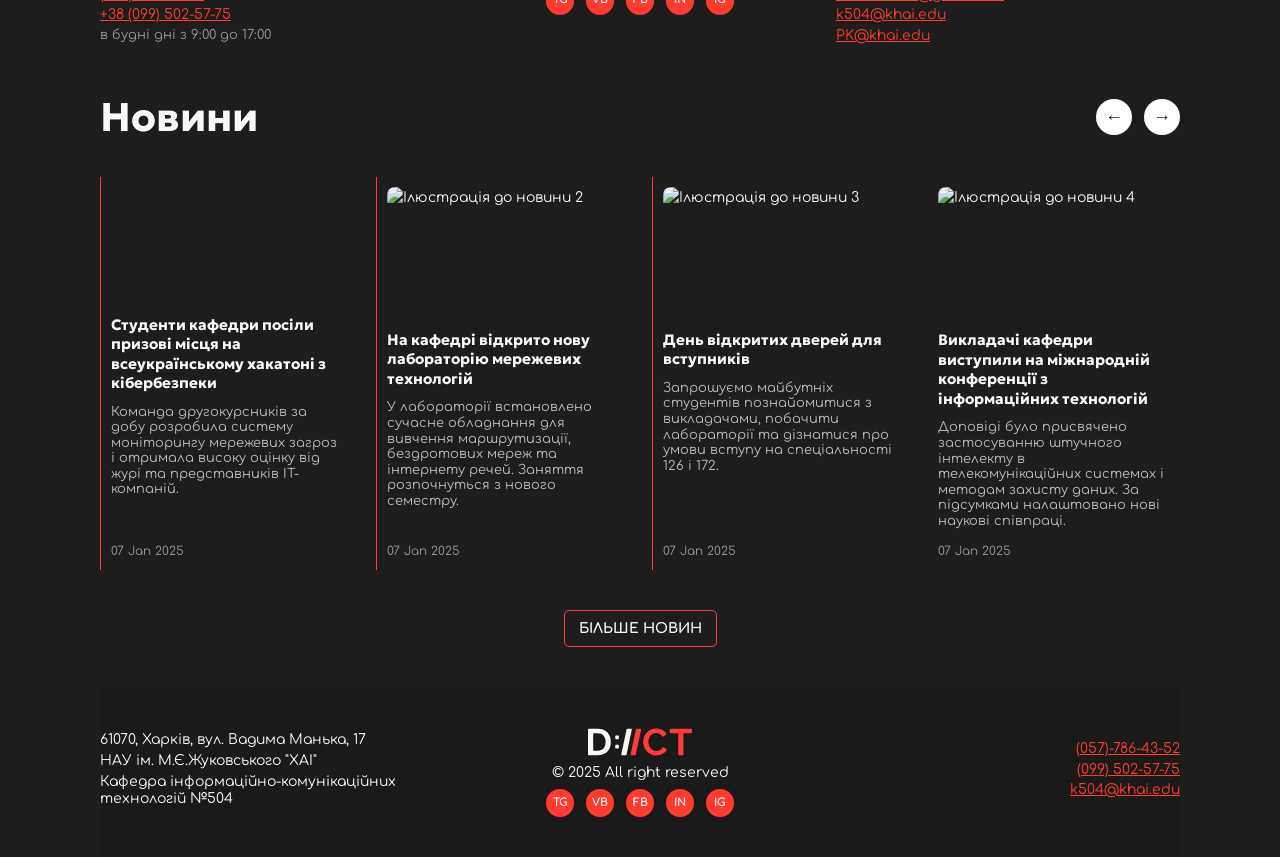
==== commit ac8d3f1b: "Practical work #9: CSS Grid" ====
--- a/index.html
+++ b/index.html
@@ -26,6 +26,7 @@
                 <li><a class="menu-link" href="#science">Наука</a></li>
                 <li><a class="menu-link" href="#news">Новини</a></li>
                 <li><a class="menu-link" href="#contact">Контакти</a></li>
+                <li><a class="menu-link" href="grid.html">Grid Layout</a></li>
             </ul>
         </nav>
 
